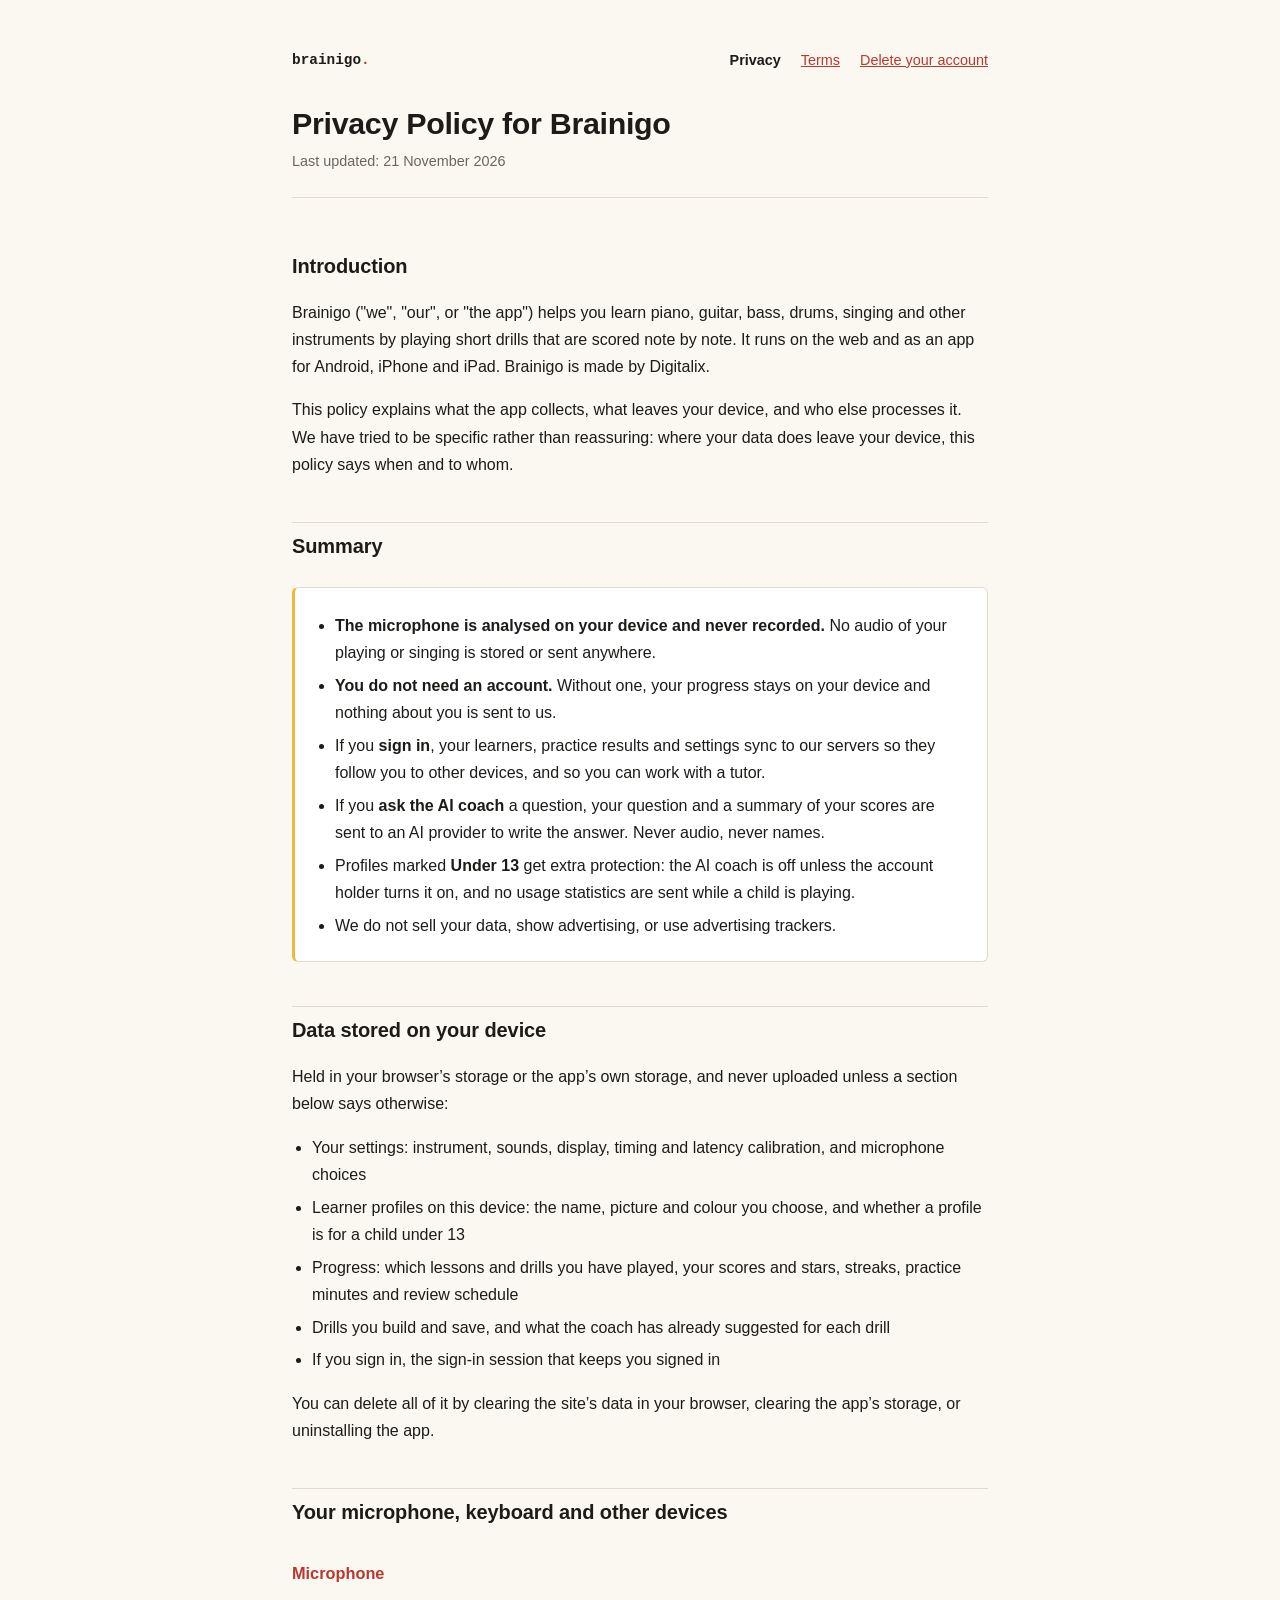
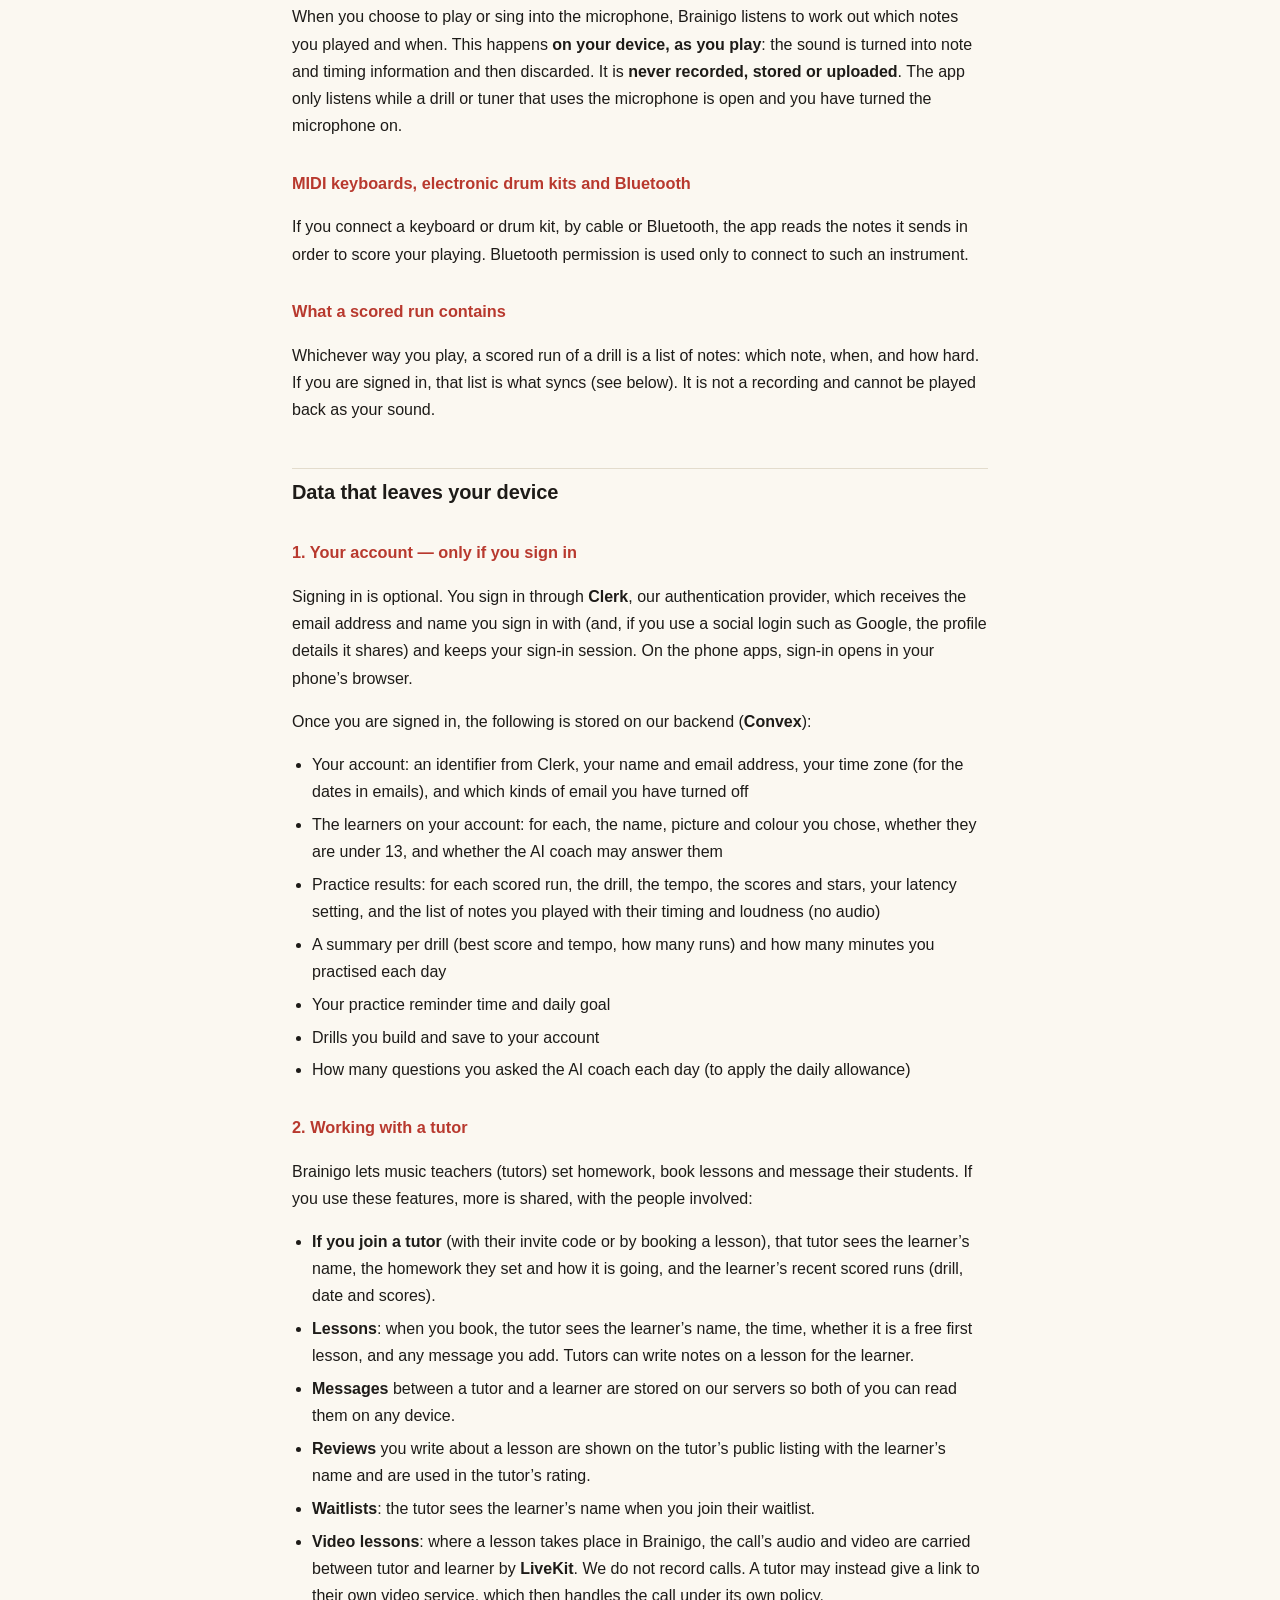
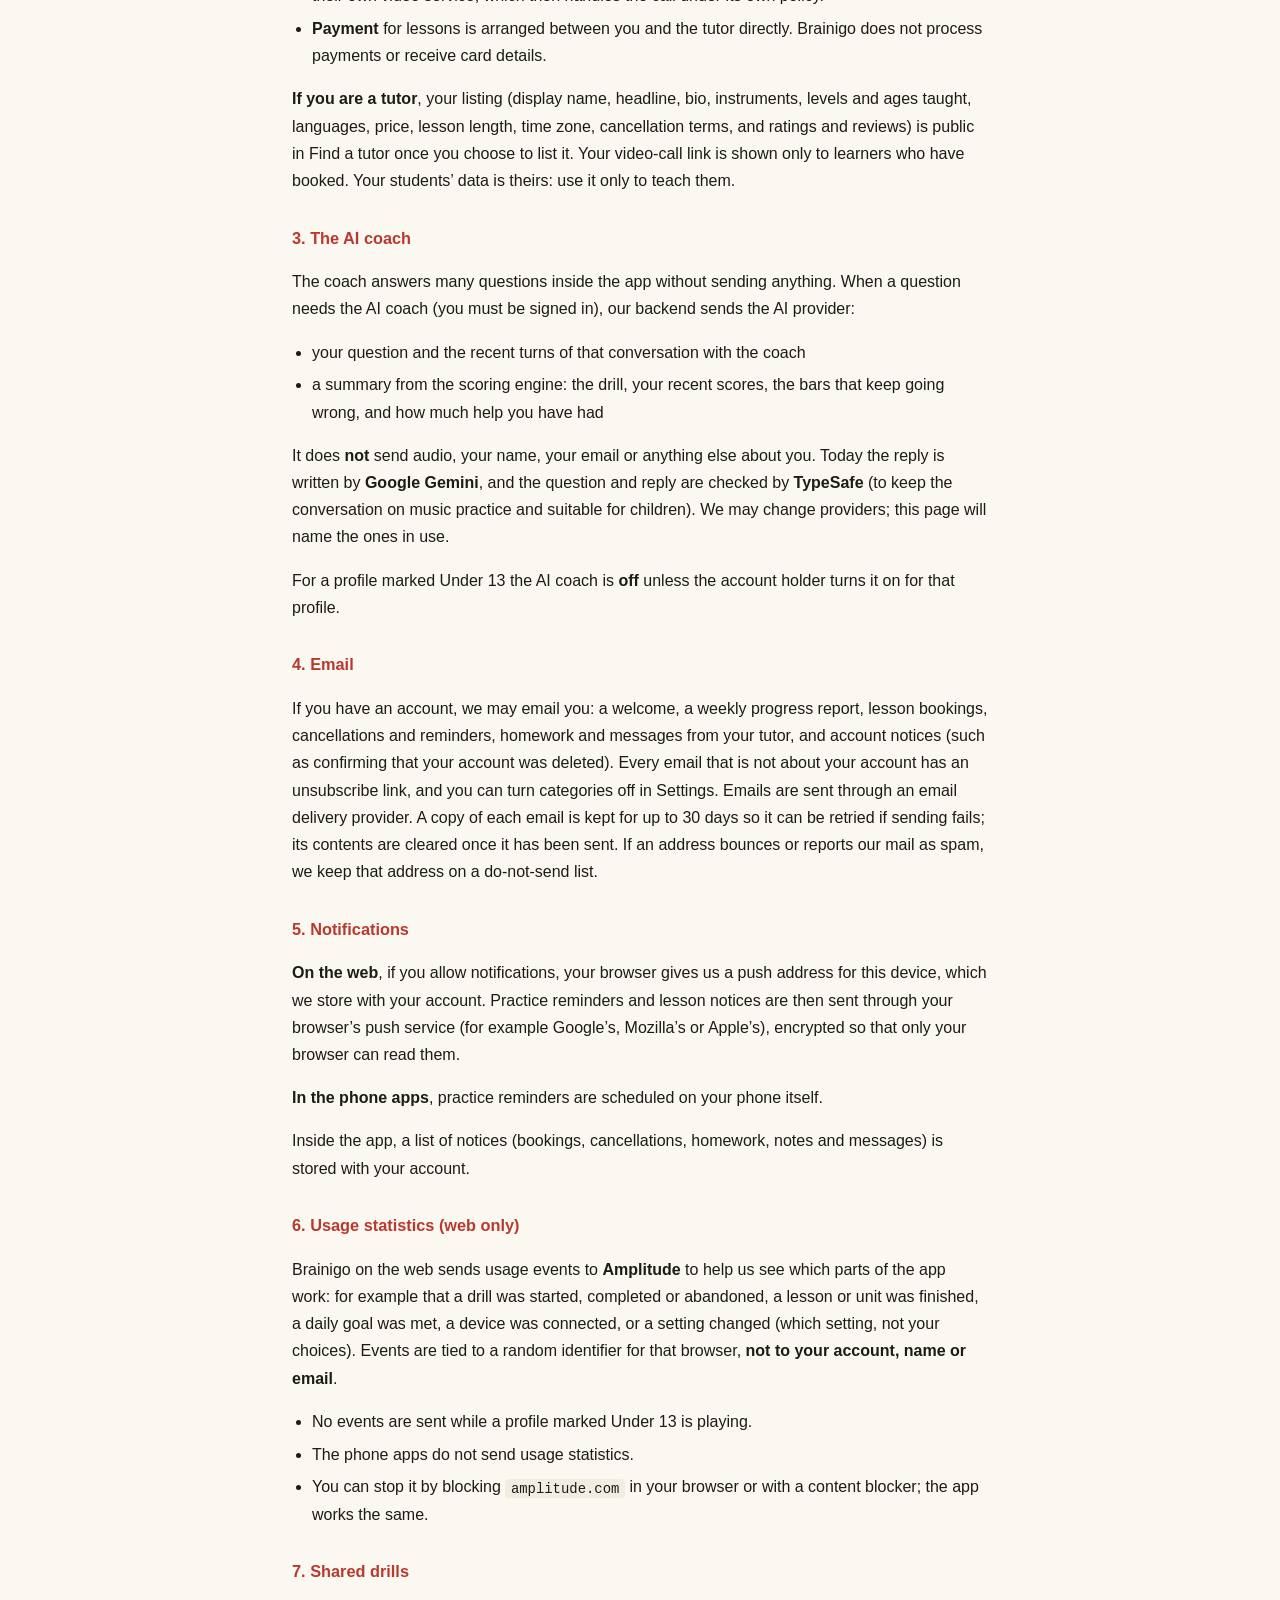
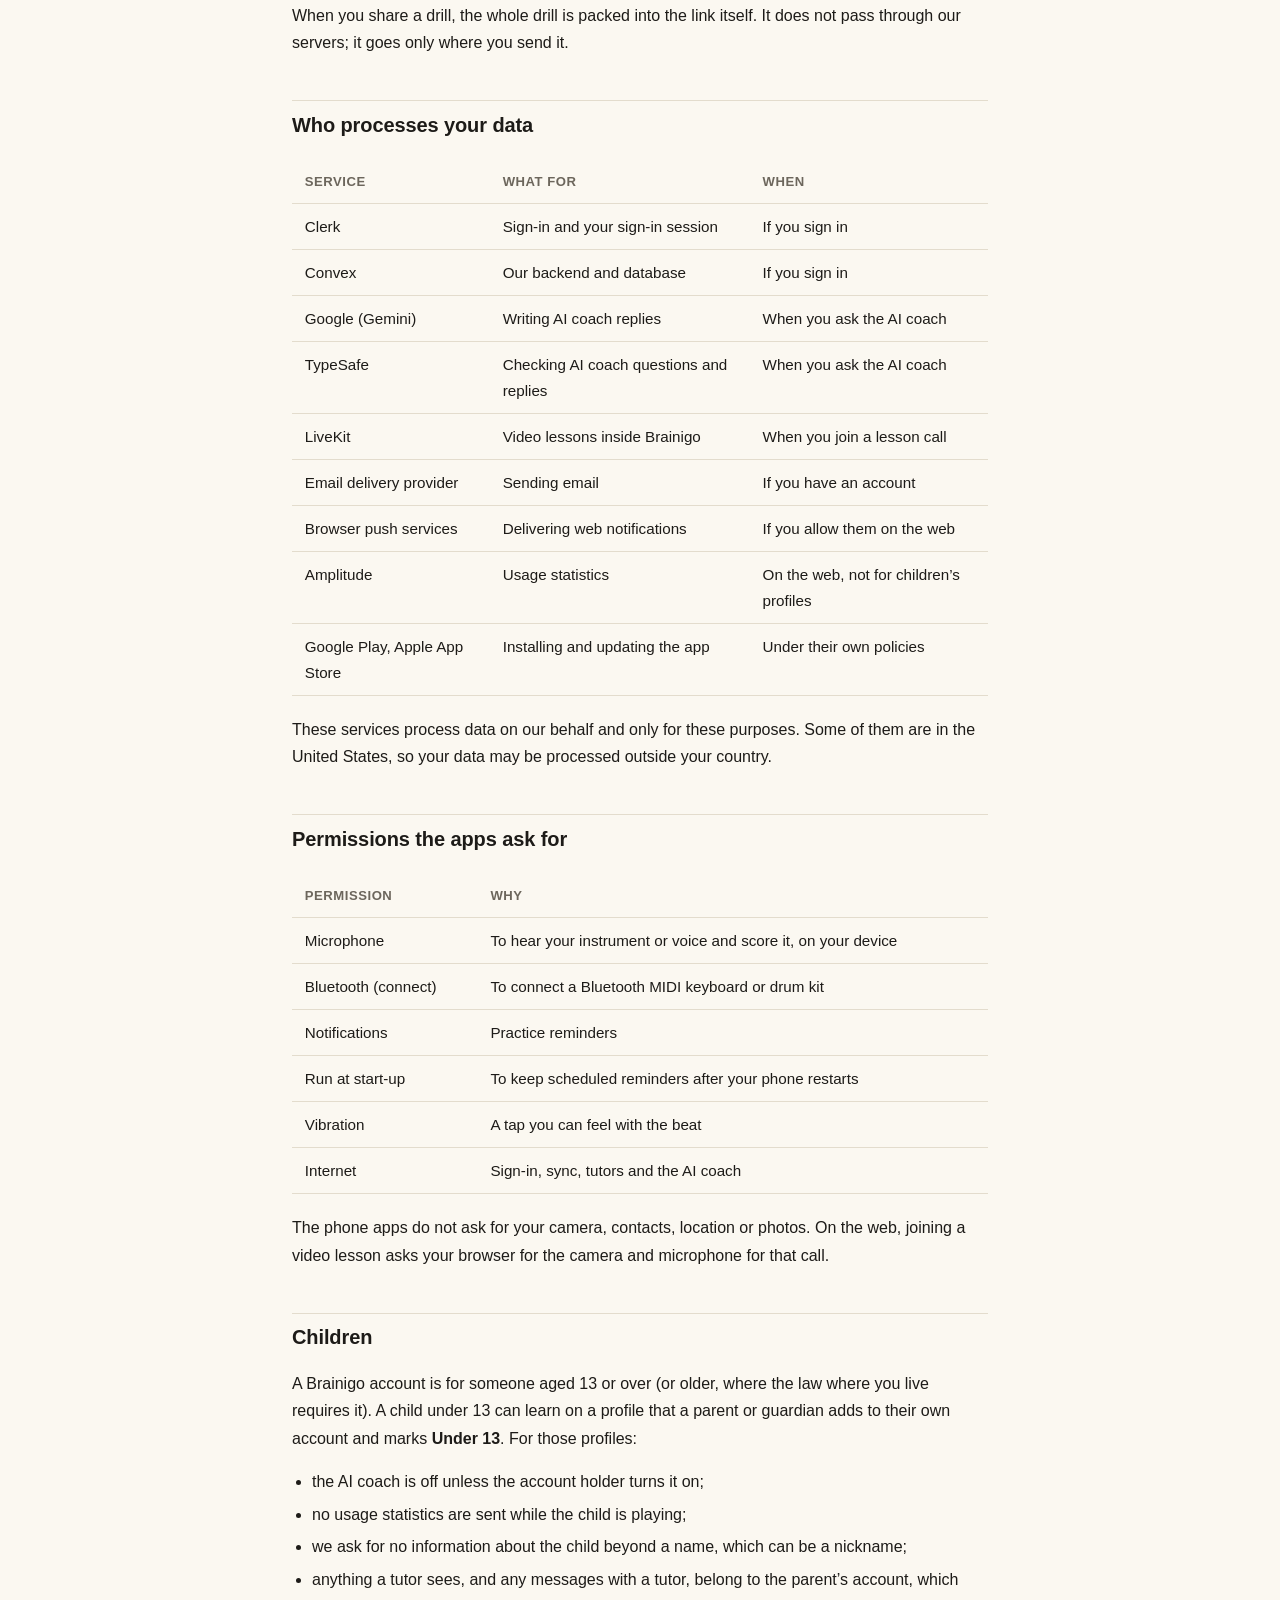
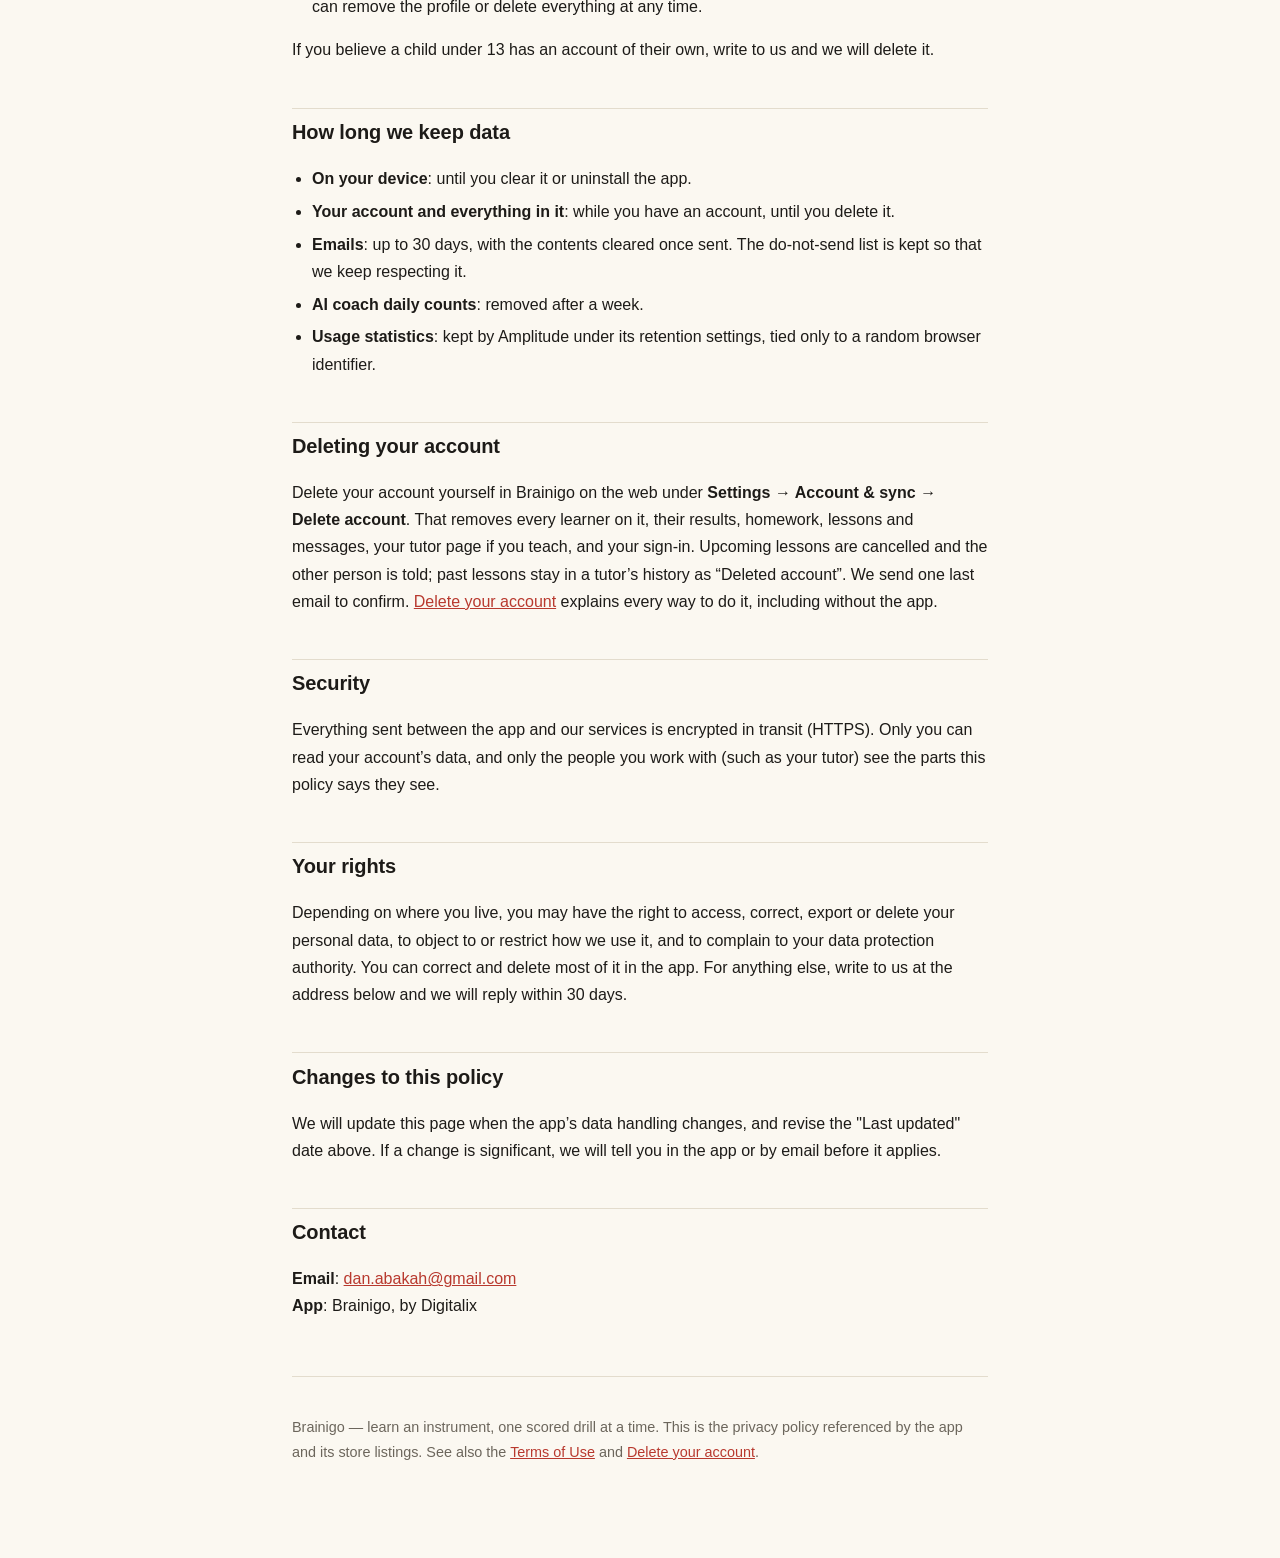
==== index.html @ 50707716 "Privacy policy, terms of use and account deletion page for Brainigo" ====
<!doctype html>
<html lang="en">
<head>
<meta charset="utf-8">
<meta name="viewport" content="width=device-width, initial-scale=1">
<title>Privacy Policy — Brainigo</title>
<meta name="description" content="Privacy policy for Brainigo, the app for learning an instrument with drills scored note by note: what stays on your device, what leaves it, and who else processes it.">
<link rel="stylesheet" href="style.css">
</head>
<body>
<div class="wrap">

<nav>
  <a class="brand" href="./">brainigo<span>.</span></a>
  <a href="./" aria-current="page">Privacy</a>
  <a href="terms/">Terms</a>
  <a href="delete-account/">Delete your account</a>
</nav>

<header>
  <h1>Privacy Policy for Brainigo</h1>
  <p class="updated">Last updated: 21 November 2026</p>
</header>

<h2>Introduction</h2>
<p>Brainigo (&quot;we&quot;, &quot;our&quot;, or &quot;the app&quot;) helps you learn piano, guitar, bass, drums,
singing and other instruments by playing short drills that are scored note by note. It runs on the web and as
an app for Android, iPhone and iPad. Brainigo is made by Digitalix.</p>
<p>This policy explains what the app collects, what leaves your device, and who else processes it. We have
tried to be specific rather than reassuring: where your data does leave your device, this policy says when and
to whom.</p>

<h2>Summary</h2>
<div class="callout">
<ul>
<li><strong>The microphone is analysed on your device and never recorded.</strong> No audio of your playing or
singing is stored or sent anywhere.</li>
<li><strong>You do not need an account.</strong> Without one, your progress stays on your device and nothing
about you is sent to us.</li>
<li>If you <strong>sign in</strong>, your learners, practice results and settings sync to our servers so they
follow you to other devices, and so you can work with a tutor.</li>
<li>If you <strong>ask the AI coach</strong> a question, your question and a summary of your scores are sent to
an AI provider to write the answer. Never audio, never names.</li>
<li>Profiles marked <strong>Under 13</strong> get extra protection: the AI coach is off unless the account
holder turns it on, and no usage statistics are sent while a child is playing.</li>
<li>We do not sell your data, show advertising, or use advertising trackers.</li>
</ul>
</div>

<h2>Data stored on your device</h2>
<p>Held in your browser&rsquo;s storage or the app&rsquo;s own storage, and never uploaded unless a section below
says otherwise:</p>
<ul>
<li>Your settings: instrument, sounds, display, timing and latency calibration, and microphone choices</li>
<li>Learner profiles on this device: the name, picture and colour you choose, and whether a profile is for a
child under 13</li>
<li>Progress: which lessons and drills you have played, your scores and stars, streaks, practice minutes and
review schedule</li>
<li>Drills you build and save, and what the coach has already suggested for each drill</li>
<li>If you sign in, the sign-in session that keeps you signed in</li>
</ul>
<p>You can delete all of it by clearing the site&rsquo;s data in your browser, clearing the app&rsquo;s storage,
or uninstalling the app.</p>

<h2>Your microphone, keyboard and other devices</h2>
<h3>Microphone</h3>
<p>When you choose to play or sing into the microphone, Brainigo listens to work out which notes you played and
when. This happens <strong>on your device, as you play</strong>: the sound is turned into note and timing
information and then discarded. It is <strong>never recorded, stored or uploaded</strong>. The app only listens
while a drill or tuner that uses the microphone is open and you have turned the microphone on.</p>
<h3>MIDI keyboards, electronic drum kits and Bluetooth</h3>
<p>If you connect a keyboard or drum kit, by cable or Bluetooth, the app reads the notes it sends in order to
score your playing. Bluetooth permission is used only to connect to such an instrument.</p>
<h3>What a scored run contains</h3>
<p>Whichever way you play, a scored run of a drill is a list of notes: which note, when, and how hard. If you
are signed in, that list is what syncs (see below). It is not a recording and cannot be played back as your
sound.</p>

<h2>Data that leaves your device</h2>

<h3>1. Your account &mdash; only if you sign in</h3>
<p>Signing in is optional. You sign in through <strong>Clerk</strong>, our authentication provider, which
receives the email address and name you sign in with (and, if you use a social login such as Google, the
profile details it shares) and keeps your sign-in session. On the phone apps, sign-in opens in your
phone&rsquo;s browser.</p>
<p>Once you are signed in, the following is stored on our backend (<strong>Convex</strong>):</p>
<ul>
<li>Your account: an identifier from Clerk, your name and email address, your time zone (for the dates in
emails), and which kinds of email you have turned off</li>
<li>The learners on your account: for each, the name, picture and colour you chose, whether they are under 13,
and whether the AI coach may answer them</li>
<li>Practice results: for each scored run, the drill, the tempo, the scores and stars, your latency setting,
and the list of notes you played with their timing and loudness (no audio)</li>
<li>A summary per drill (best score and tempo, how many runs) and how many minutes you practised each day</li>
<li>Your practice reminder time and daily goal</li>
<li>Drills you build and save to your account</li>
<li>How many questions you asked the AI coach each day (to apply the daily allowance)</li>
</ul>

<h3>2. Working with a tutor</h3>
<p>Brainigo lets music teachers (tutors) set homework, book lessons and message their students. If you use
these features, more is shared, with the people involved:</p>
<ul>
<li><strong>If you join a tutor</strong> (with their invite code or by booking a lesson), that tutor sees the
learner&rsquo;s name, the homework they set and how it is going, and the learner&rsquo;s recent scored runs
(drill, date and scores).</li>
<li><strong>Lessons</strong>: when you book, the tutor sees the learner&rsquo;s name, the time, whether it is a
free first lesson, and any message you add. Tutors can write notes on a lesson for the learner.</li>
<li><strong>Messages</strong> between a tutor and a learner are stored on our servers so both of you can read
them on any device.</li>
<li><strong>Reviews</strong> you write about a lesson are shown on the tutor&rsquo;s public listing with the
learner&rsquo;s name and are used in the tutor&rsquo;s rating.</li>
<li><strong>Waitlists</strong>: the tutor sees the learner&rsquo;s name when you join their waitlist.</li>
<li><strong>Video lessons</strong>: where a lesson takes place in Brainigo, the call&rsquo;s audio and video are
carried between tutor and learner by <strong>LiveKit</strong>. We do not record calls. A tutor may instead give
a link to their own video service, which then handles the call under its own policy.</li>
<li><strong>Payment</strong> for lessons is arranged between you and the tutor directly. Brainigo does not
process payments or receive card details.</li>
</ul>
<p><strong>If you are a tutor</strong>, your listing (display name, headline, bio, instruments, levels and ages
taught, languages, price, lesson length, time zone, cancellation terms, and ratings and reviews) is public in
Find a tutor once you choose to list it. Your video-call link is shown only to learners who have booked. Your
students&rsquo; data is theirs: use it only to teach them.</p>

<h3>3. The AI coach</h3>
<p>The coach answers many questions inside the app without sending anything. When a question needs the AI
coach (you must be signed in), our backend sends the AI provider:</p>
<ul>
<li>your question and the recent turns of that conversation with the coach</li>
<li>a summary from the scoring engine: the drill, your recent scores, the bars that keep going wrong, and how
much help you have had</li>
</ul>
<p>It does <strong>not</strong> send audio, your name, your email or anything else about you. Today the reply is
written by <strong>Google Gemini</strong>, and the question and reply are checked by <strong>TypeSafe</strong>
(to keep the conversation on music practice and suitable for children). We may change providers; this page will
name the ones in use.</p>
<p>For a profile marked Under 13 the AI coach is <strong>off</strong> unless the account holder turns it on for
that profile.</p>

<h3>4. Email</h3>
<p>If you have an account, we may email you: a welcome, a weekly progress report, lesson bookings,
cancellations and reminders, homework and messages from your tutor, and account notices (such as confirming
that your account was deleted). Every email that is not about your account has an unsubscribe link, and you
can turn categories off in Settings. Emails are sent through an email delivery provider. A copy of each email
is kept for up to 30 days so it can be retried if sending fails; its contents are cleared once it has been
sent. If an address bounces or reports our mail as spam, we keep that address on a do-not-send list.</p>

<h3>5. Notifications</h3>
<p><strong>On the web</strong>, if you allow notifications, your browser gives us a push address for this
device, which we store with your account. Practice reminders and lesson notices are then sent through your
browser&rsquo;s push service (for example Google&rsquo;s, Mozilla&rsquo;s or Apple&rsquo;s), encrypted so that
only your browser can read them.</p>
<p><strong>In the phone apps</strong>, practice reminders are scheduled on your phone itself.</p>
<p>Inside the app, a list of notices (bookings, cancellations, homework, notes and messages) is stored with
your account.</p>

<h3>6. Usage statistics (web only)</h3>
<p>Brainigo on the web sends usage events to <strong>Amplitude</strong> to help us see which parts of the app
work: for example that a drill was started, completed or abandoned, a lesson or unit was finished, a daily goal
was met, a device was connected, or a setting changed (which setting, not your choices). Events are tied to a
random identifier for that browser, <strong>not to your account, name or email</strong>.</p>
<ul>
<li>No events are sent while a profile marked Under 13 is playing.</li>
<li>The phone apps do not send usage statistics.</li>
<li>You can stop it by blocking <code>amplitude.com</code> in your browser or with a content blocker; the app
works the same.</li>
</ul>

<h3>7. Shared drills</h3>
<p>When you share a drill, the whole drill is packed into the link itself. It does not pass through our
servers; it goes only where you send it.</p>

<h2>Who processes your data</h2>
<div class="table-scroll">
<table>
<thead><tr><th>Service</th><th>What for</th><th>When</th></tr></thead>
<tbody>
<tr><td>Clerk</td><td>Sign-in and your sign-in session</td><td>If you sign in</td></tr>
<tr><td>Convex</td><td>Our backend and database</td><td>If you sign in</td></tr>
<tr><td>Google (Gemini)</td><td>Writing AI coach replies</td><td>When you ask the AI coach</td></tr>
<tr><td>TypeSafe</td><td>Checking AI coach questions and replies</td><td>When you ask the AI coach</td></tr>
<tr><td>LiveKit</td><td>Video lessons inside Brainigo</td><td>When you join a lesson call</td></tr>
<tr><td>Email delivery provider</td><td>Sending email</td><td>If you have an account</td></tr>
<tr><td>Browser push services</td><td>Delivering web notifications</td><td>If you allow them on the web</td></tr>
<tr><td>Amplitude</td><td>Usage statistics</td><td>On the web, not for children&rsquo;s profiles</td></tr>
<tr><td>Google Play, Apple App Store</td><td>Installing and updating the app</td><td>Under their own policies</td></tr>
</tbody>
</table>
</div>
<p>These services process data on our behalf and only for these purposes. Some of them are in the United
States, so your data may be processed outside your country.</p>

<h2>Permissions the apps ask for</h2>
<div class="table-scroll">
<table>
<thead><tr><th>Permission</th><th>Why</th></tr></thead>
<tbody>
<tr><td>Microphone</td><td>To hear your instrument or voice and score it, on your device</td></tr>
<tr><td>Bluetooth (connect)</td><td>To connect a Bluetooth MIDI keyboard or drum kit</td></tr>
<tr><td>Notifications</td><td>Practice reminders</td></tr>
<tr><td>Run at start-up</td><td>To keep scheduled reminders after your phone restarts</td></tr>
<tr><td>Vibration</td><td>A tap you can feel with the beat</td></tr>
<tr><td>Internet</td><td>Sign-in, sync, tutors and the AI coach</td></tr>
</tbody>
</table>
</div>
<p>The phone apps do not ask for your camera, contacts, location or photos. On the web, joining a video lesson
asks your browser for the camera and microphone for that call.</p>

<h2>Children</h2>
<p>A Brainigo account is for someone aged 13 or over (or older, where the law where you live requires it). A
child under 13 can learn on a profile that a parent or guardian adds to their own account and marks
<strong>Under 13</strong>. For those profiles:</p>
<ul>
<li>the AI coach is off unless the account holder turns it on;</li>
<li>no usage statistics are sent while the child is playing;</li>
<li>we ask for no information about the child beyond a name, which can be a nickname;</li>
<li>anything a tutor sees, and any messages with a tutor, belong to the parent&rsquo;s account, which can
remove the profile or delete everything at any time.</li>
</ul>
<p>If you believe a child under 13 has an account of their own, write to us and we will delete it.</p>

<h2>How long we keep data</h2>
<ul>
<li><strong>On your device</strong>: until you clear it or uninstall the app.</li>
<li><strong>Your account and everything in it</strong>: while you have an account, until you delete it.</li>
<li><strong>Emails</strong>: up to 30 days, with the contents cleared once sent. The do-not-send list is kept so
that we keep respecting it.</li>
<li><strong>AI coach daily counts</strong>: removed after a week.</li>
<li><strong>Usage statistics</strong>: kept by Amplitude under its retention settings, tied only to a random
browser identifier.</li>
</ul>

<h2>Deleting your account</h2>
<p>Delete your account yourself in Brainigo on the web under <strong>Settings &rarr; Account &amp; sync &rarr;
Delete account</strong>. That removes every learner on it, their results, homework, lessons and messages, your
tutor page if you teach, and your sign-in. Upcoming lessons are cancelled and the other person is told; past
lessons stay in a tutor&rsquo;s history as &ldquo;Deleted account&rdquo;. We send one last email to confirm.
<a href="delete-account/">Delete your account</a> explains every way to do it, including without the app.</p>

<h2>Security</h2>
<p>Everything sent between the app and our services is encrypted in transit (HTTPS). Only you can read your
account&rsquo;s data, and only the people you work with (such as your tutor) see the parts this policy says
they see.</p>

<h2>Your rights</h2>
<p>Depending on where you live, you may have the right to access, correct, export or delete your personal data,
to object to or restrict how we use it, and to complain to your data protection authority. You can correct and
delete most of it in the app. For anything else, write to us at the address below and we will reply within 30
days.</p>

<h2>Changes to this policy</h2>
<p>We will update this page when the app&rsquo;s data handling changes, and revise the &quot;Last updated&quot;
date above. If a change is significant, we will tell you in the app or by email before it applies.</p>

<h2>Contact</h2>
<p><strong>Email</strong>: <a href="mailto:dan.abakah@gmail.com?subject=Brainigo%20privacy">dan.abakah@gmail.com</a><br>
<strong>App</strong>: Brainigo, by Digitalix</p>

<footer>
  <p>Brainigo &mdash; learn an instrument, one scored drill at a time. This is the privacy policy referenced by the
  app and its store listings. See also the <a href="terms/">Terms of Use</a> and
  <a href="delete-account/">Delete your account</a>.</p>
</footer>

</div>
</body>
</html>
---- style.css ----
:root {
  color-scheme: light dark;
  --bg: #fbf8f1;
  --surface: #ffffff;
  --text: #1d1b18;
  --muted: #6c665c;
  --accent: #b8392e;
  --mark: #f3b63c;
  --border: #e3dccd;
  --code-bg: #f2ede2;
}
@media (prefers-color-scheme: dark) {
  :root {
    --bg: #15140f;
    --surface: #1d1c17;
    --text: #ece7dc;
    --muted: #a69f92;
    --accent: #f3b63c;
    --mark: #f3b63c;
    --border: #322f27;
    --code-bg: #26241d;
  }
}
* { box-sizing: border-box; }
body {
  margin: 0;
  background: var(--bg);
  color: var(--text);
  font: 16px/1.7 ui-sans-serif, -apple-system, BlinkMacSystemFont, "Segoe UI", Roboto, Helvetica, Arial, sans-serif;
  -webkit-text-size-adjust: 100%;
}
.wrap { max-width: 46rem; margin: 0 auto; padding: 3rem 1.25rem 5rem; }
nav { display: flex; flex-wrap: wrap; gap: .4rem 1.25rem; font-size: .9rem; margin-bottom: 2rem; }
nav .brand { font-weight: 700; font-family: ui-monospace, SFMono-Regular, Menlo, Consolas, monospace; color: var(--text); text-decoration: none; margin-right: auto; }
nav .brand span { color: var(--accent); }
nav a[aria-current="page"] { color: var(--text); text-decoration: none; font-weight: 650; }
header { border-bottom: 1px solid var(--border); padding-bottom: 1.5rem; margin-bottom: 2.5rem; }
h1 { font-size: 1.9rem; line-height: 1.25; margin: 0 0 .4rem; letter-spacing: -.01em; }
.updated { color: var(--muted); font-size: .9rem; margin: 0; }
h2 {
  font-size: 1.25rem; margin: 2.75rem 0 .85rem; padding-top: .4rem;
  letter-spacing: -.005em; border-top: 1px solid var(--border);
}
h2:first-of-type { border-top: 0; }
h3 { font-size: 1.02rem; margin: 1.9rem 0 .6rem; color: var(--accent); }
ul, ol { padding-left: 1.25rem; }
li { margin: .35rem 0; }
a { color: var(--accent); }
strong { font-weight: 650; }
code {
  background: var(--code-bg); padding: .12em .4em; border-radius: 4px;
  font: .87em/1.4 ui-monospace, SFMono-Regular, Menlo, Consolas, monospace;
  overflow-wrap: anywhere;
}
.callout {
  background: var(--surface); border: 1px solid var(--border);
  border-left: 3px solid var(--mark); border-radius: 6px;
  padding: 1rem 1.25rem; margin: 1.5rem 0;
}
.callout ul { margin: .5rem 0 0; }
.callout p:first-child { margin-top: 0; }
.callout p:last-child { margin-bottom: 0; }
.table-scroll { overflow-x: auto; margin: 1.25rem 0; }
table { border-collapse: collapse; width: 100%; min-width: 30rem; font-size: .95rem; }
th, td { text-align: left; padding: .6rem .8rem; border-bottom: 1px solid var(--border); vertical-align: top; }
th { font-weight: 650; color: var(--muted); font-size: .82rem; text-transform: uppercase; letter-spacing: .04em; }
footer {
  margin-top: 3.5rem; padding-top: 1.5rem; border-top: 1px solid var(--border);
  color: var(--muted); font-size: .9rem;
}
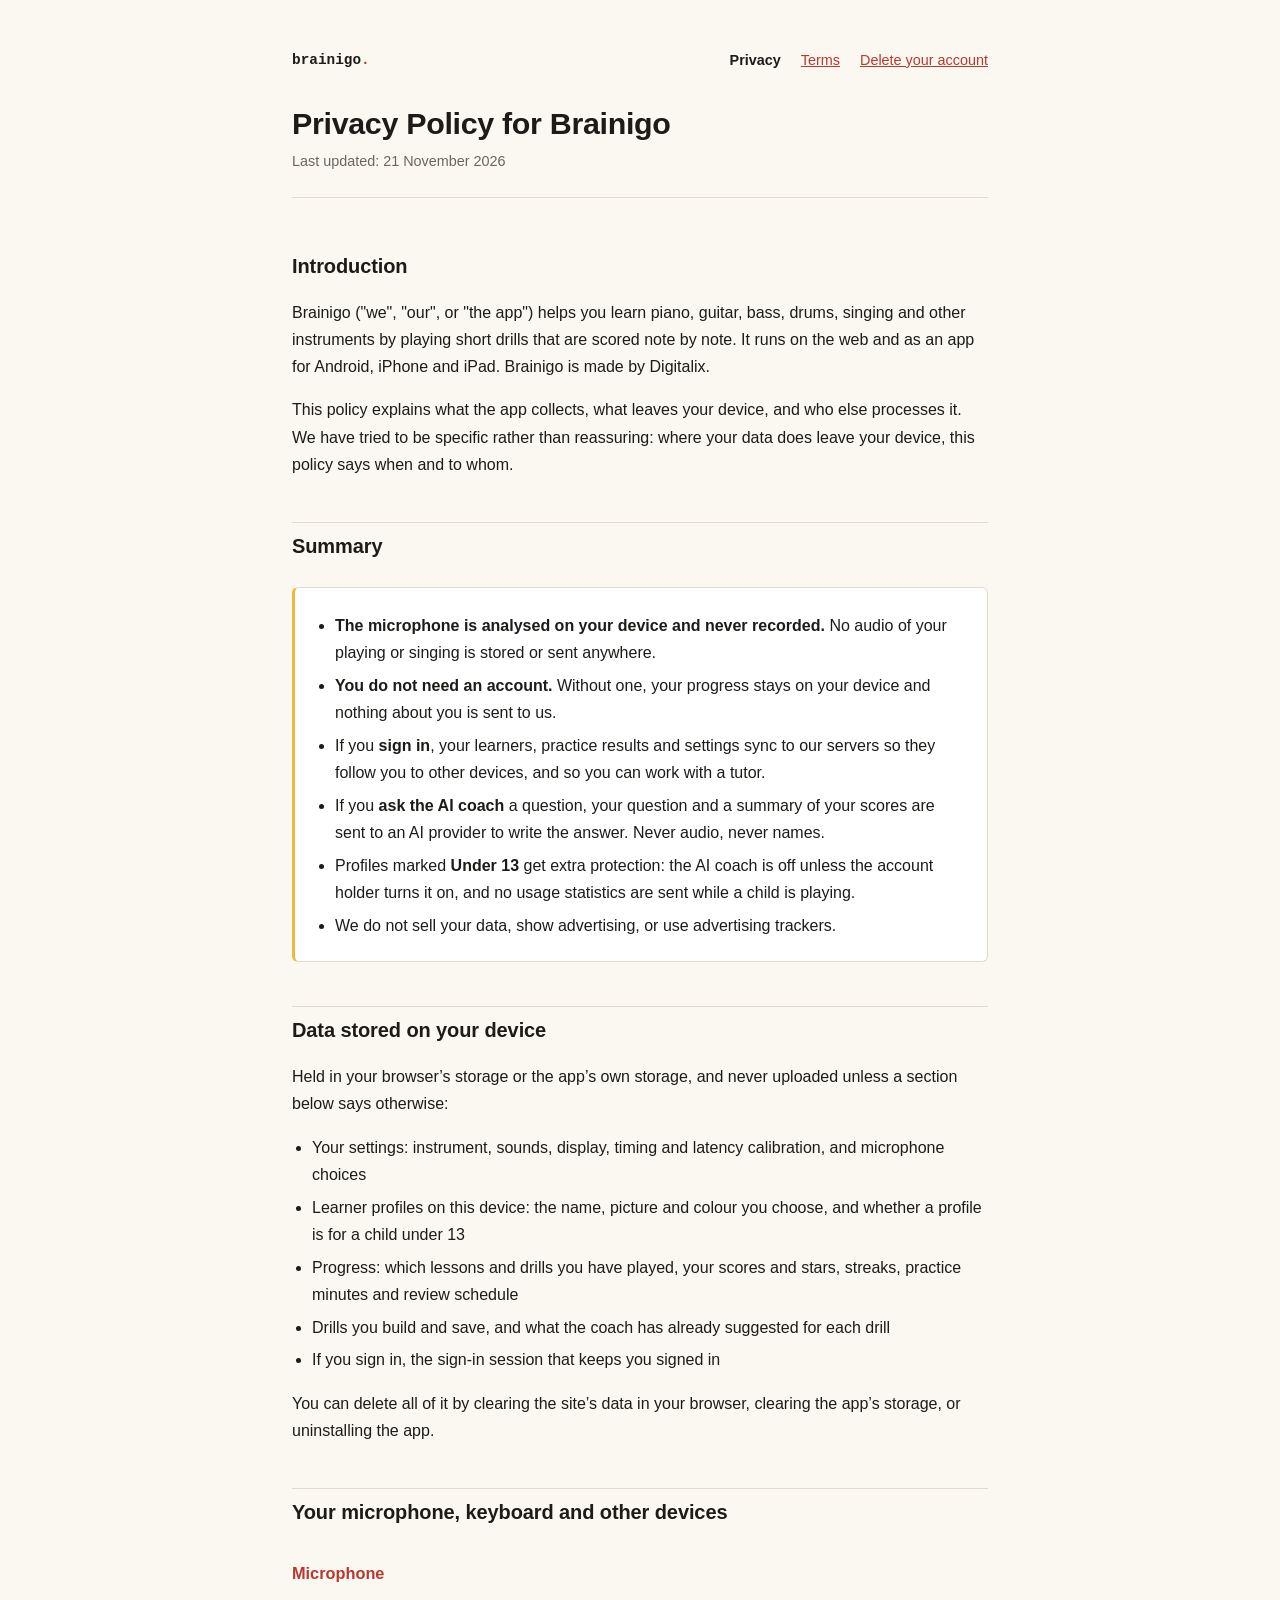
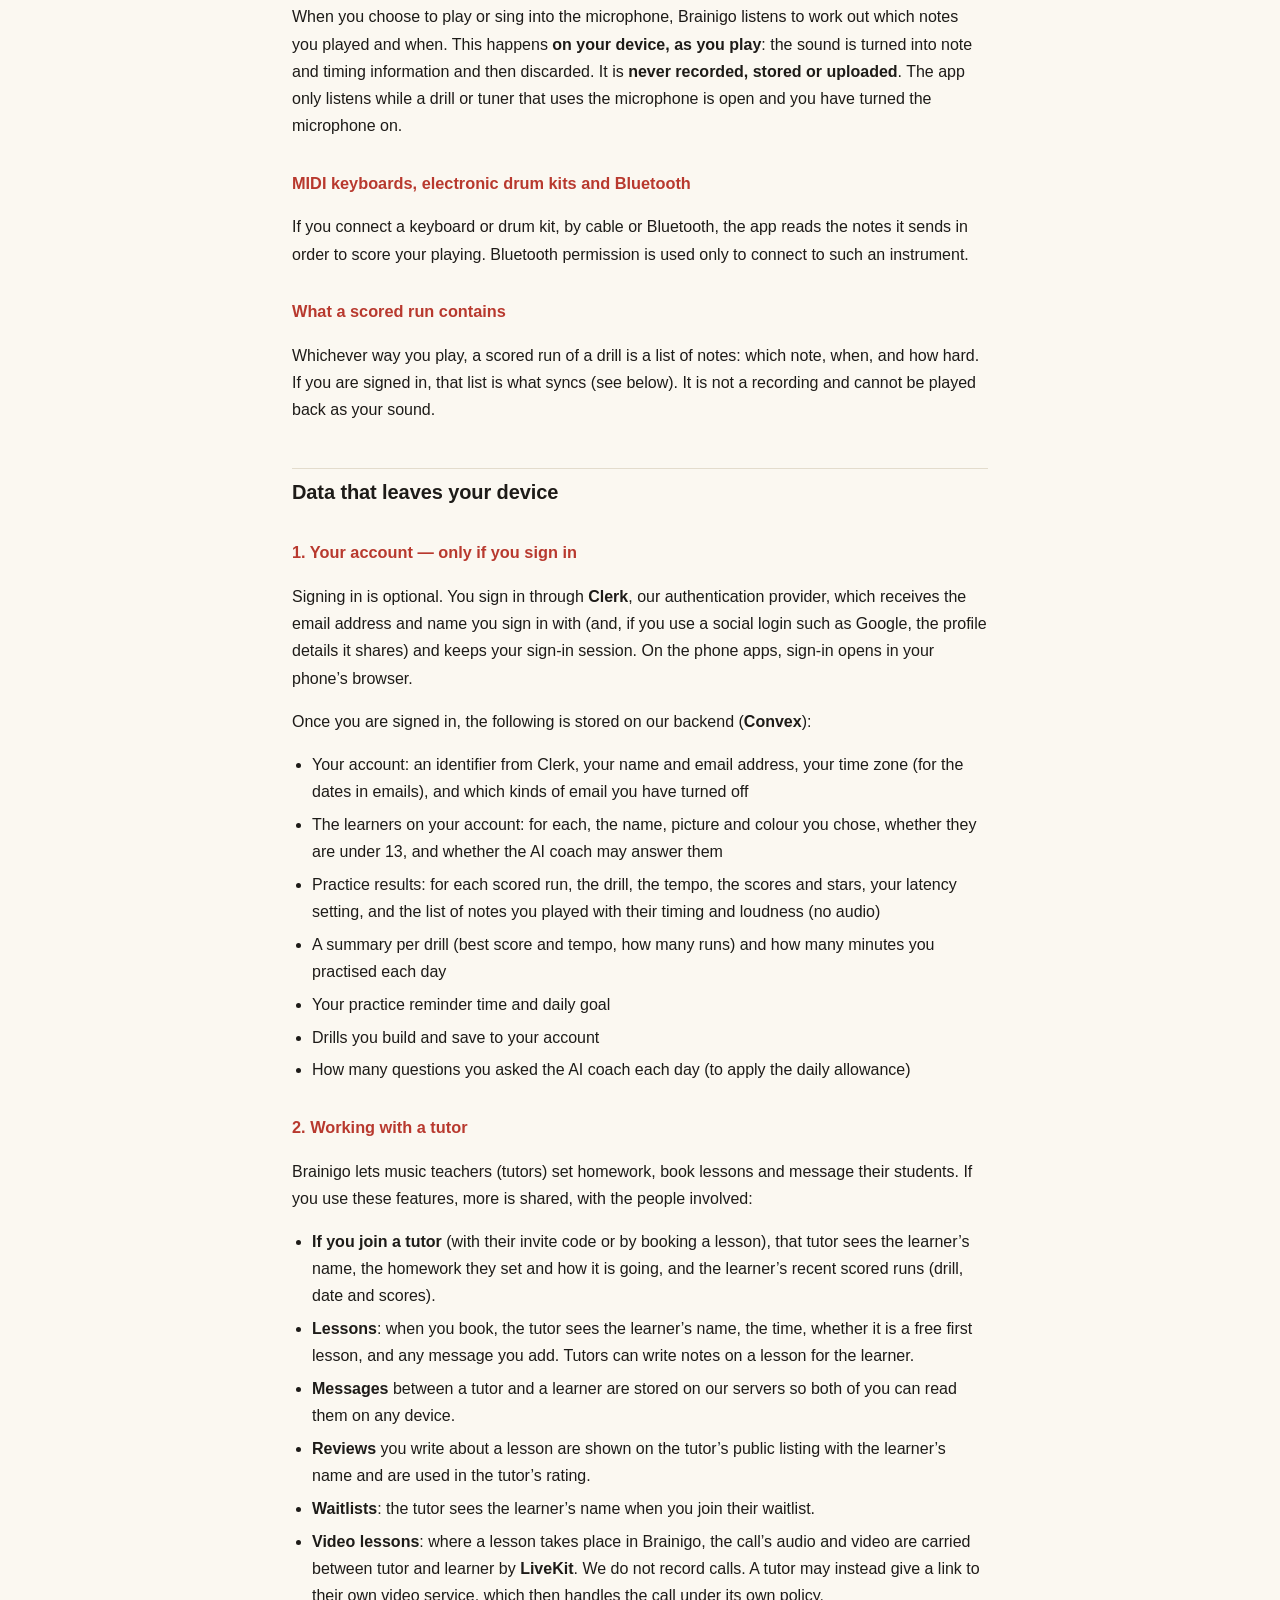
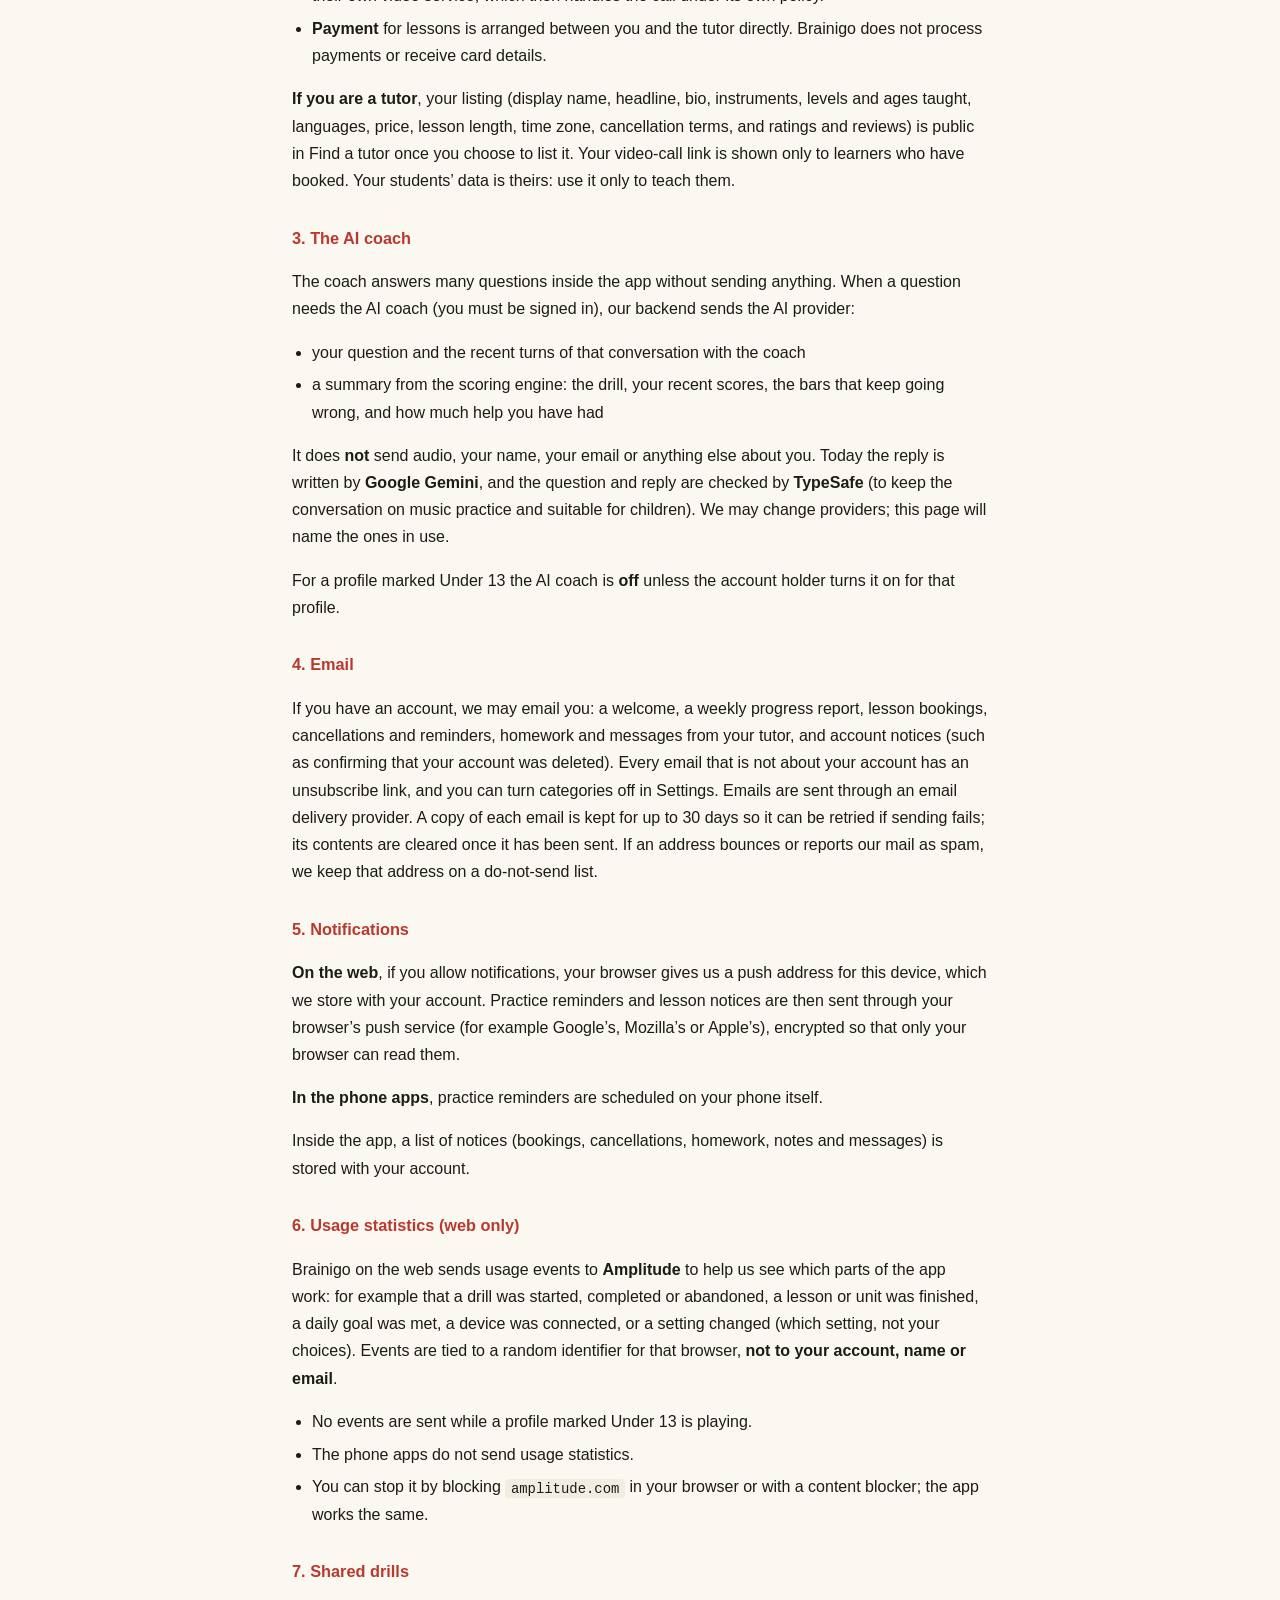
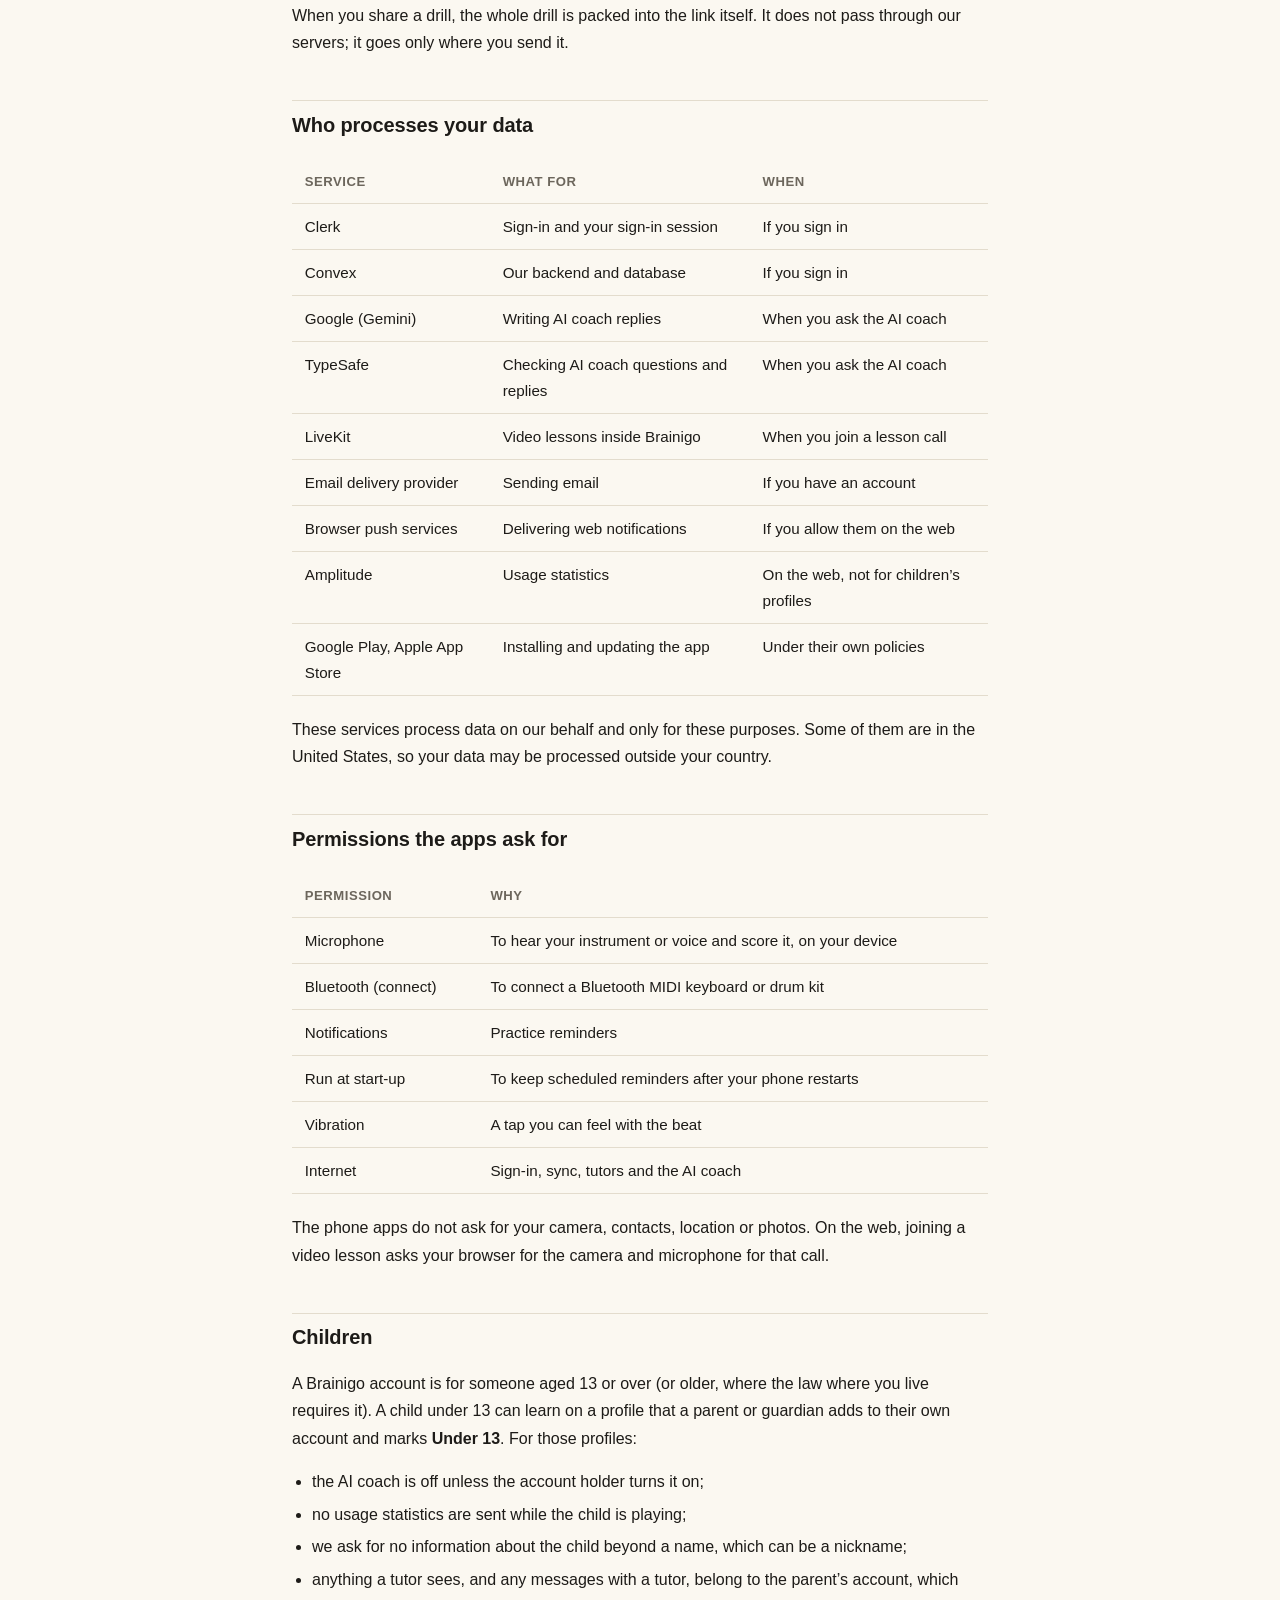
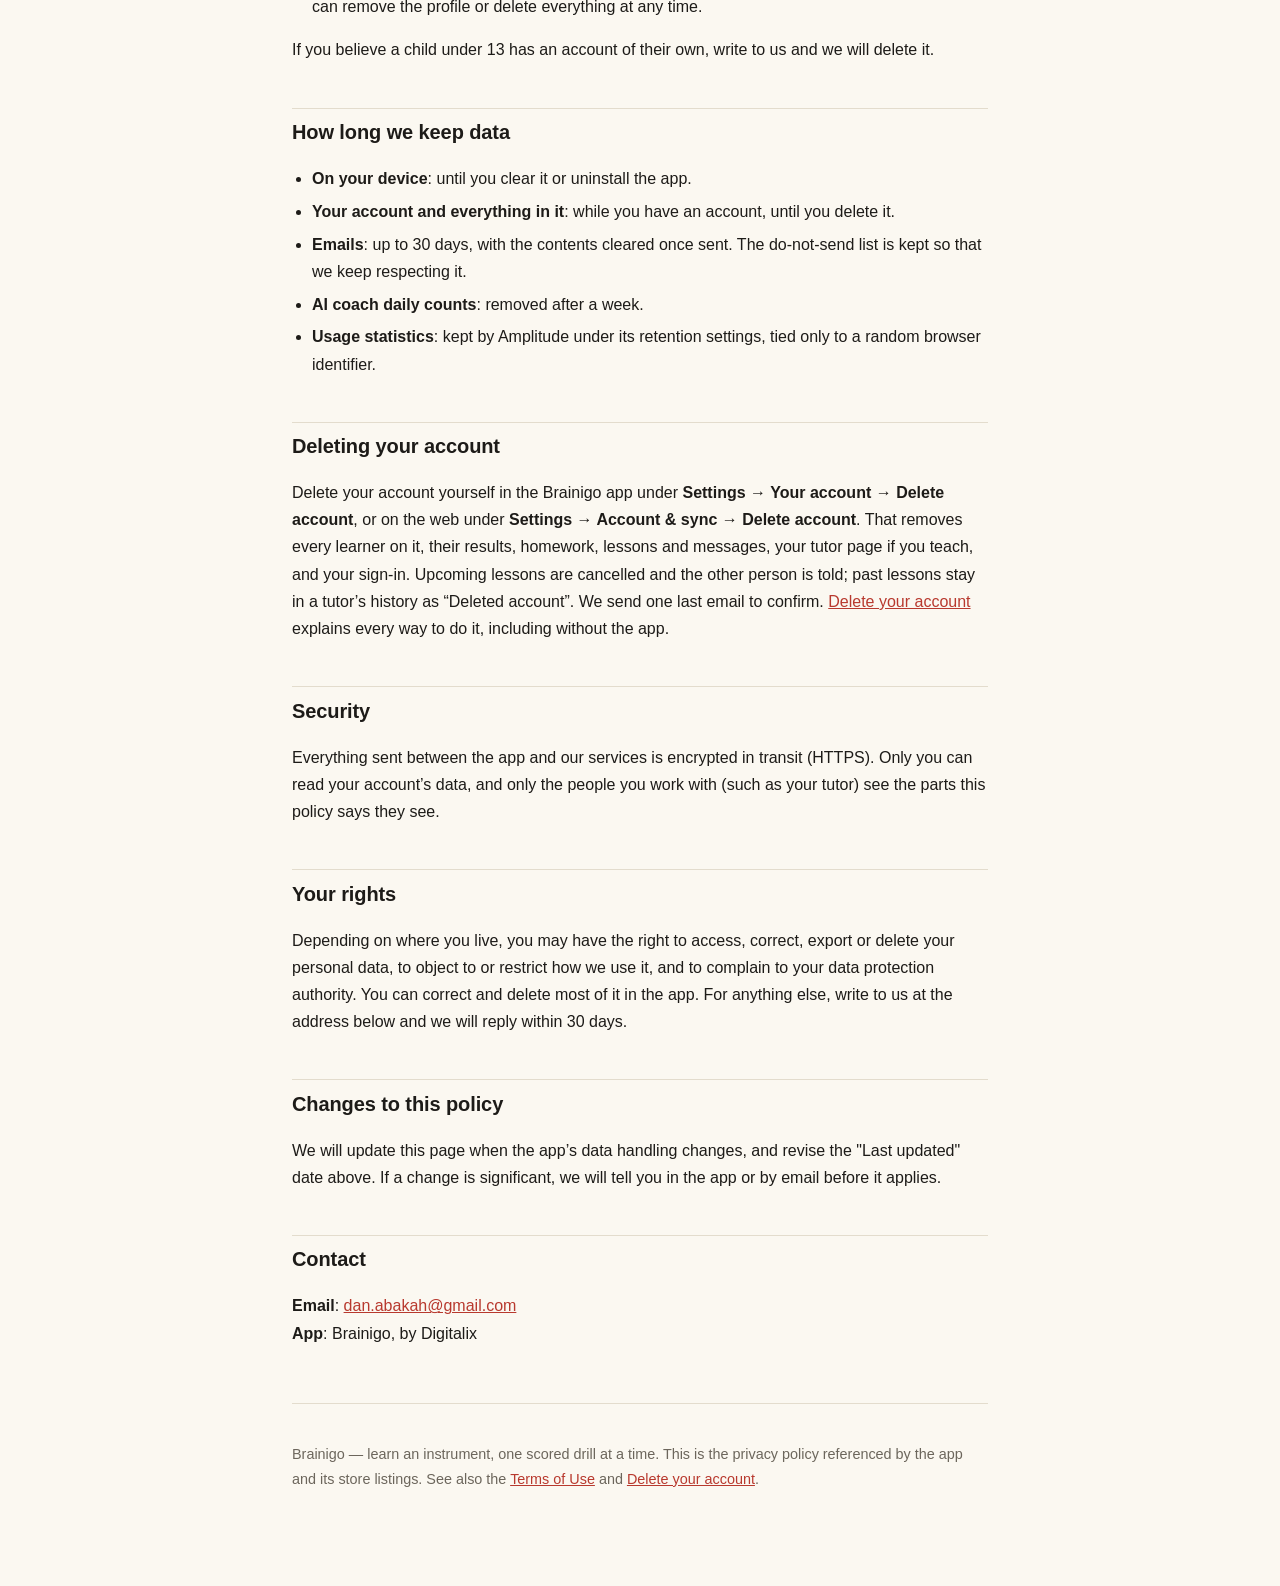
==== commit 8d872a34: "Account deletion from the phone apps' Settings" ====
--- a/index.html
+++ b/index.html
@@ -232,8 +232,8 @@
 </ul>
 
 <h2>Deleting your account</h2>
-<p>Delete your account yourself in Brainigo on the web under <strong>Settings &rarr; Account &amp; sync &rarr;
-Delete account</strong>. That removes every learner on it, their results, homework, lessons and messages, your
+<p>Delete your account yourself in the Brainigo app under <strong>Settings &rarr; Your account &rarr; Delete
+account</strong>, or on the web under <strong>Settings &rarr; Account &amp; sync &rarr; Delete account</strong>. That removes every learner on it, their results, homework, lessons and messages, your
 tutor page if you teach, and your sign-in. Upcoming lessons are cancelled and the other person is told; past
 lessons stay in a tutor&rsquo;s history as &ldquo;Deleted account&rdquo;. We send one last email to confirm.
 <a href="delete-account/">Delete your account</a> explains every way to do it, including without the app.</p>
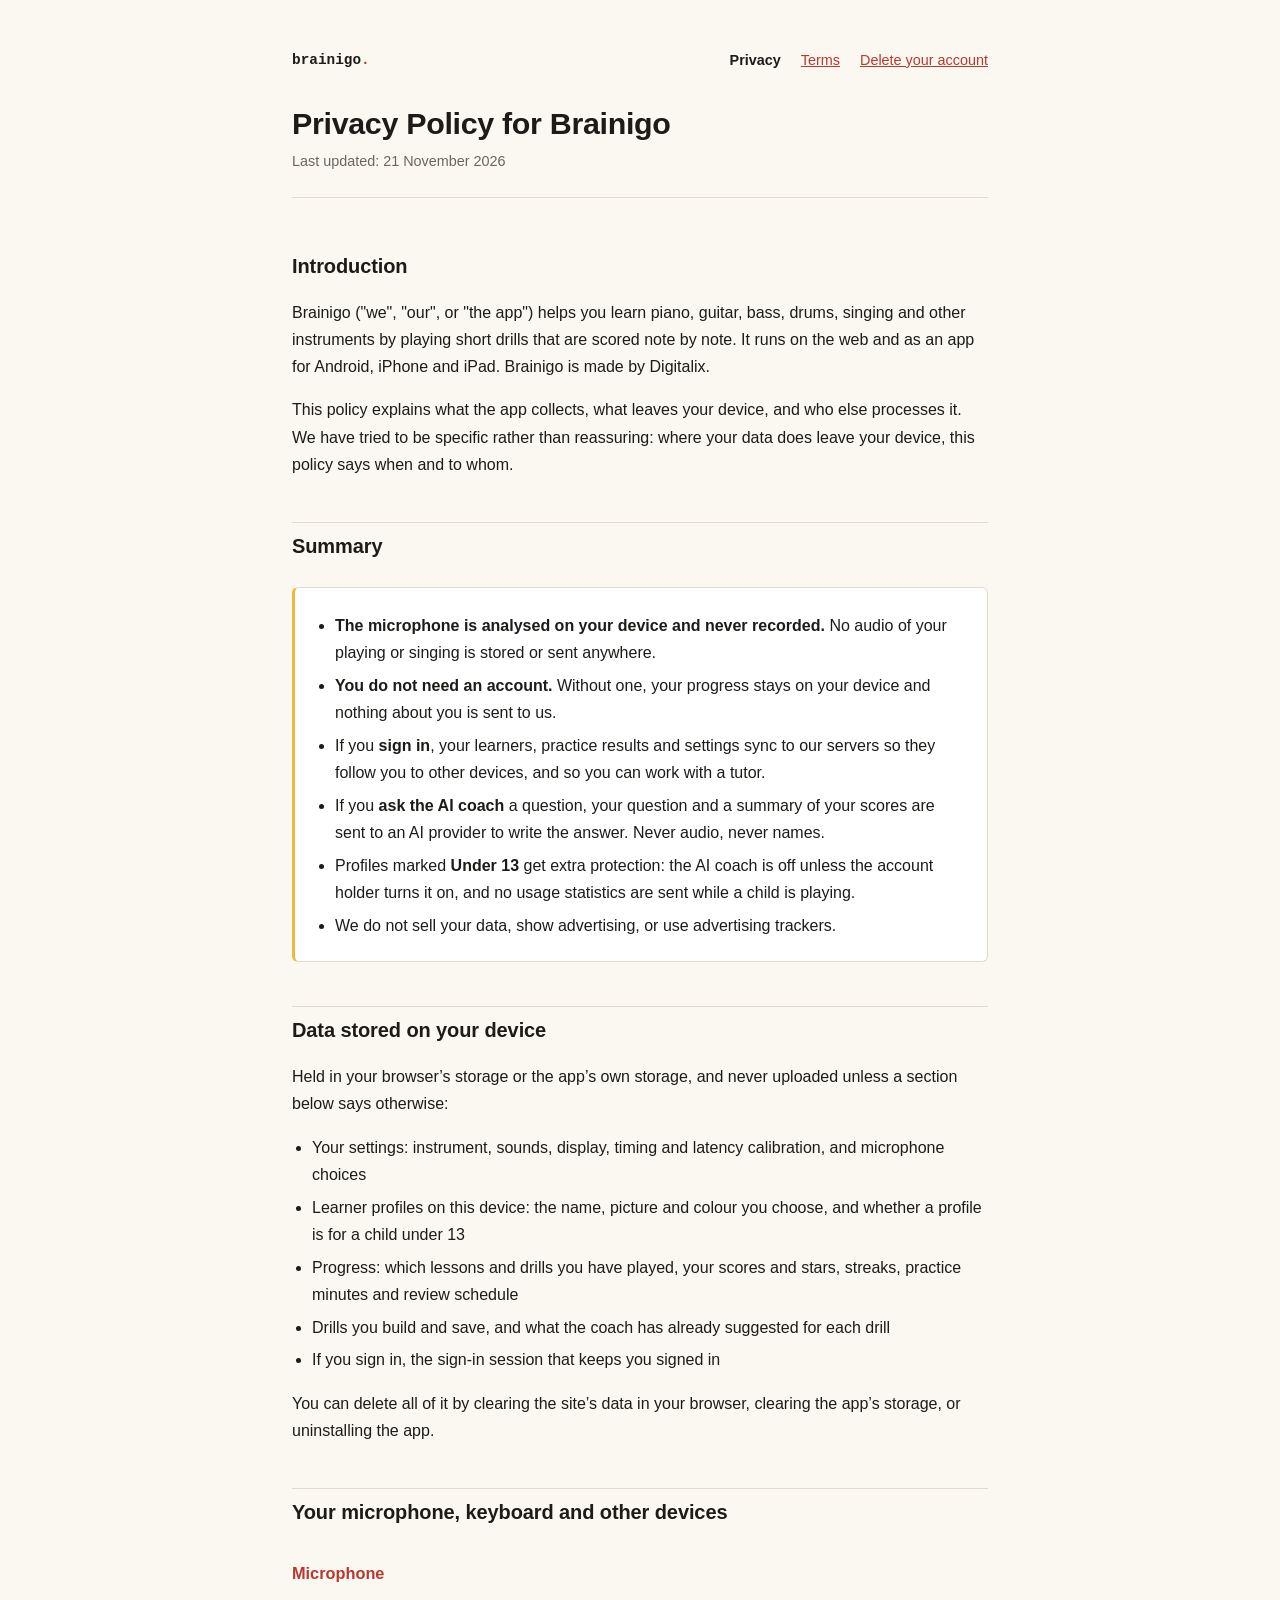
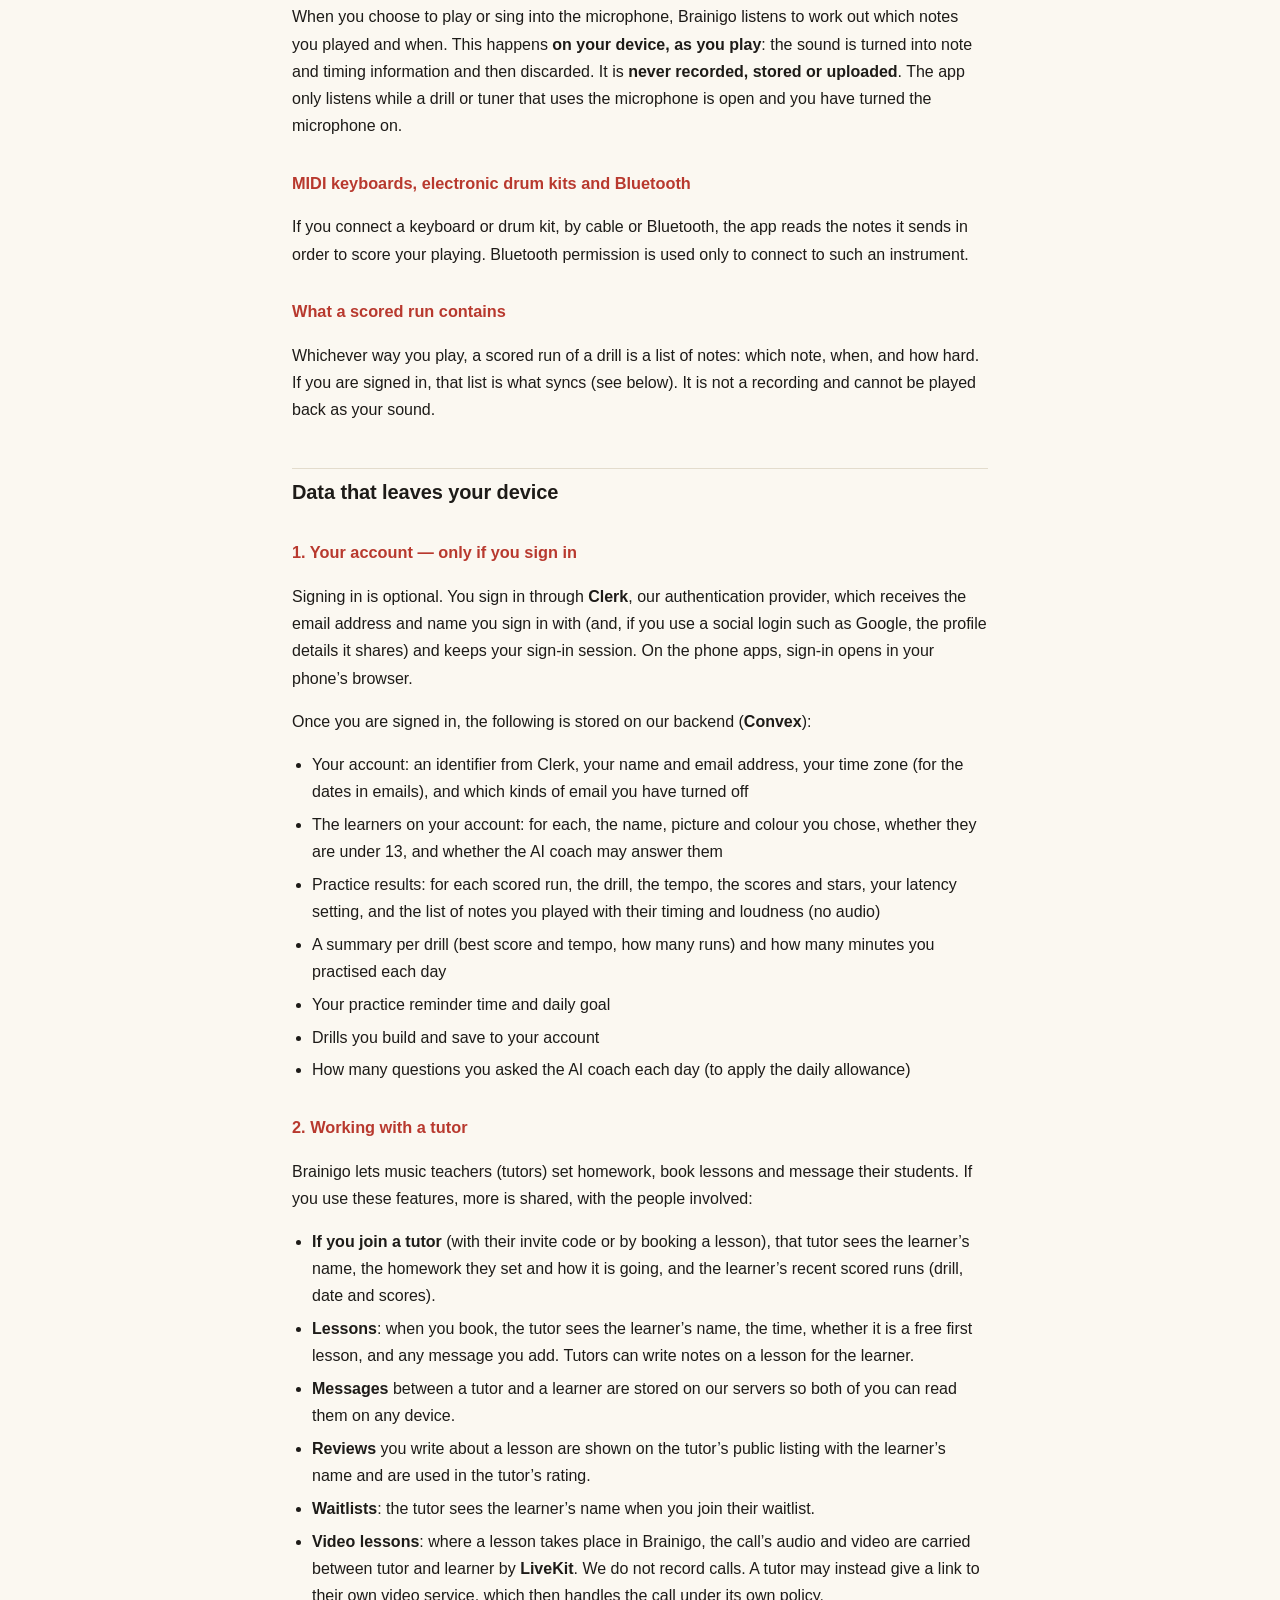
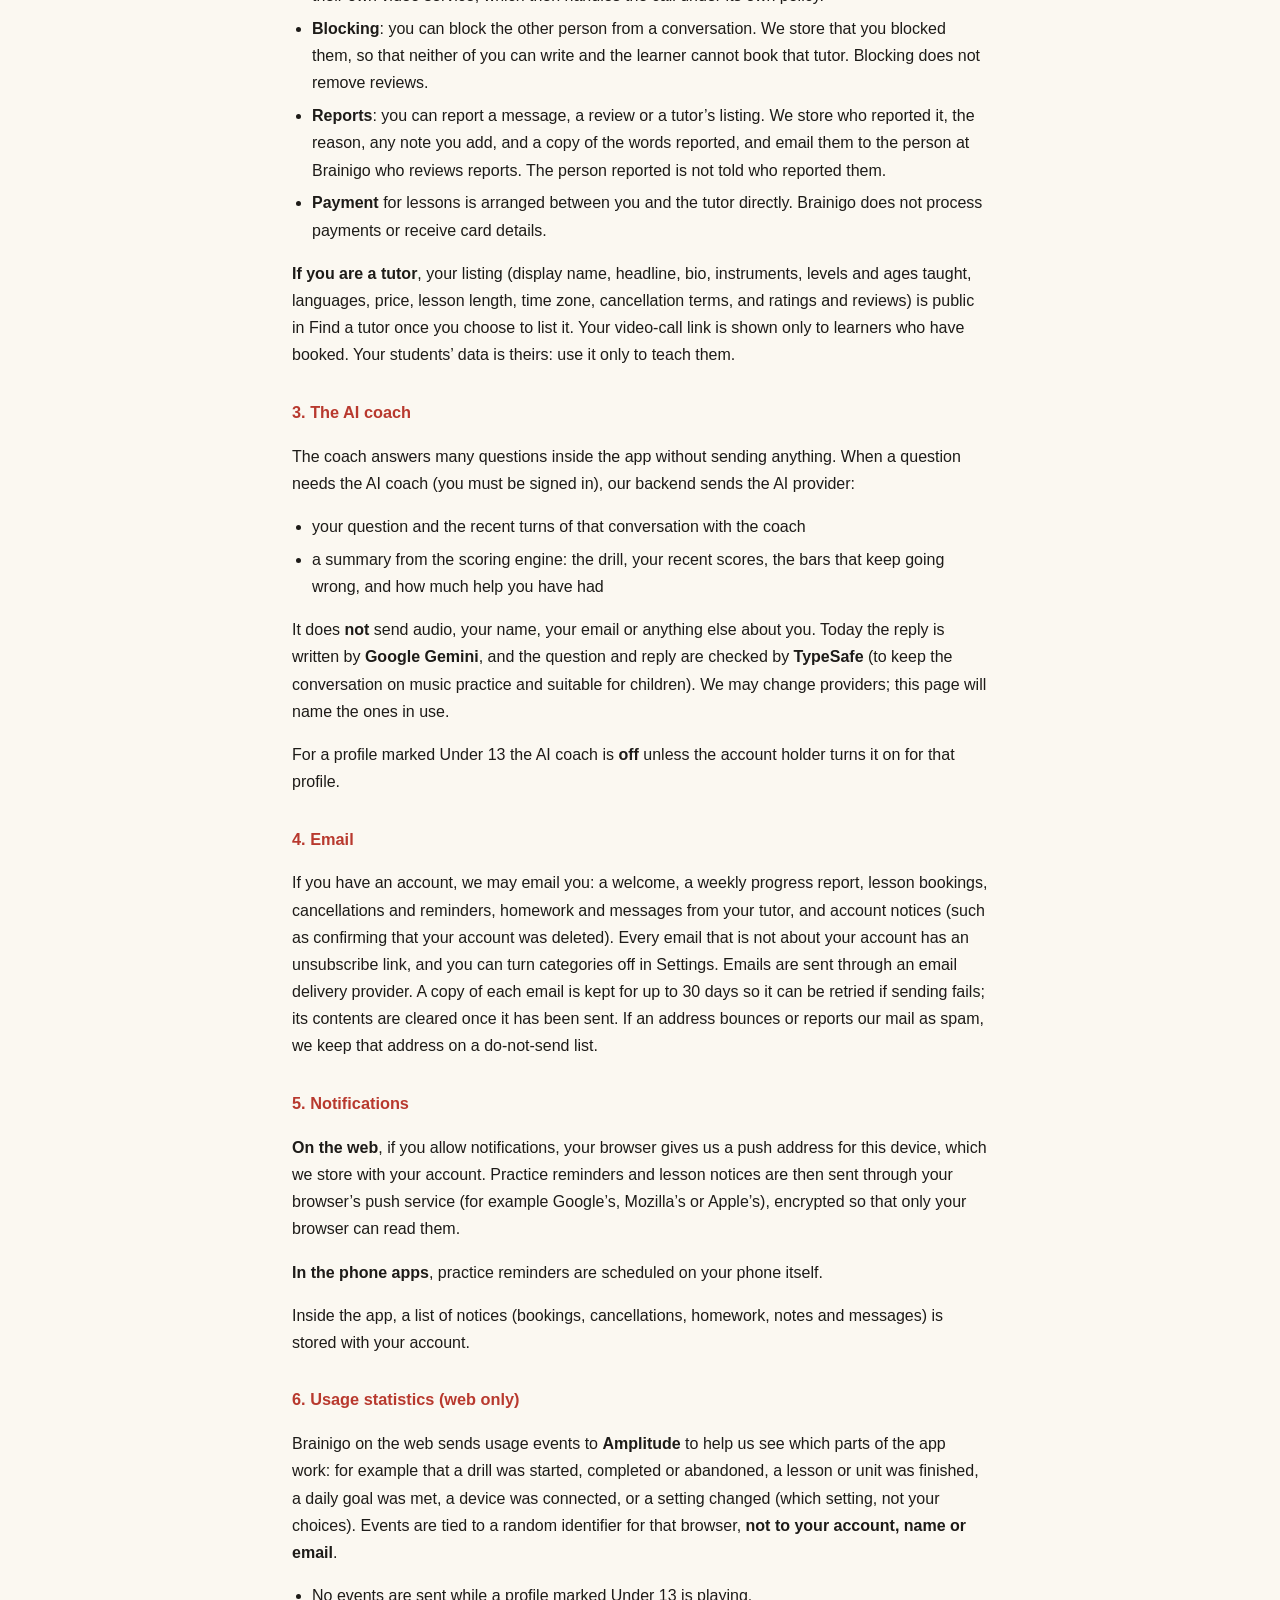
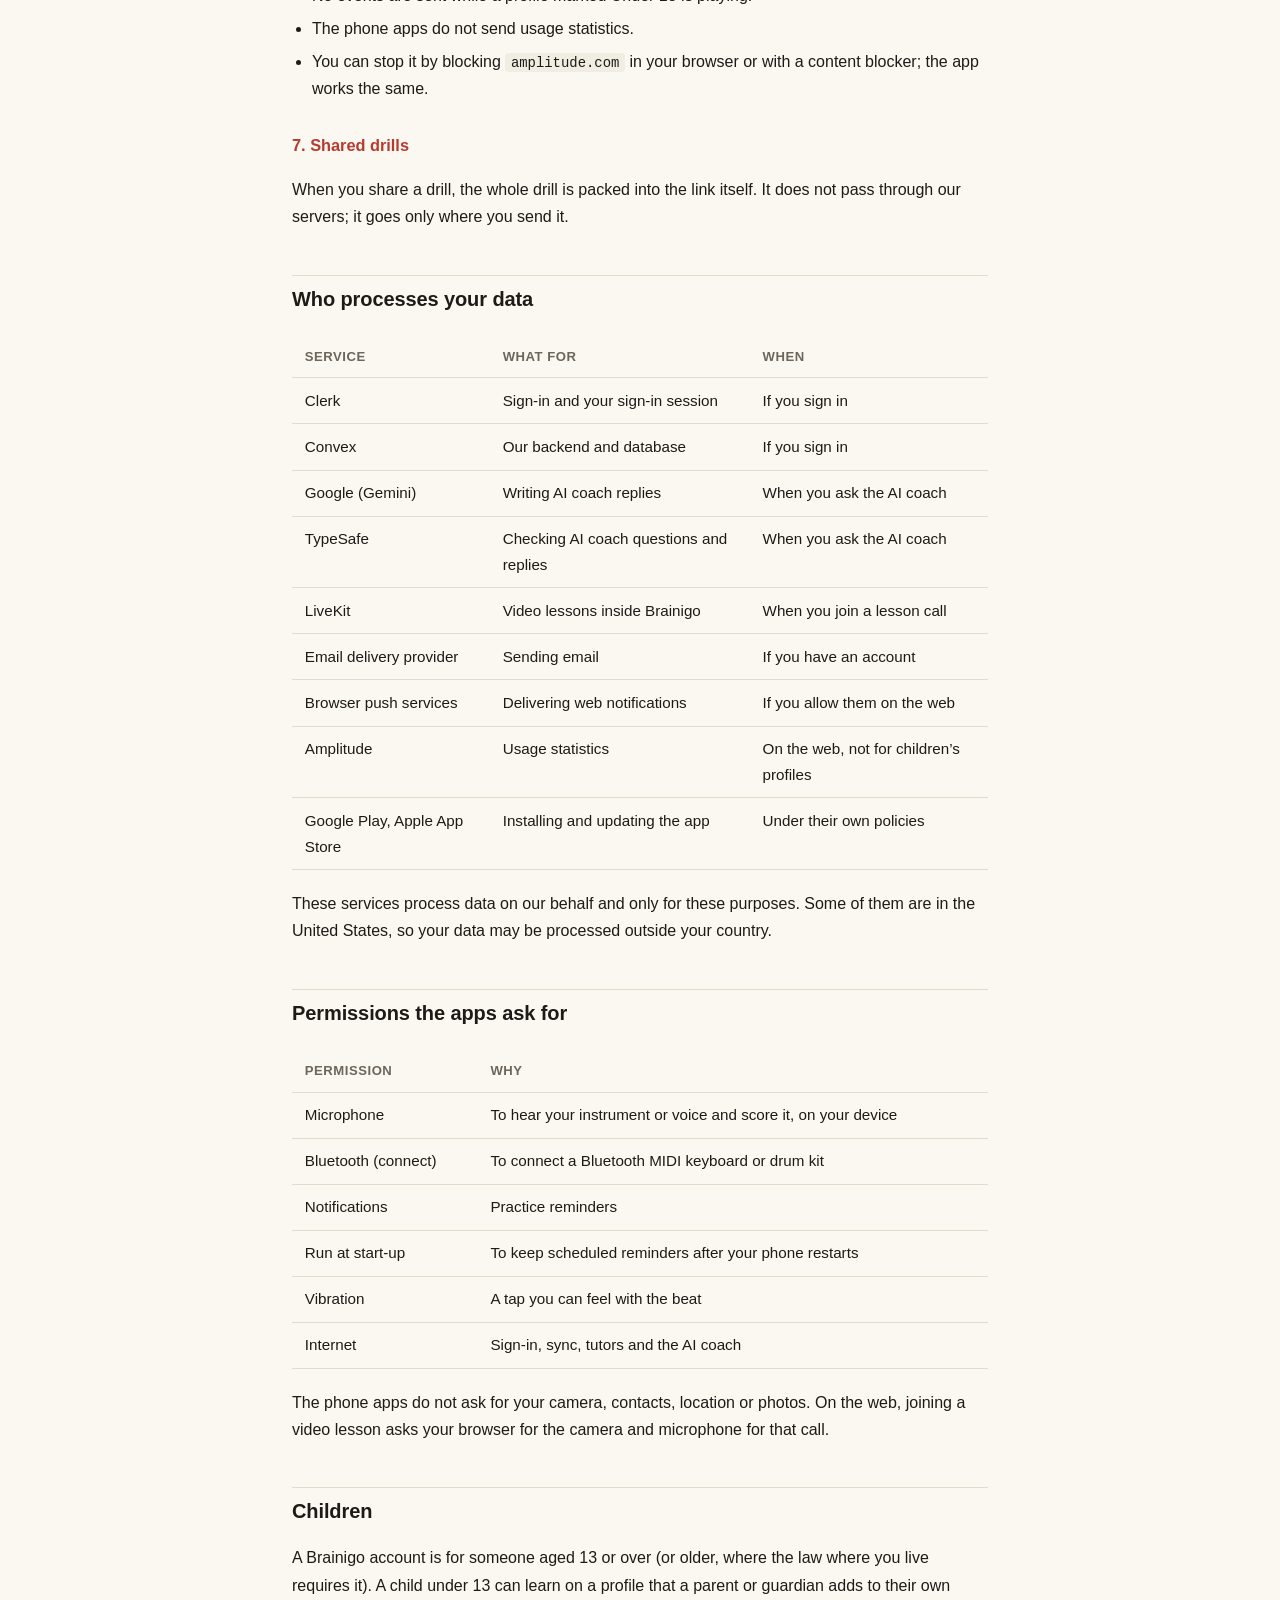
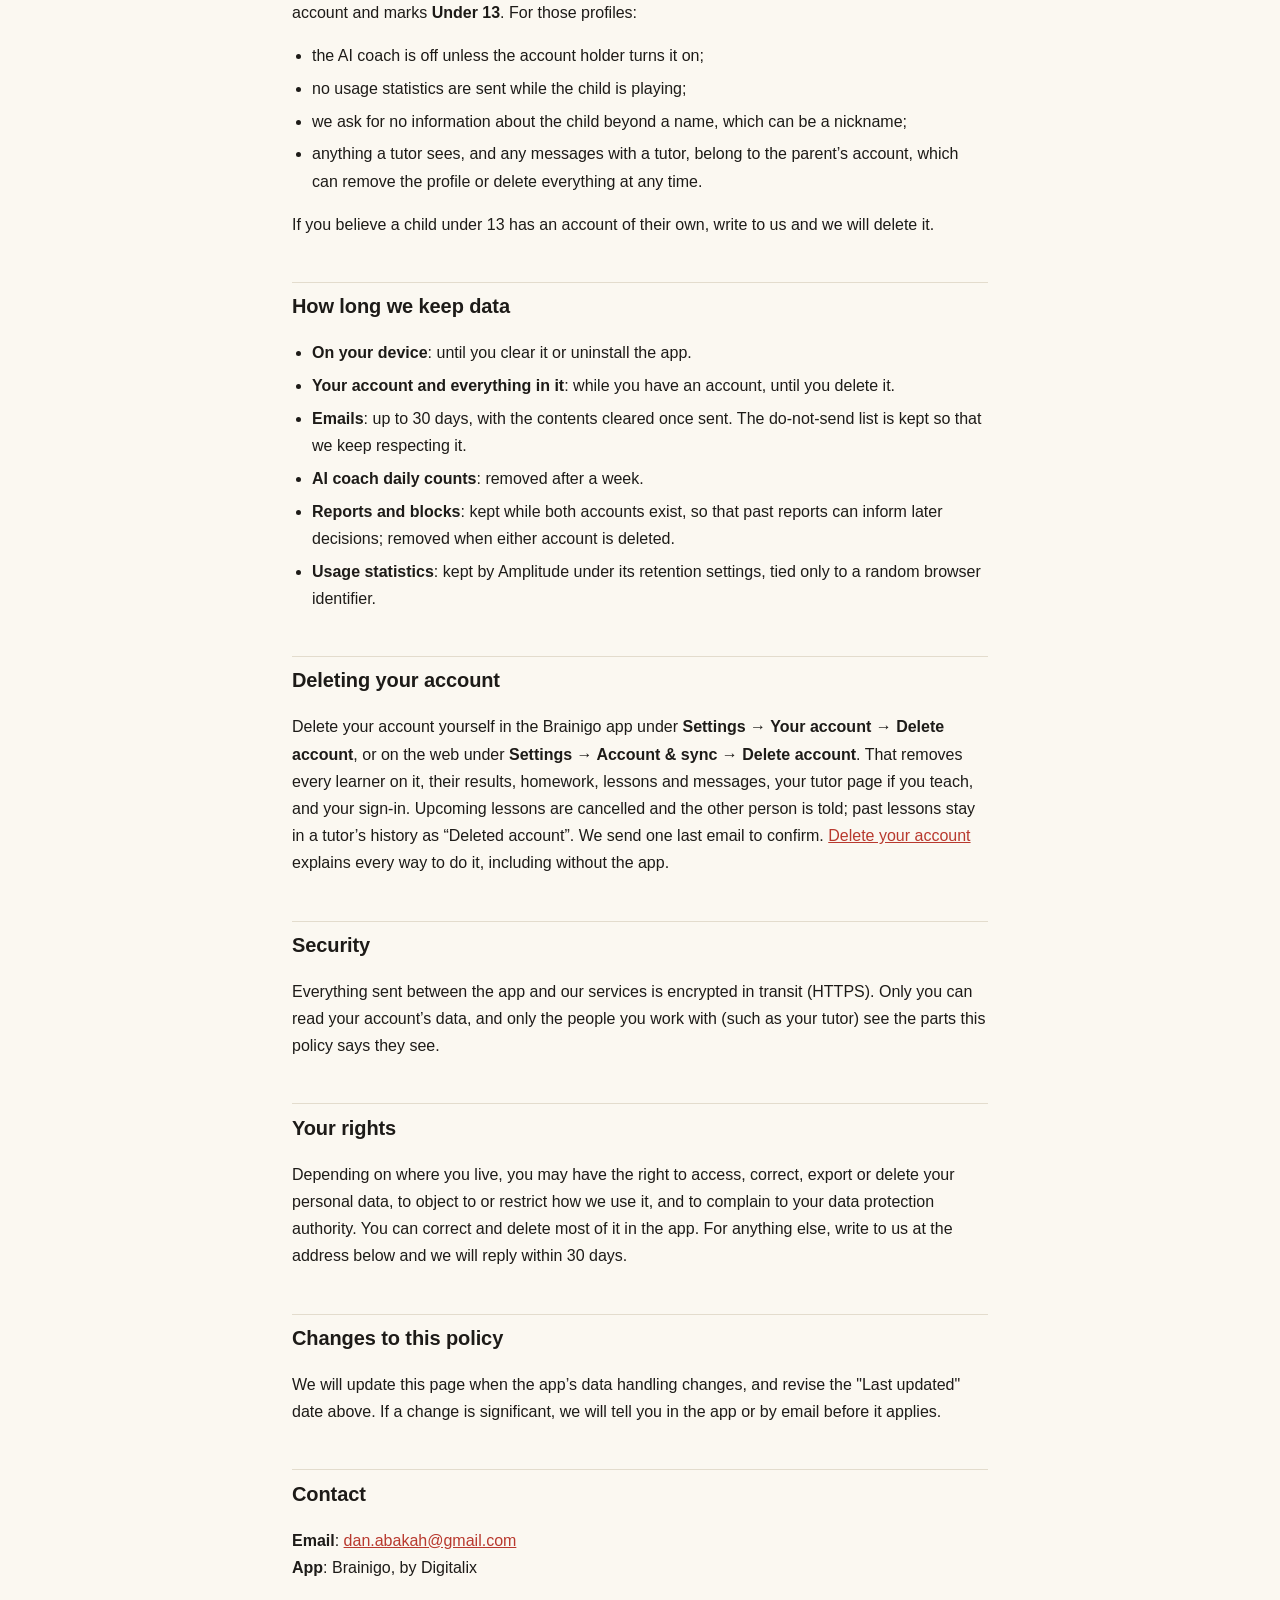
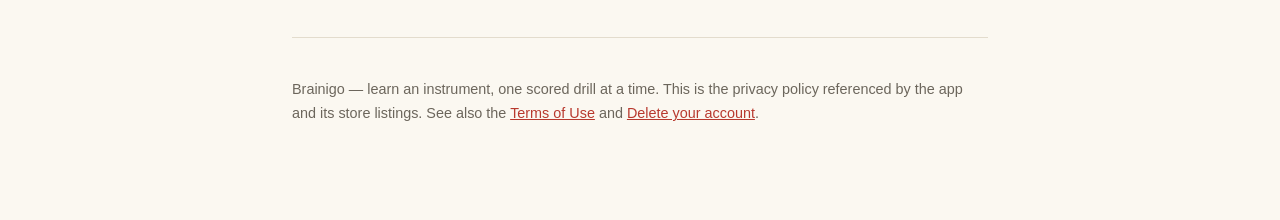
==== commit 87ab0be9: "Blocking and reporting: what is stored, how to use them, and that they never hide reviews" ====
--- a/index.html
+++ b/index.html
@@ -114,6 +114,12 @@
 <li><strong>Video lessons</strong>: where a lesson takes place in Brainigo, the call&rsquo;s audio and video are
 carried between tutor and learner by <strong>LiveKit</strong>. We do not record calls. A tutor may instead give
 a link to their own video service, which then handles the call under its own policy.</li>
+<li><strong>Blocking</strong>: you can block the other person from a conversation. We store that you blocked
+them, so that neither of you can write and the learner cannot book that tutor. Blocking does not remove
+reviews.</li>
+<li><strong>Reports</strong>: you can report a message, a review or a tutor&rsquo;s listing. We store who
+reported it, the reason, any note you add, and a copy of the words reported, and email them to the person at
+Brainigo who reviews reports. The person reported is not told who reported them.</li>
 <li><strong>Payment</strong> for lessons is arranged between you and the tutor directly. Brainigo does not
 process payments or receive card details.</li>
 </ul>
@@ -227,6 +233,8 @@
 <li><strong>Emails</strong>: up to 30 days, with the contents cleared once sent. The do-not-send list is kept so
 that we keep respecting it.</li>
 <li><strong>AI coach daily counts</strong>: removed after a week.</li>
+<li><strong>Reports and blocks</strong>: kept while both accounts exist, so that past reports can inform later
+decisions; removed when either account is deleted.</li>
 <li><strong>Usage statistics</strong>: kept by Amplitude under its retention settings, tied only to a random
 browser identifier.</li>
 </ul>
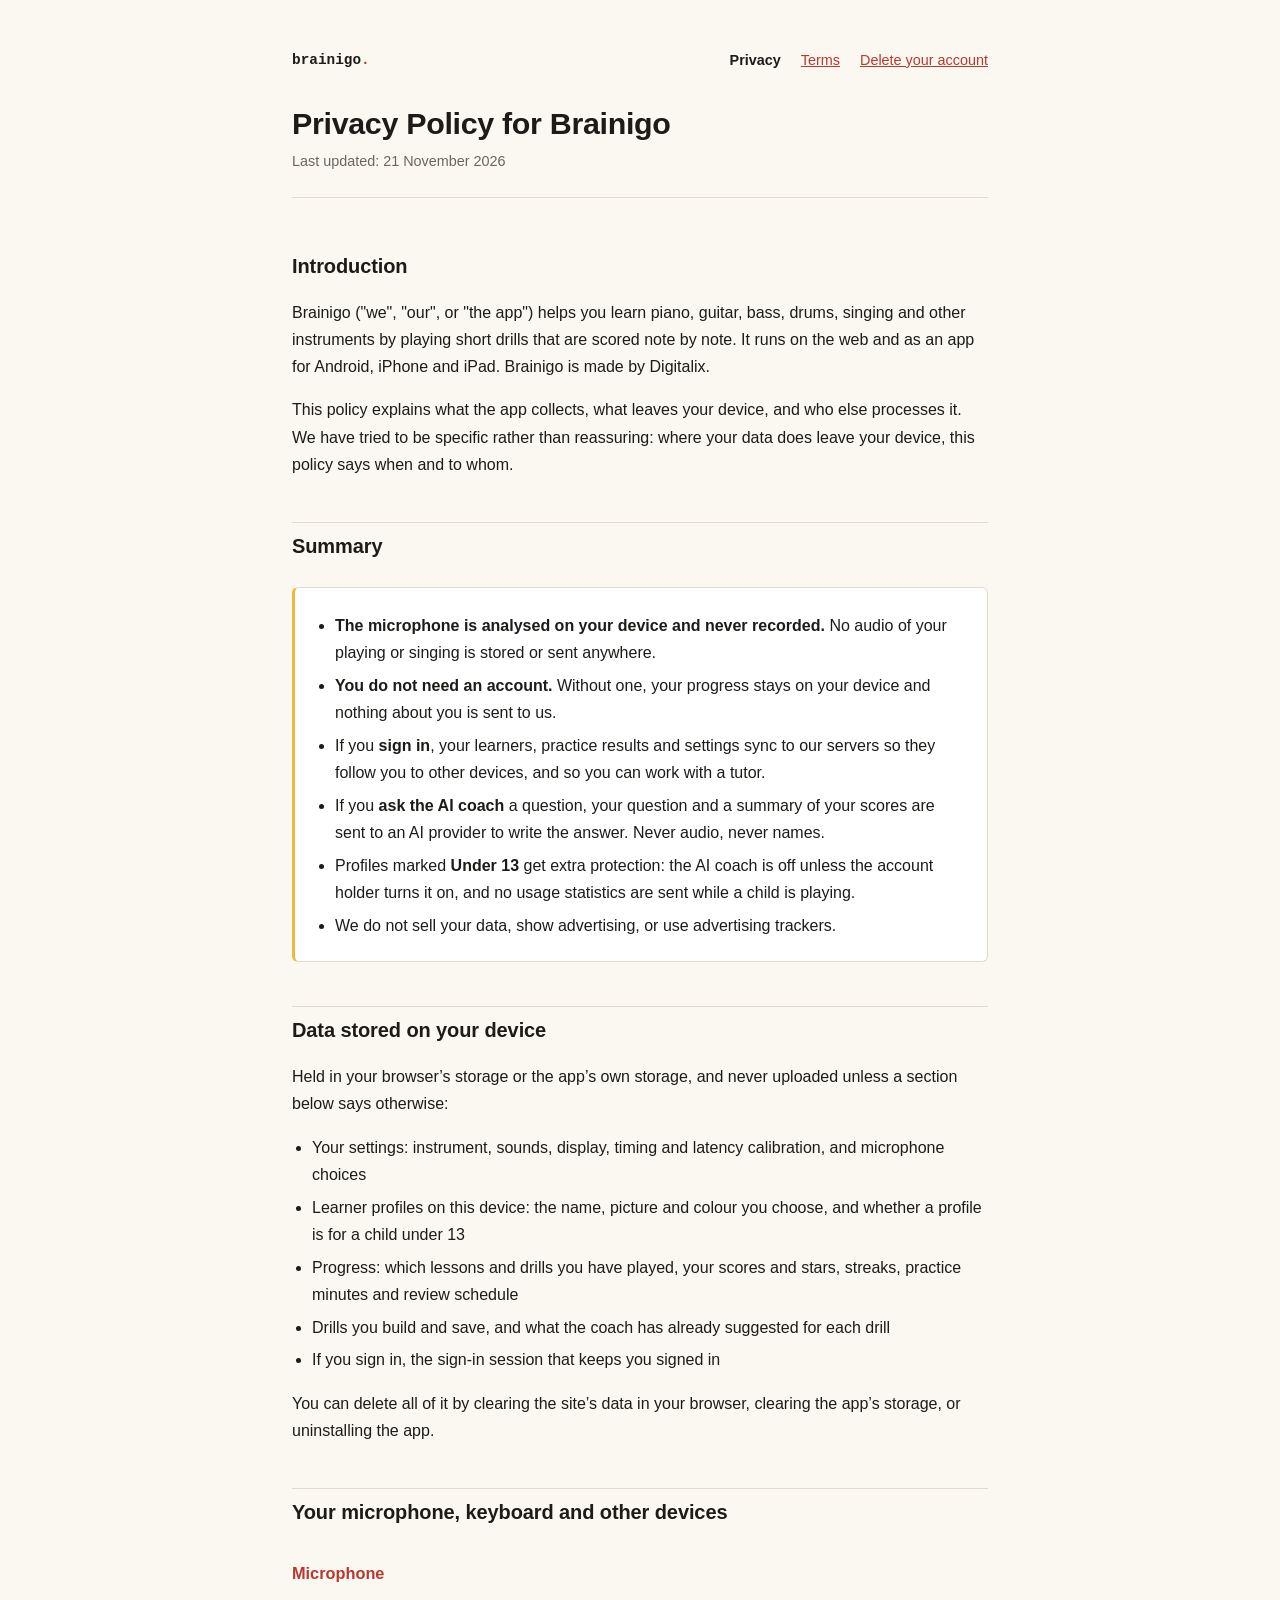
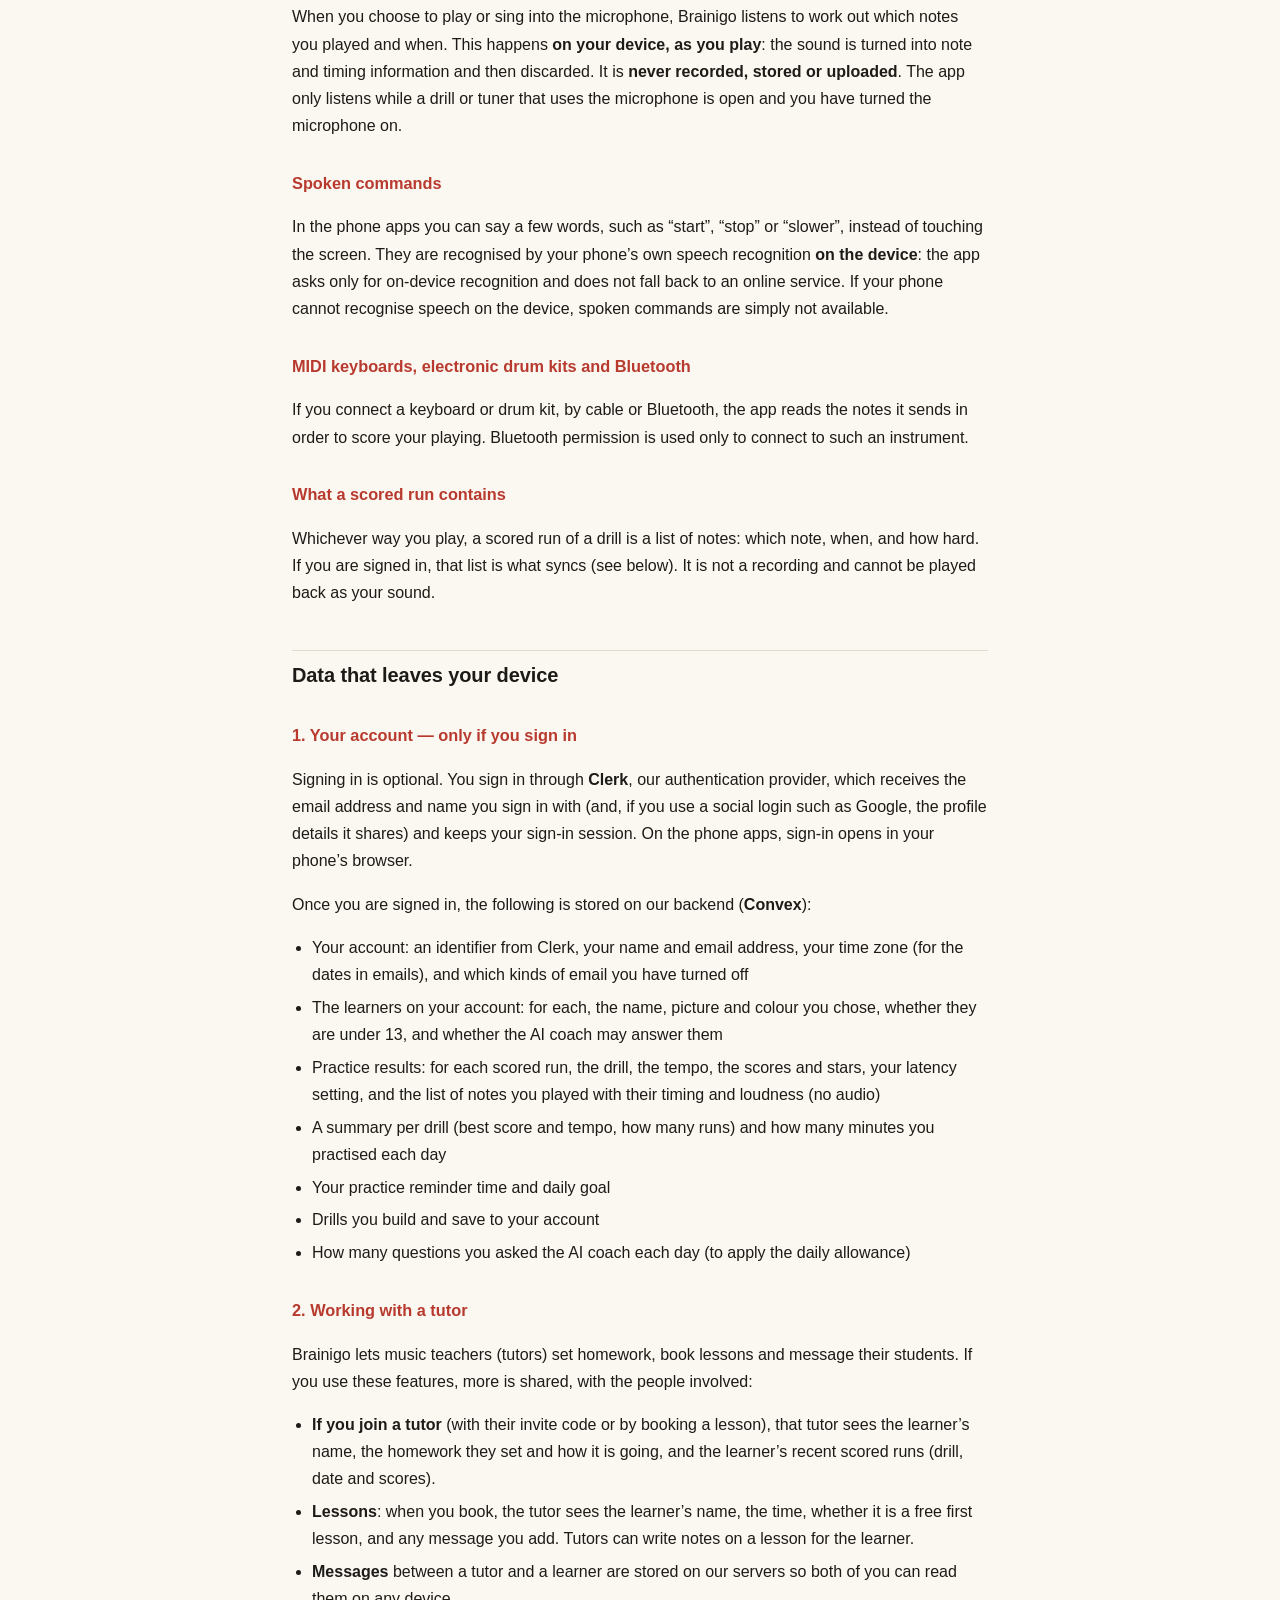
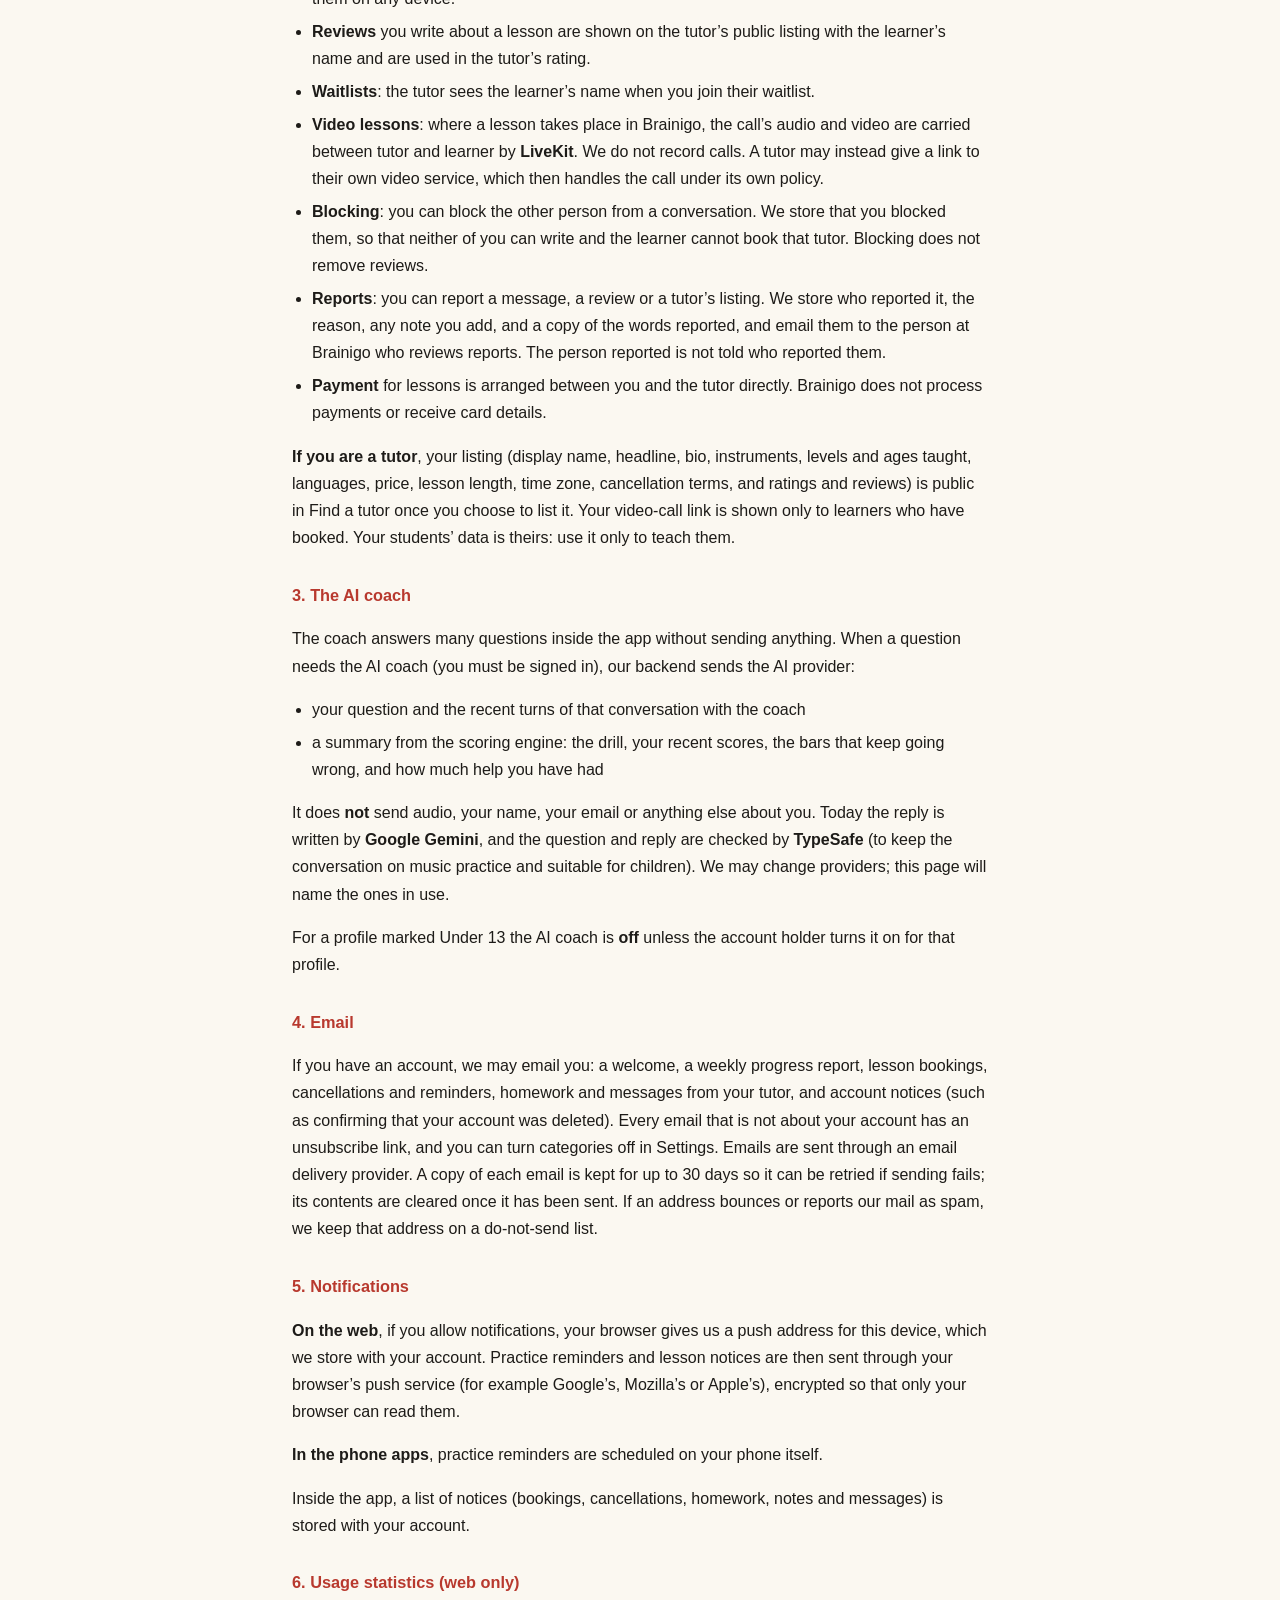
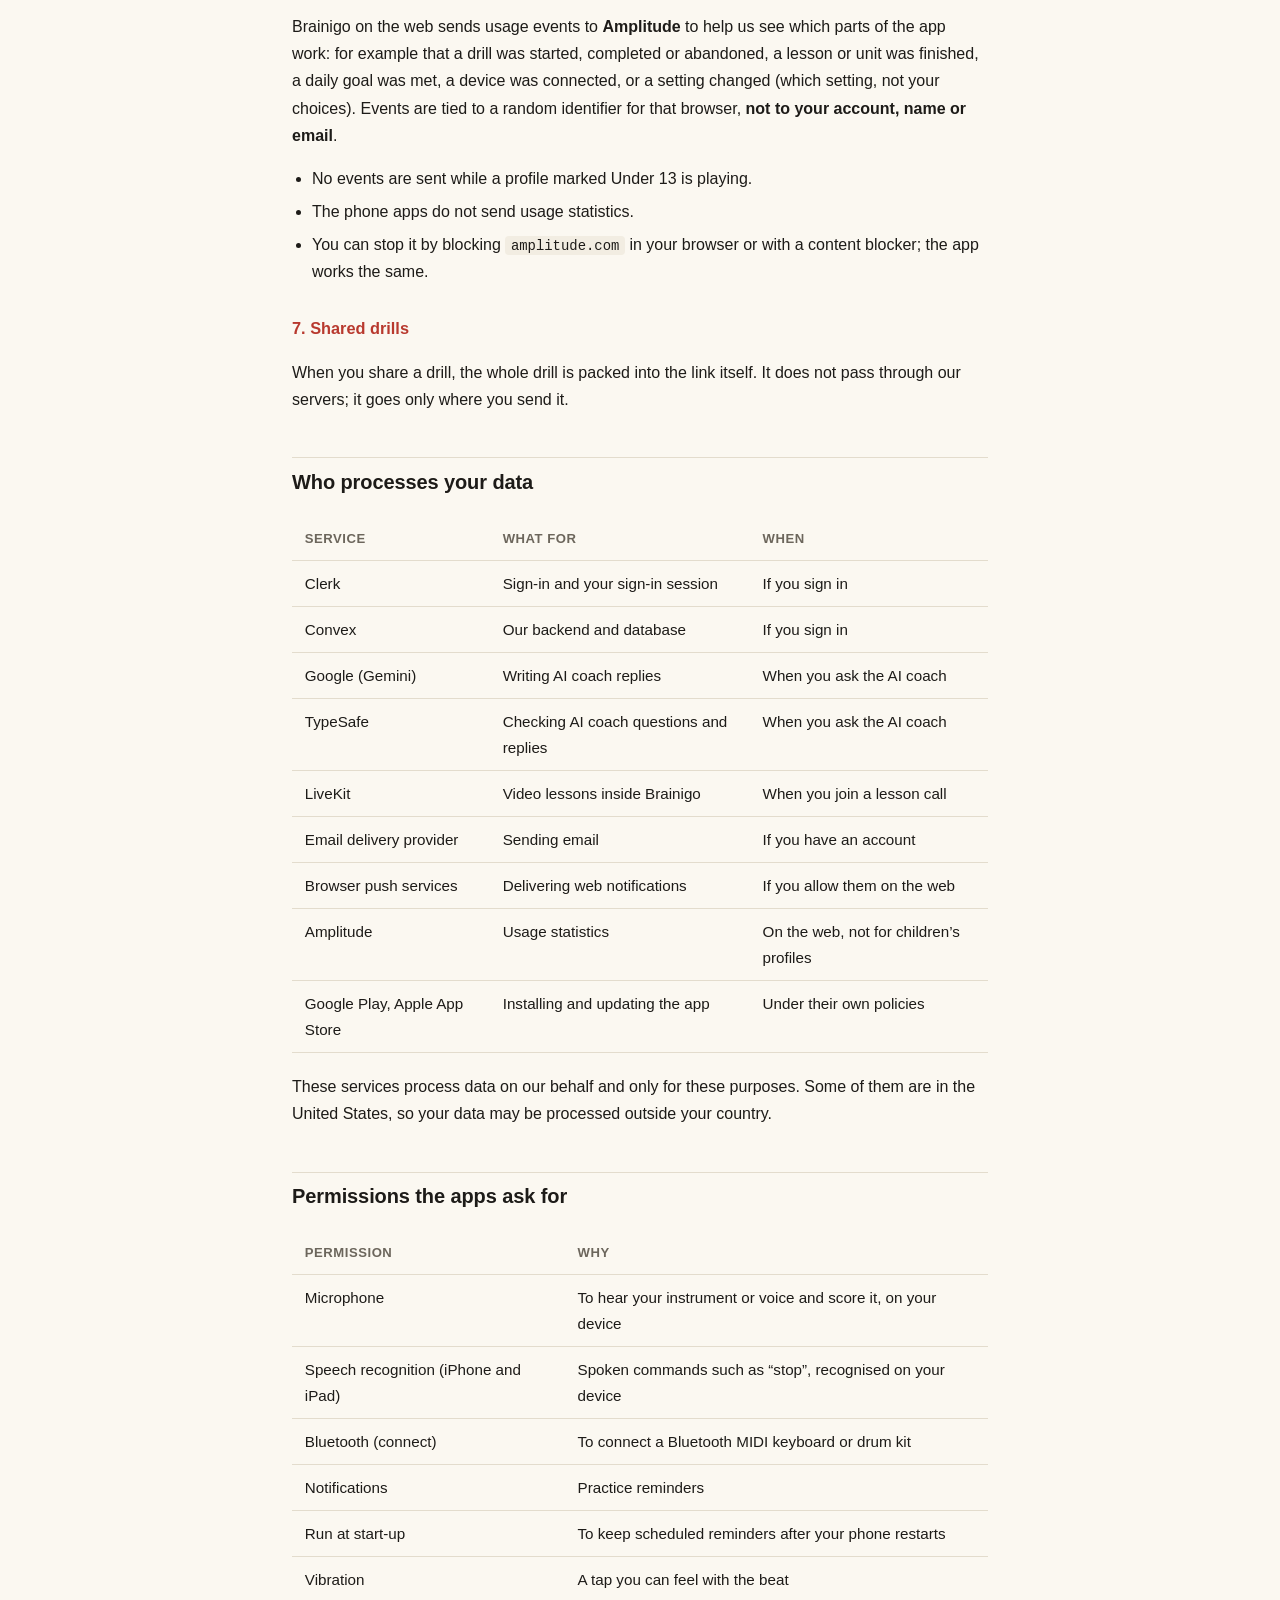
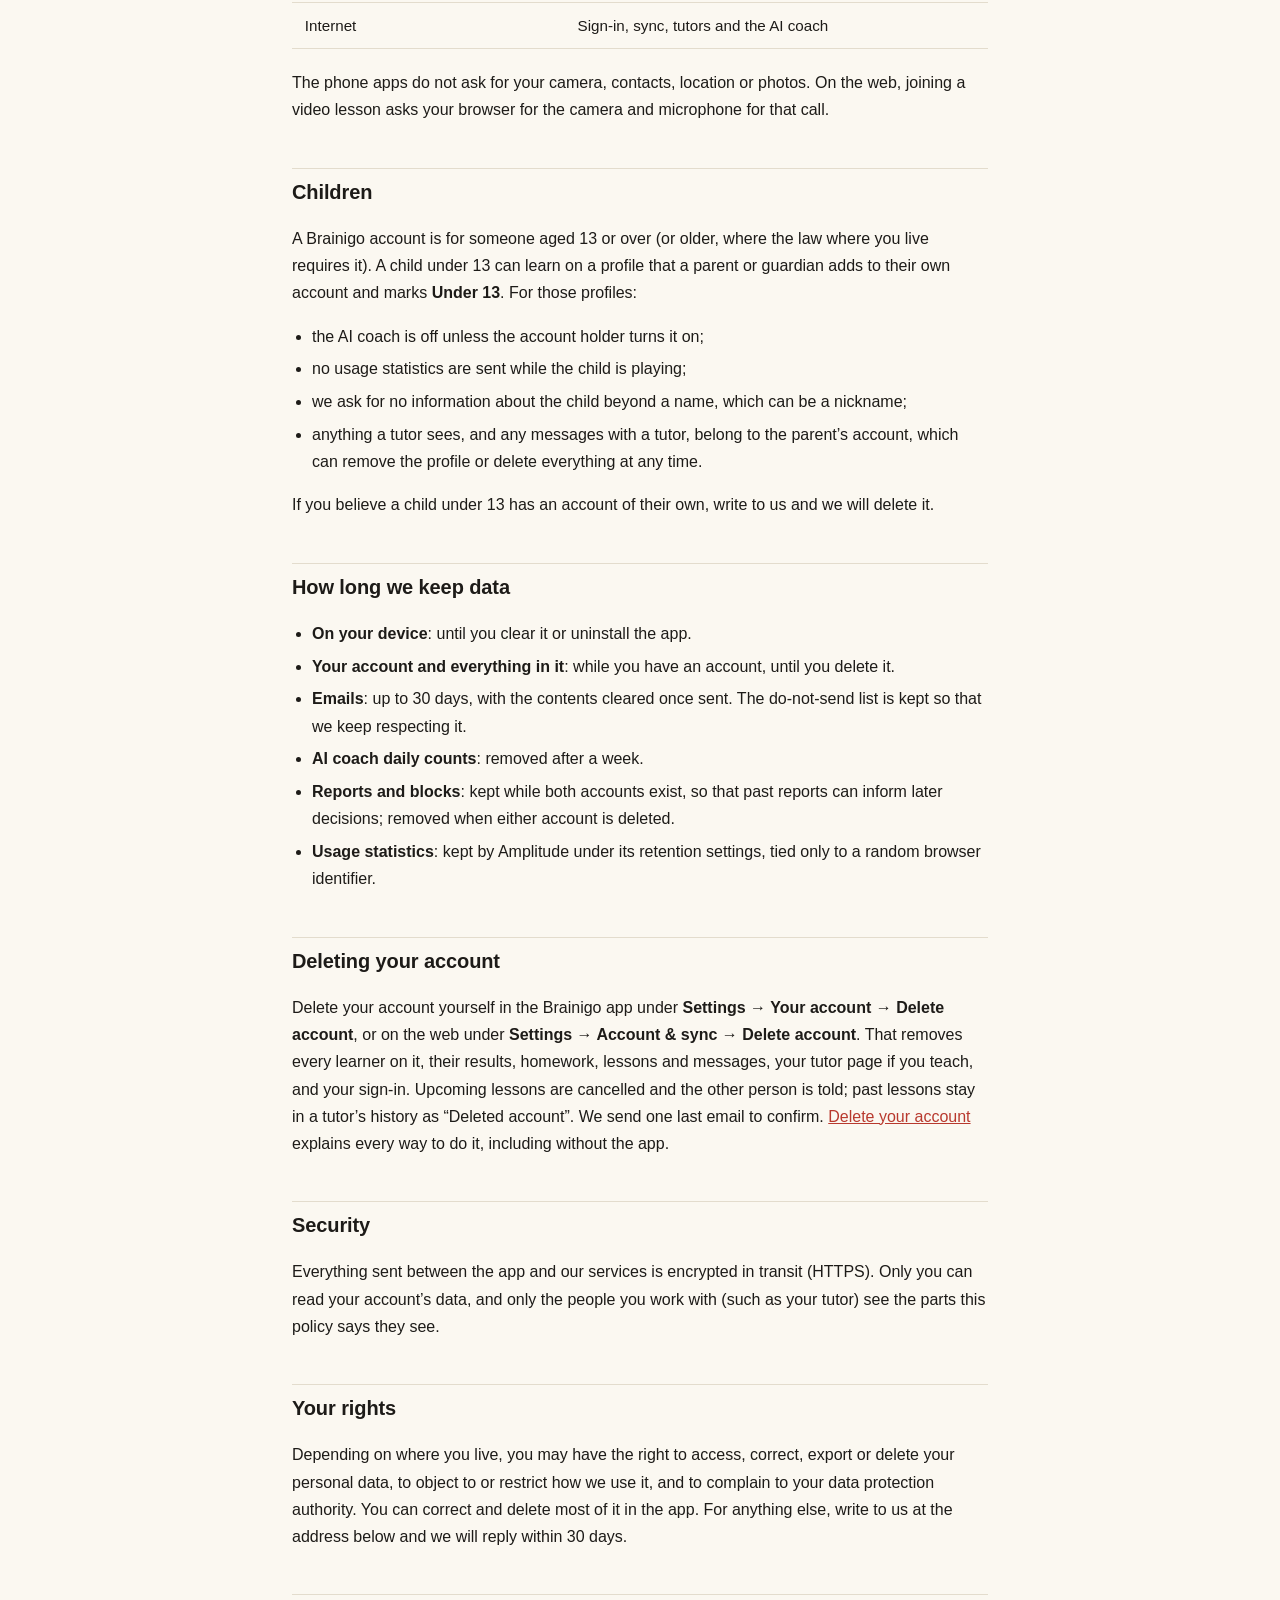
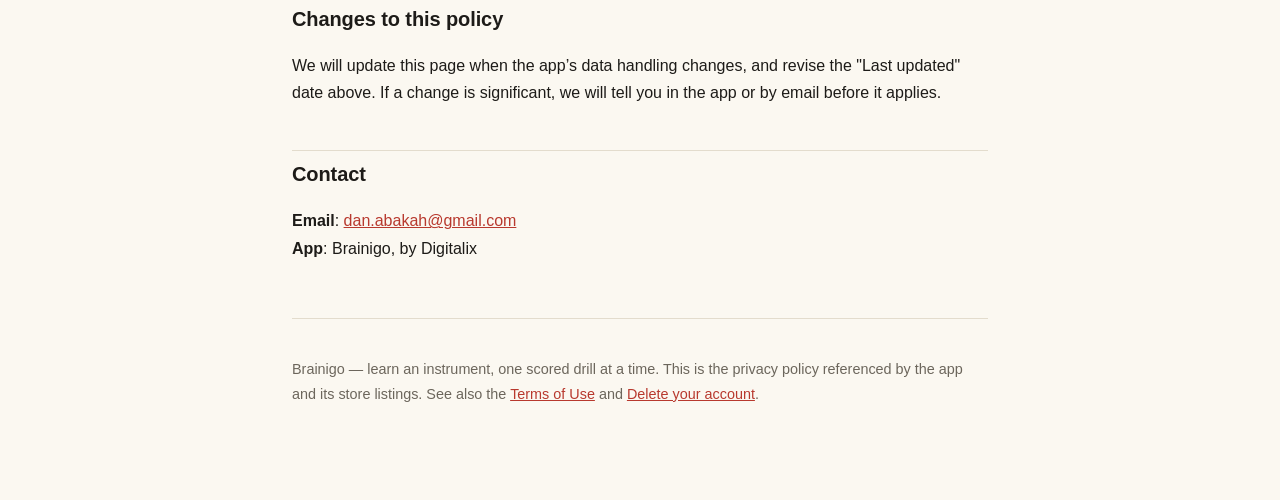
==== commit 83a31637: "Spoken commands are recognised on the device; how to delete some data and keep the account" ====
--- a/index.html
+++ b/index.html
@@ -68,6 +68,12 @@
 when. This happens <strong>on your device, as you play</strong>: the sound is turned into note and timing
 information and then discarded. It is <strong>never recorded, stored or uploaded</strong>. The app only listens
 while a drill or tuner that uses the microphone is open and you have turned the microphone on.</p>
+<h3>Spoken commands</h3>
+<p>In the phone apps you can say a few words, such as &ldquo;start&rdquo;, &ldquo;stop&rdquo; or
+&ldquo;slower&rdquo;, instead of touching the screen. They are recognised by your phone&rsquo;s own speech
+recognition <strong>on the device</strong>: the app asks only for on-device recognition and does not fall back
+to an online service. If your phone cannot recognise speech on the device, spoken commands are simply not
+available.</p>
 <h3>MIDI keyboards, electronic drum kits and Bluetooth</h3>
 <p>If you connect a keyboard or drum kit, by cable or Bluetooth, the app reads the notes it sends in order to
 score your playing. Bluetooth permission is used only to connect to such an instrument.</p>
@@ -202,6 +208,7 @@
 <thead><tr><th>Permission</th><th>Why</th></tr></thead>
 <tbody>
 <tr><td>Microphone</td><td>To hear your instrument or voice and score it, on your device</td></tr>
+<tr><td>Speech recognition (iPhone and iPad)</td><td>Spoken commands such as &ldquo;stop&rdquo;, recognised on your device</td></tr>
 <tr><td>Bluetooth (connect)</td><td>To connect a Bluetooth MIDI keyboard or drum kit</td></tr>
 <tr><td>Notifications</td><td>Practice reminders</td></tr>
 <tr><td>Run at start-up</td><td>To keep scheduled reminders after your phone restarts</td></tr>
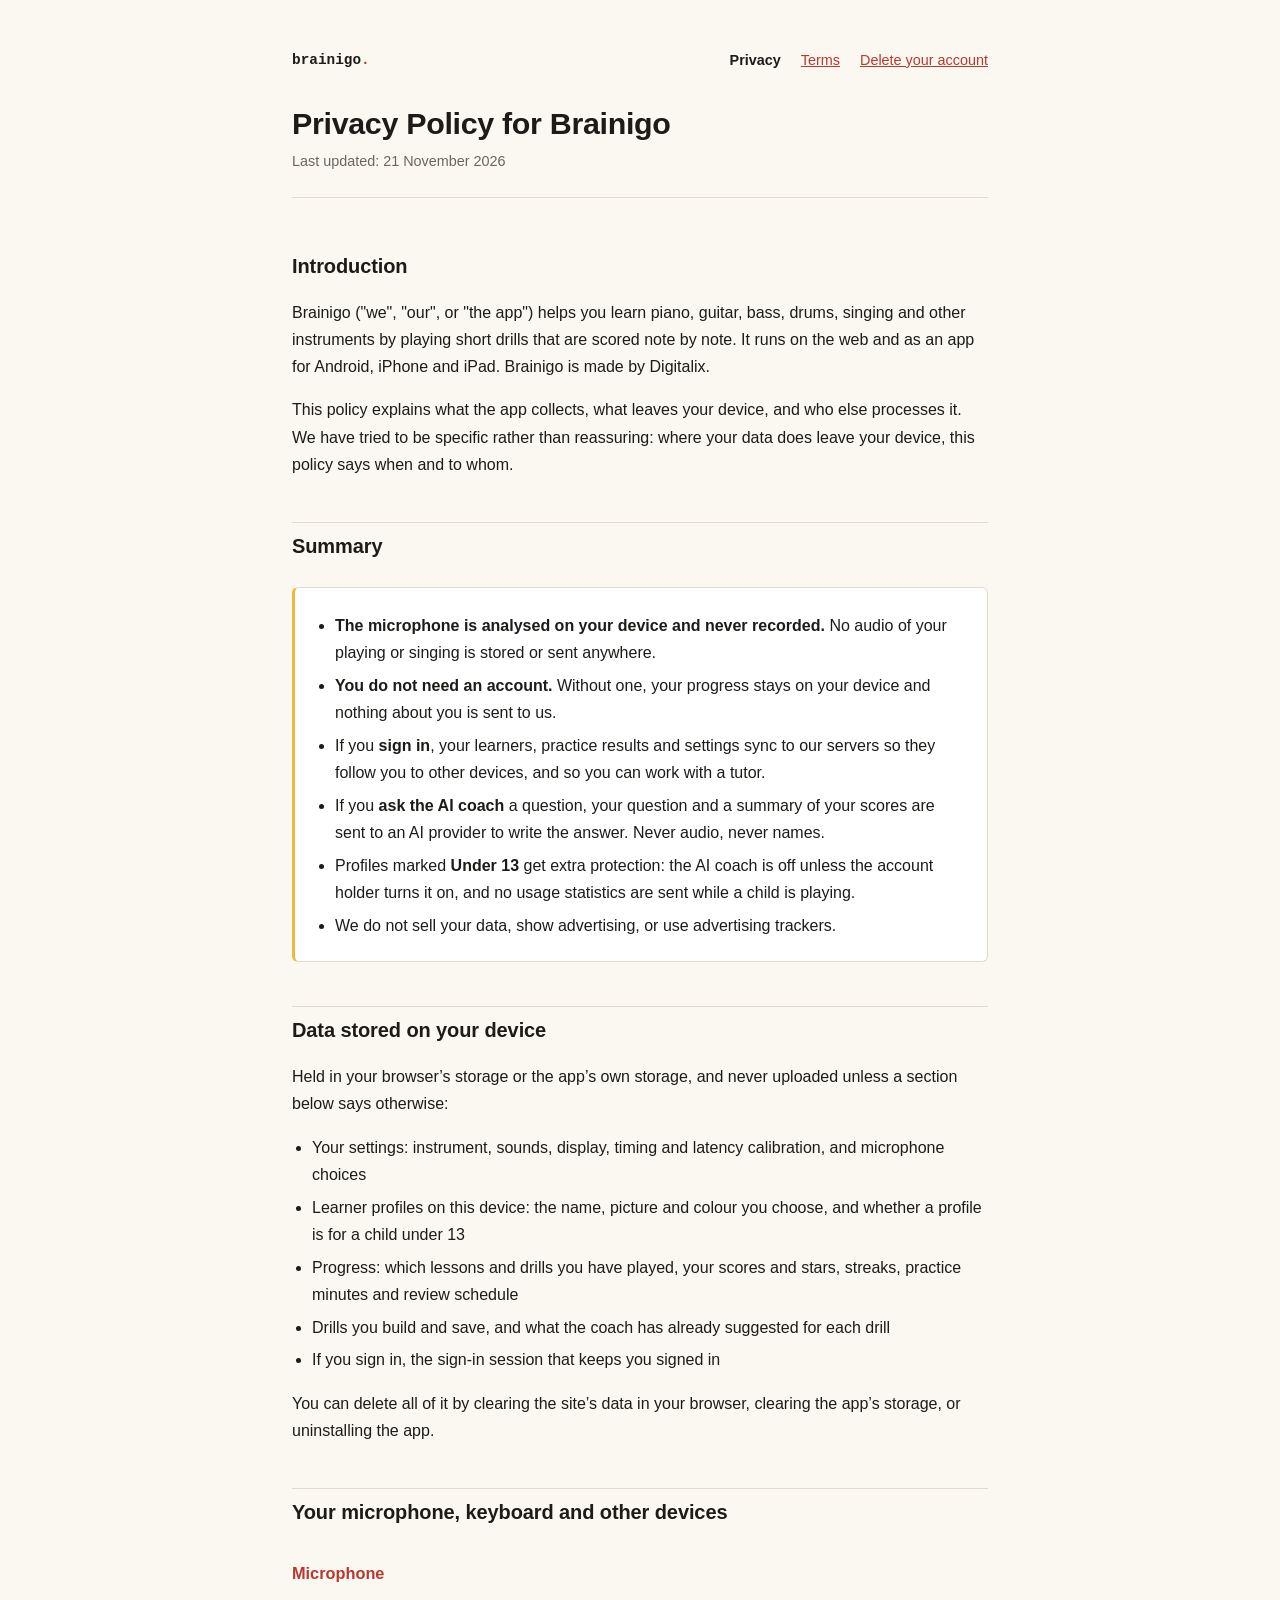
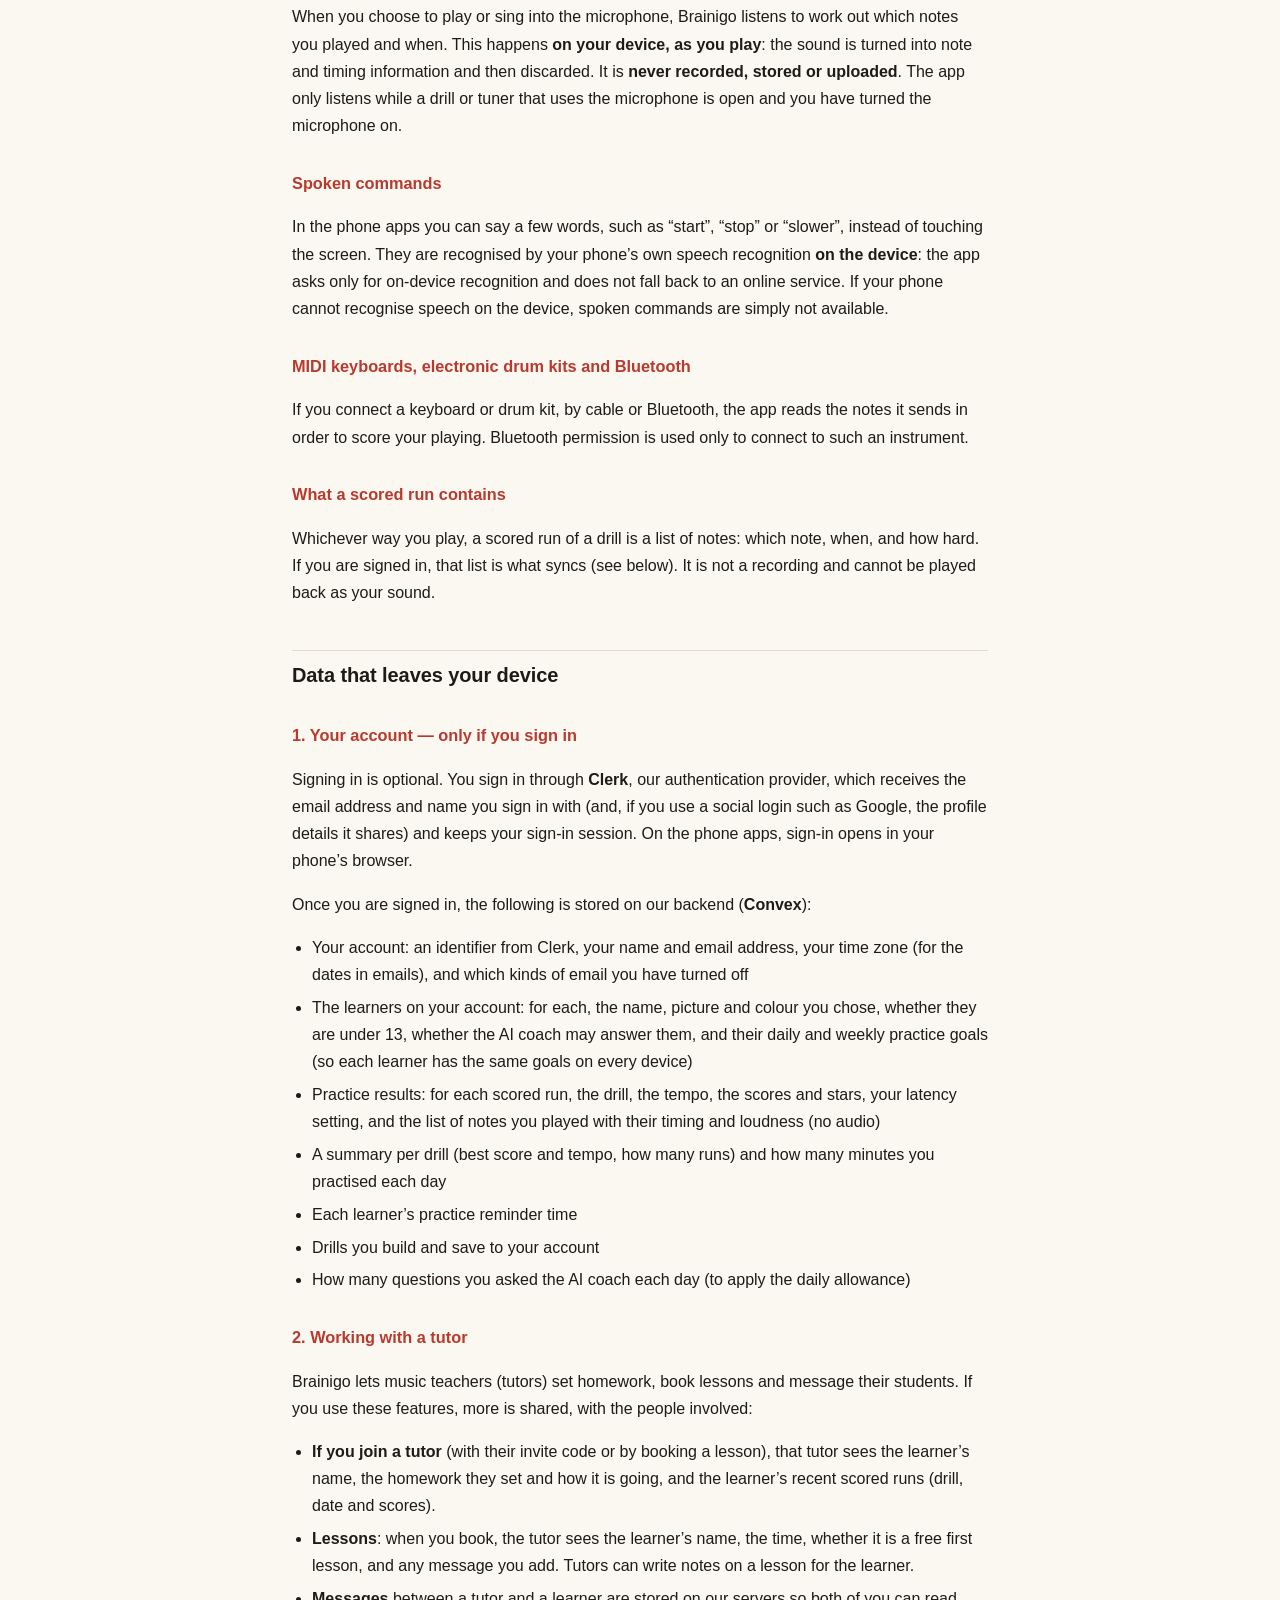
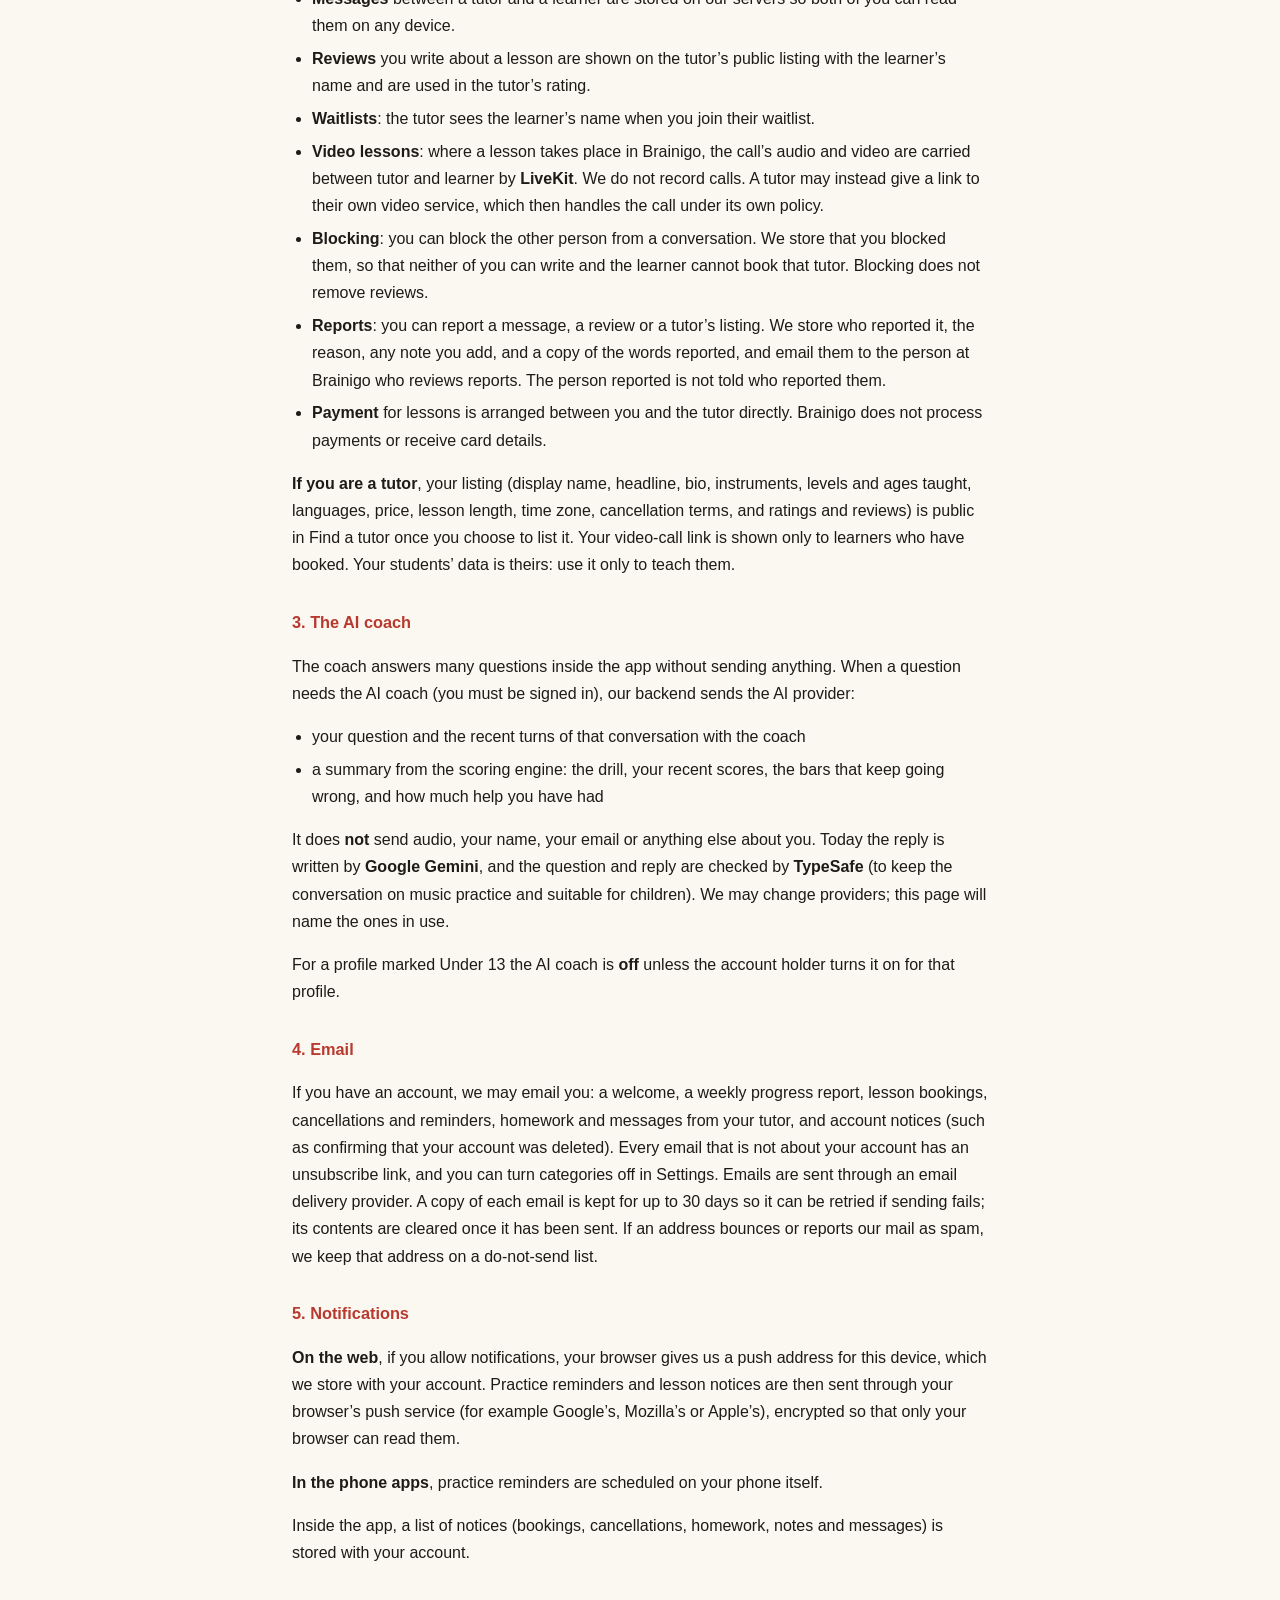
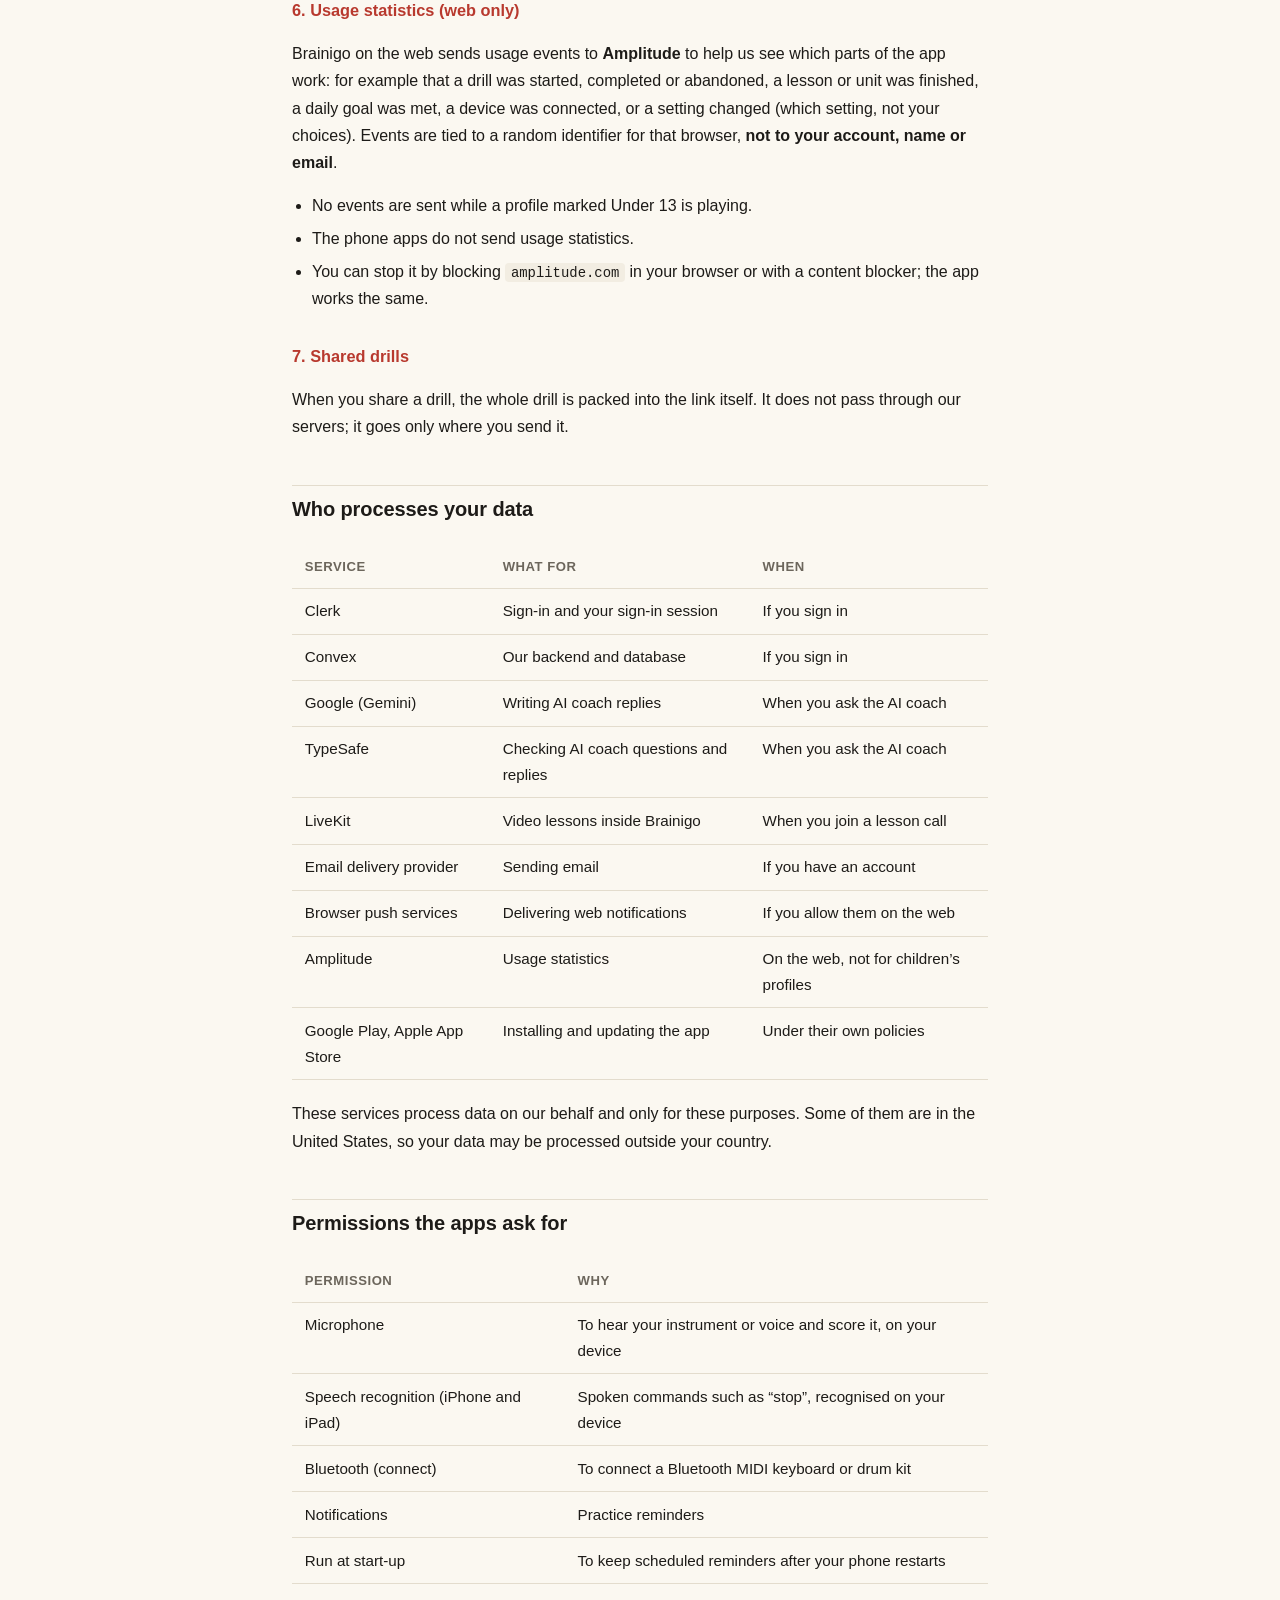
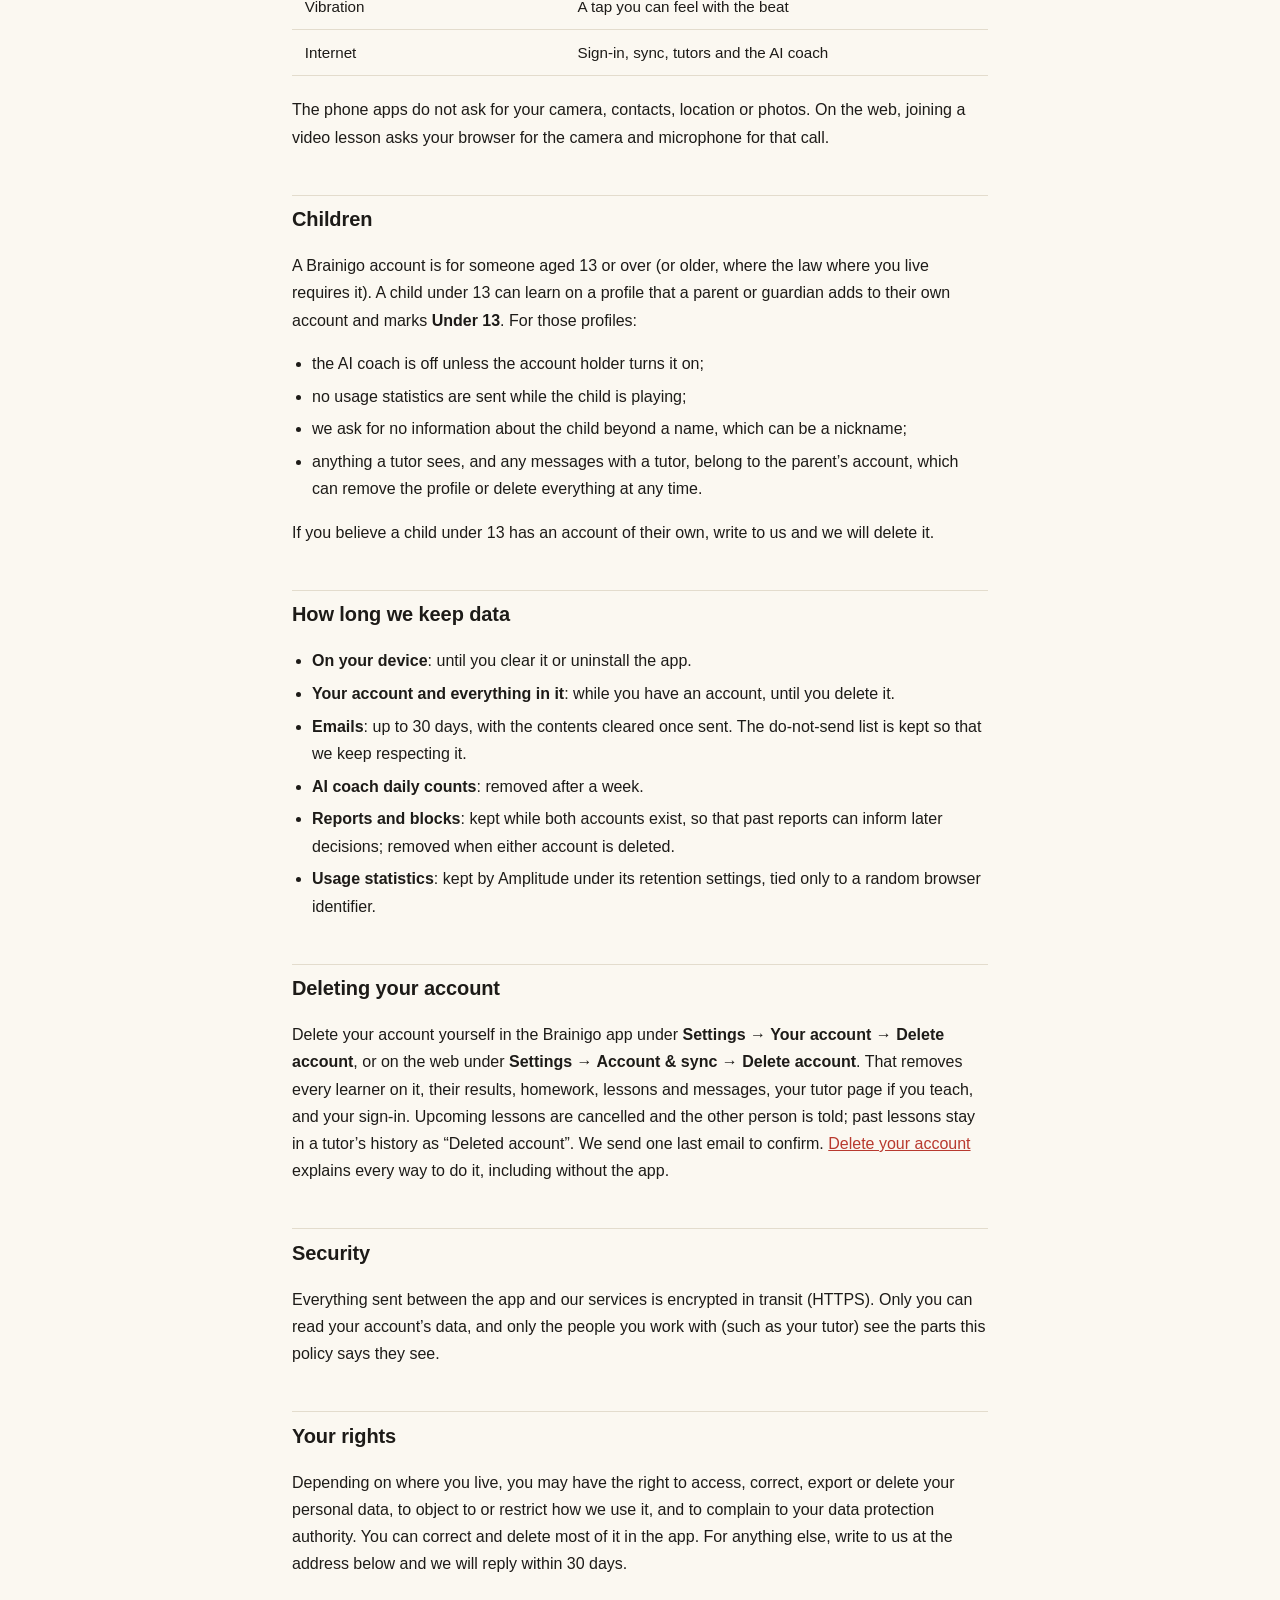
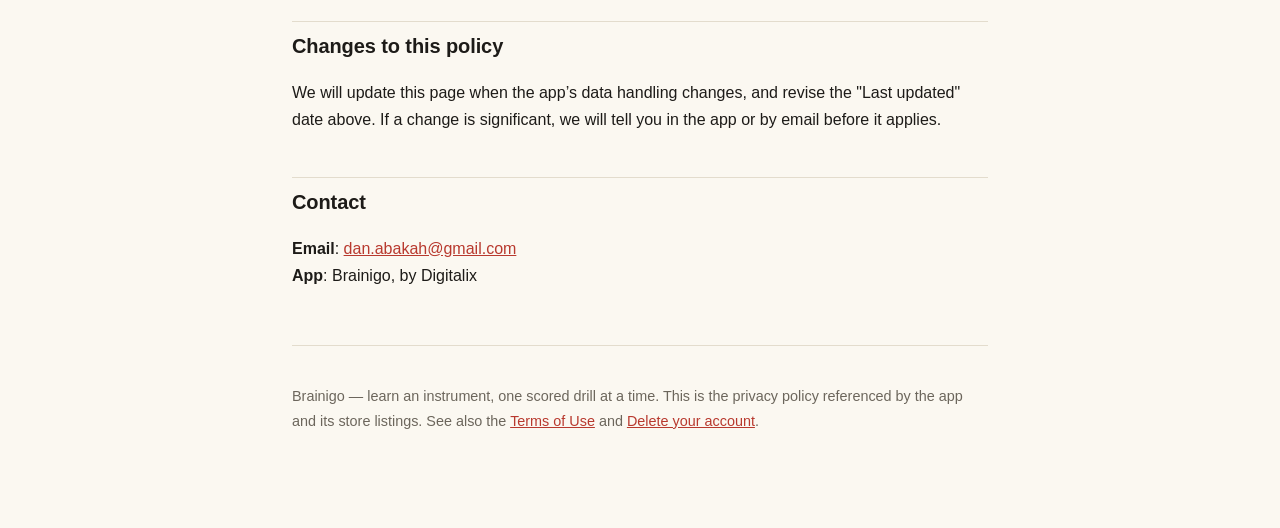
==== commit 55cd2779: "Each learner's daily and weekly goals are kept with their profile, so they are the same on every dev" ====
--- a/index.html
+++ b/index.html
@@ -94,11 +94,12 @@
 <li>Your account: an identifier from Clerk, your name and email address, your time zone (for the dates in
 emails), and which kinds of email you have turned off</li>
 <li>The learners on your account: for each, the name, picture and colour you chose, whether they are under 13,
-and whether the AI coach may answer them</li>
+whether the AI coach may answer them, and their daily and weekly practice goals (so each learner has the same goals on
+every device)</li>
 <li>Practice results: for each scored run, the drill, the tempo, the scores and stars, your latency setting,
 and the list of notes you played with their timing and loudness (no audio)</li>
 <li>A summary per drill (best score and tempo, how many runs) and how many minutes you practised each day</li>
-<li>Your practice reminder time and daily goal</li>
+<li>Each learner&rsquo;s practice reminder time</li>
 <li>Drills you build and save to your account</li>
 <li>How many questions you asked the AI coach each day (to apply the daily allowance)</li>
 </ul>
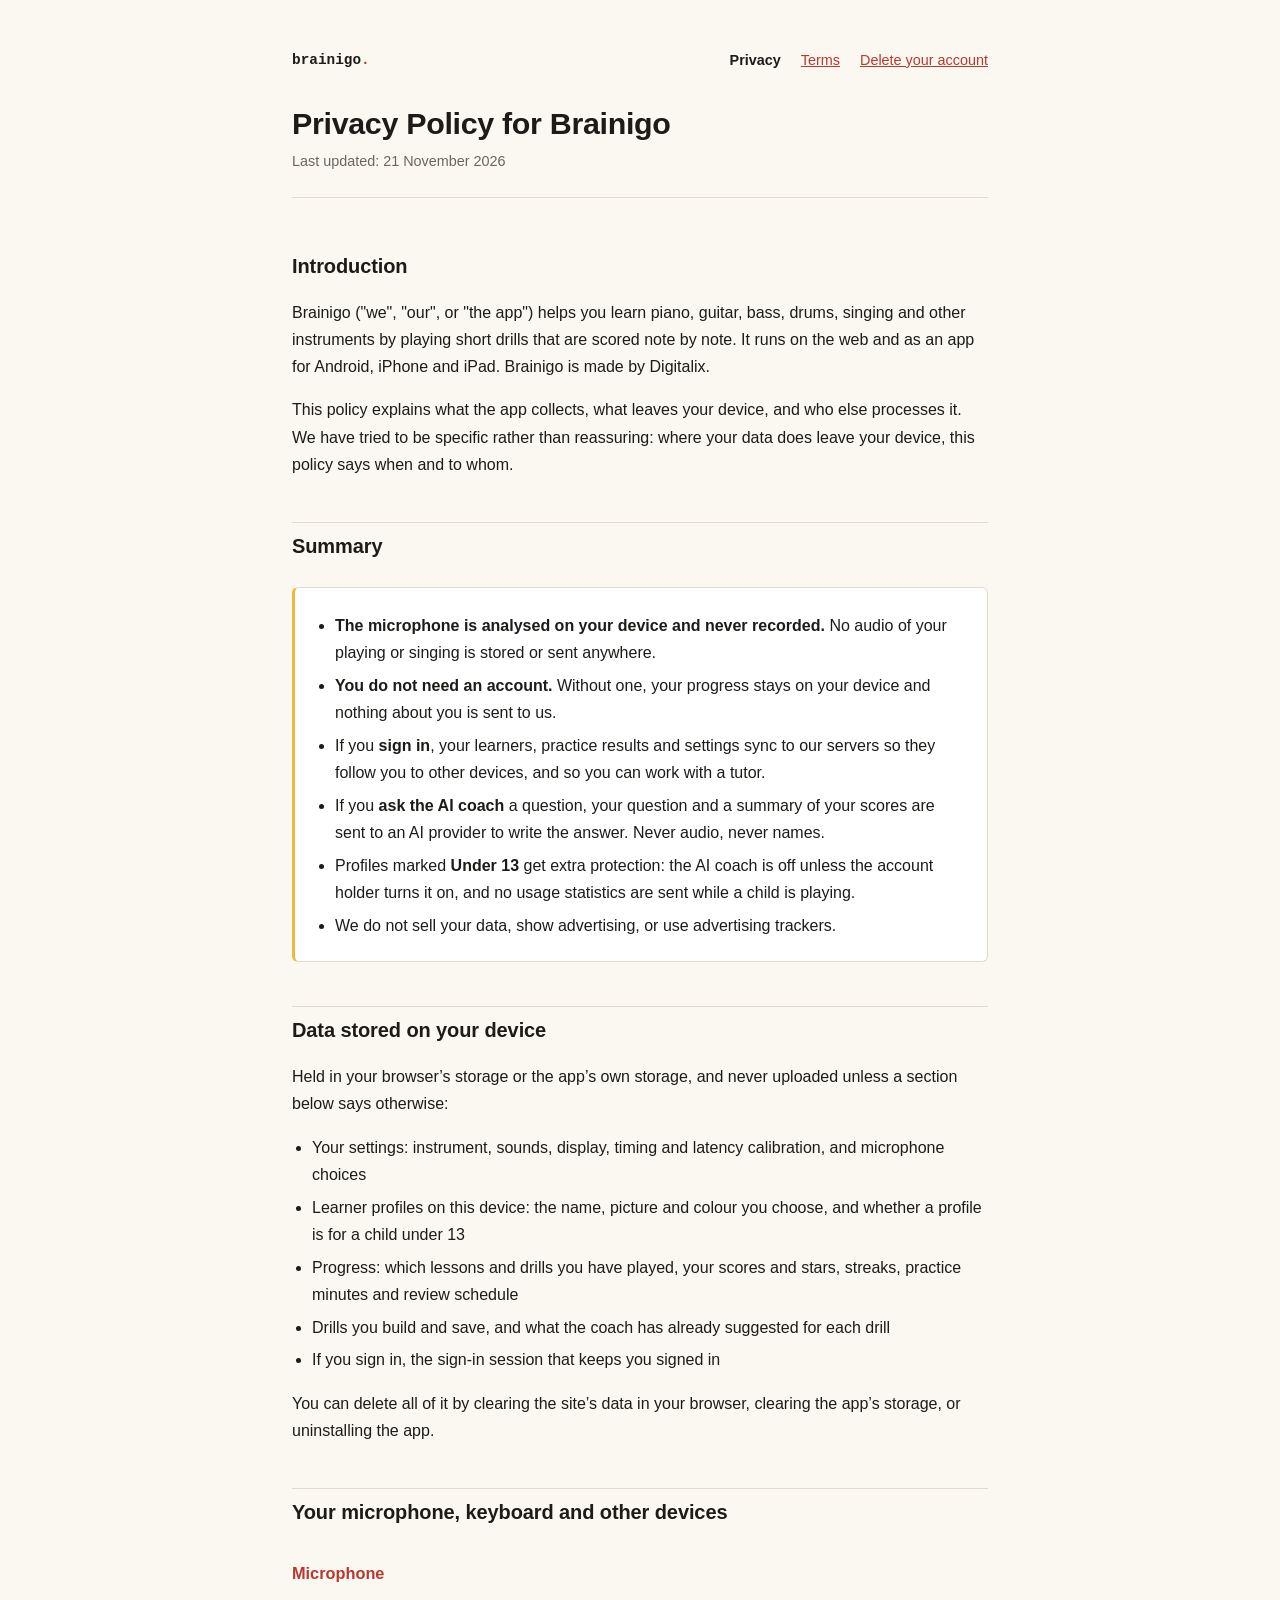
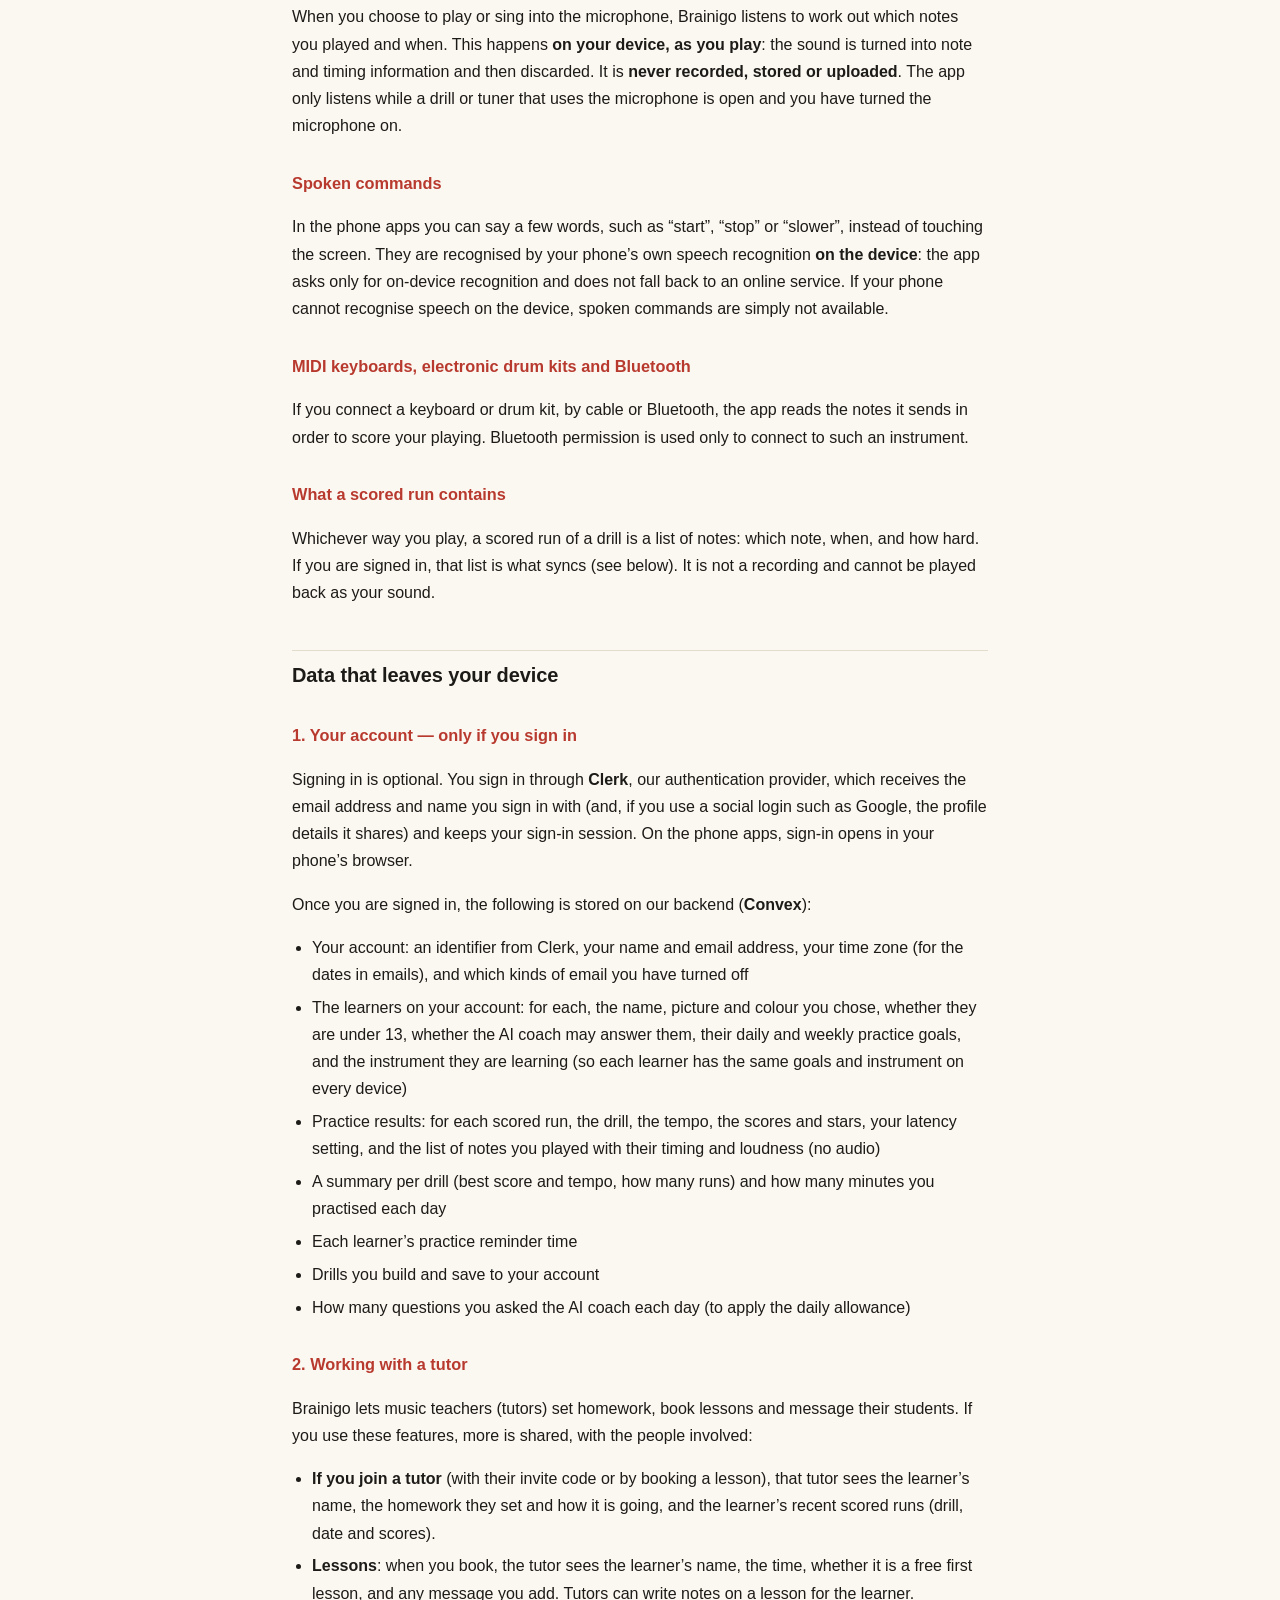
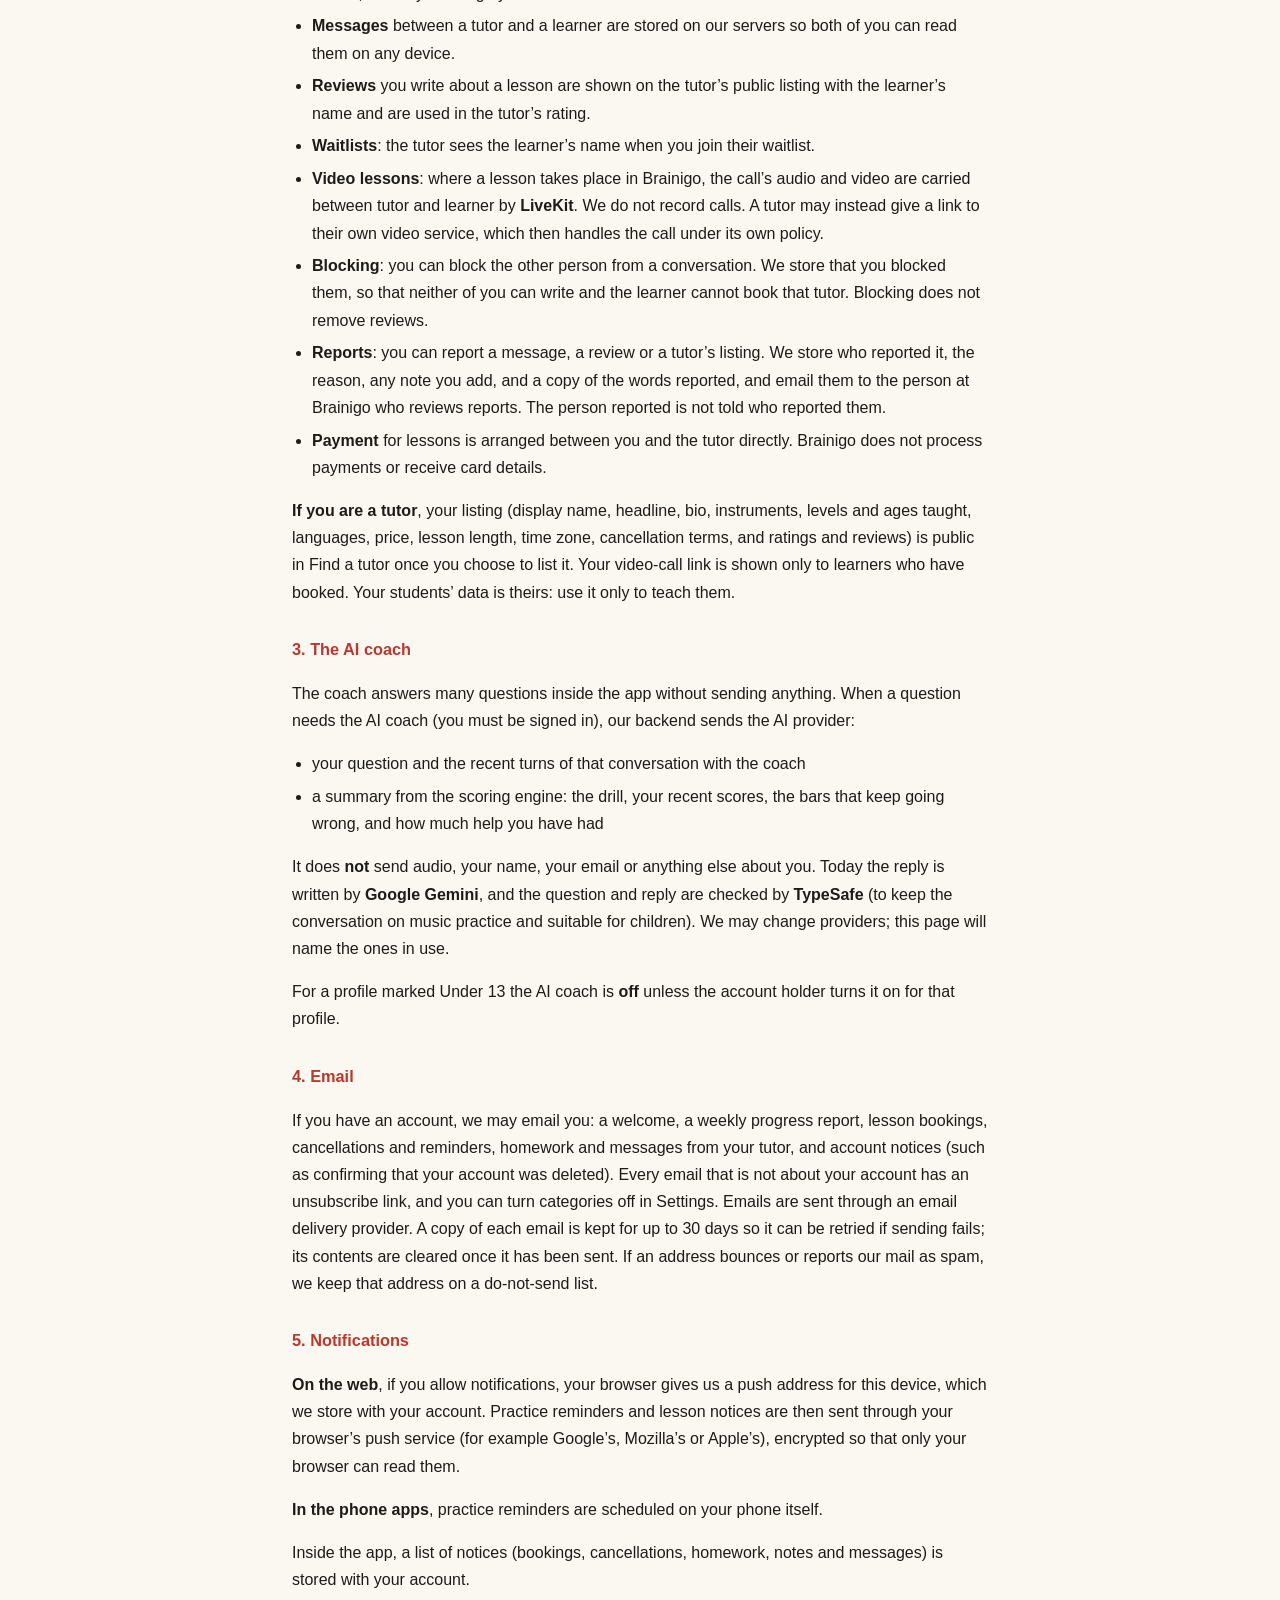
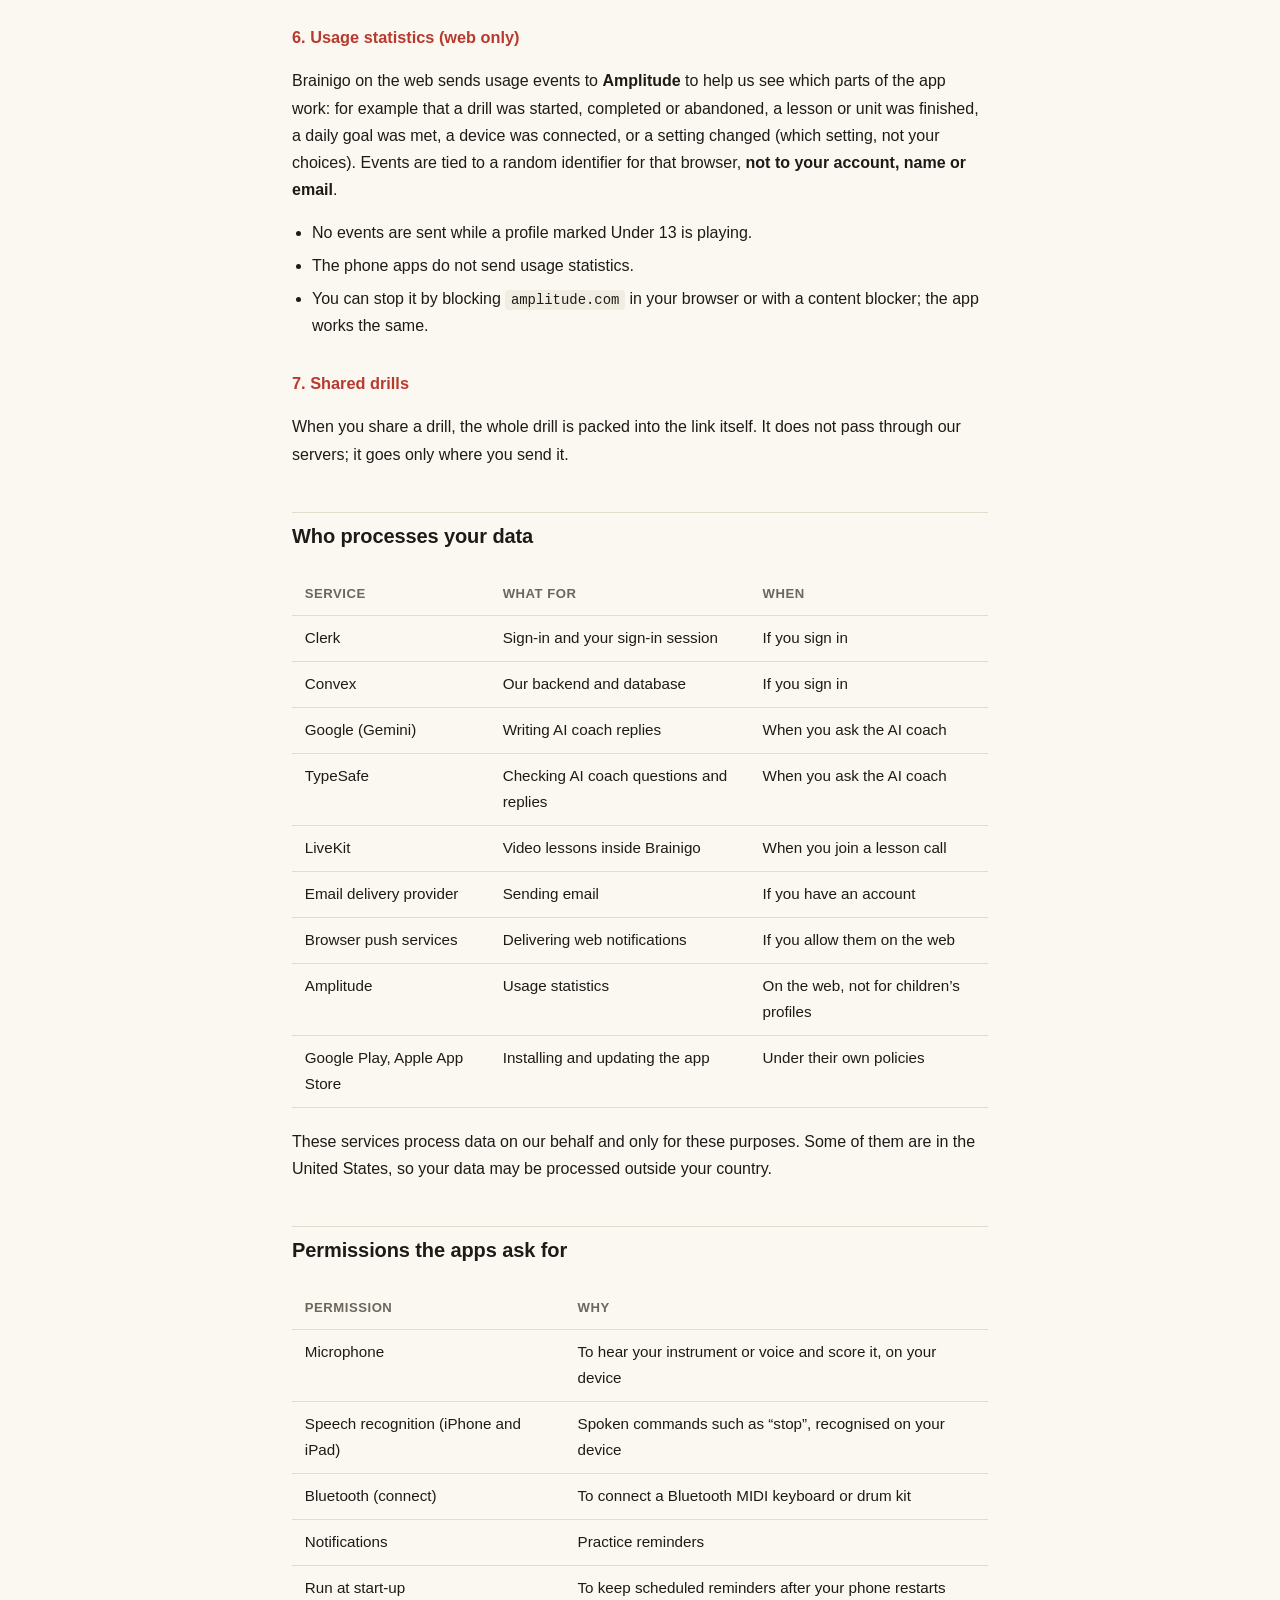
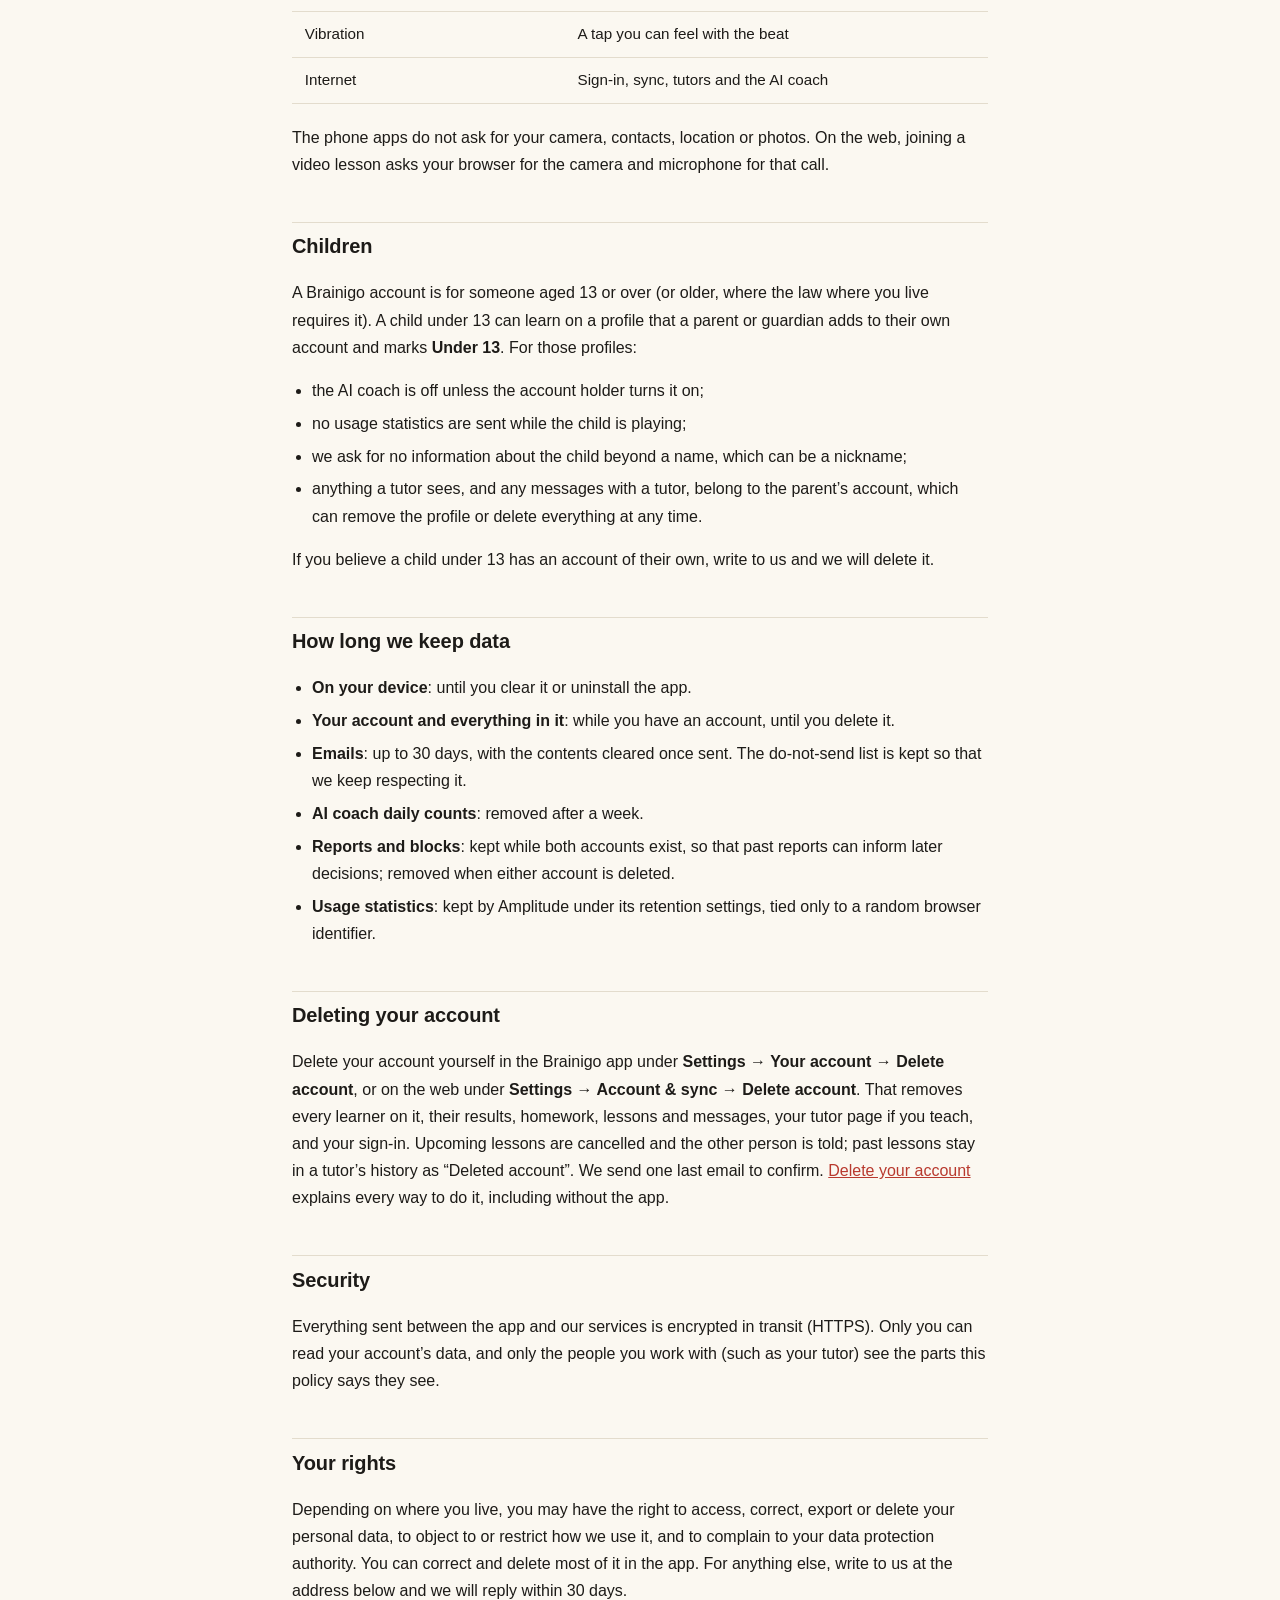
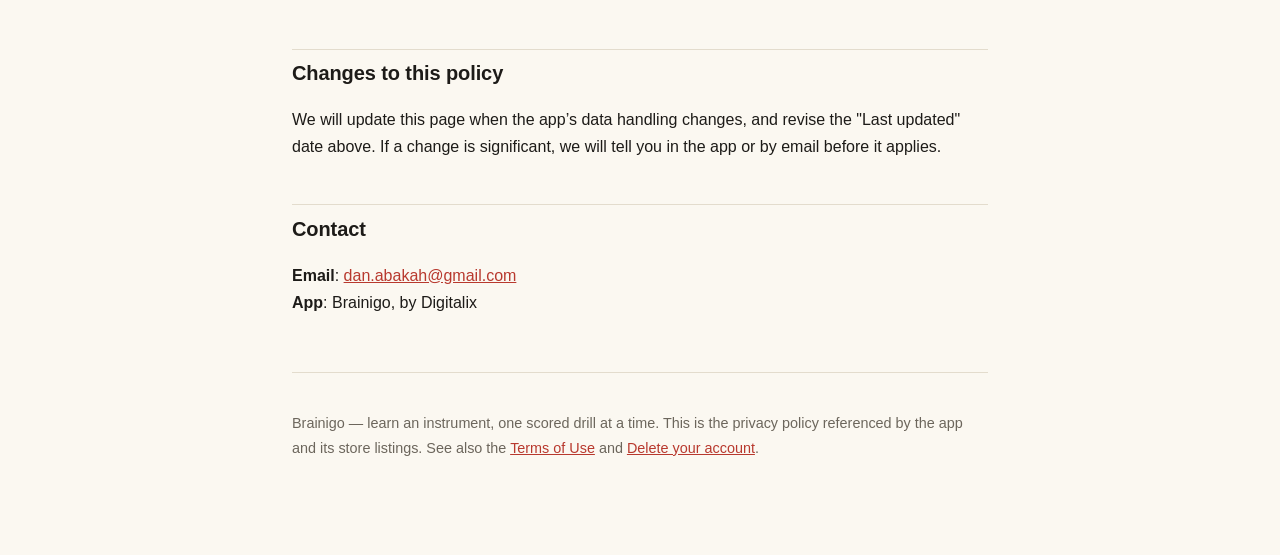
==== commit b57480ac: "Each learner's instrument is kept with their profile, so it is the same on every device" ====
--- a/index.html
+++ b/index.html
@@ -94,8 +94,8 @@
 <li>Your account: an identifier from Clerk, your name and email address, your time zone (for the dates in
 emails), and which kinds of email you have turned off</li>
 <li>The learners on your account: for each, the name, picture and colour you chose, whether they are under 13,
-whether the AI coach may answer them, and their daily and weekly practice goals (so each learner has the same goals on
-every device)</li>
+whether the AI coach may answer them, their daily and weekly practice goals, and the instrument they are learning (so
+each learner has the same goals and instrument on every device)</li>
 <li>Practice results: for each scored run, the drill, the tempo, the scores and stars, your latency setting,
 and the list of notes you played with their timing and loudness (no audio)</li>
 <li>A summary per drill (best score and tempo, how many runs) and how many minutes you practised each day</li>
